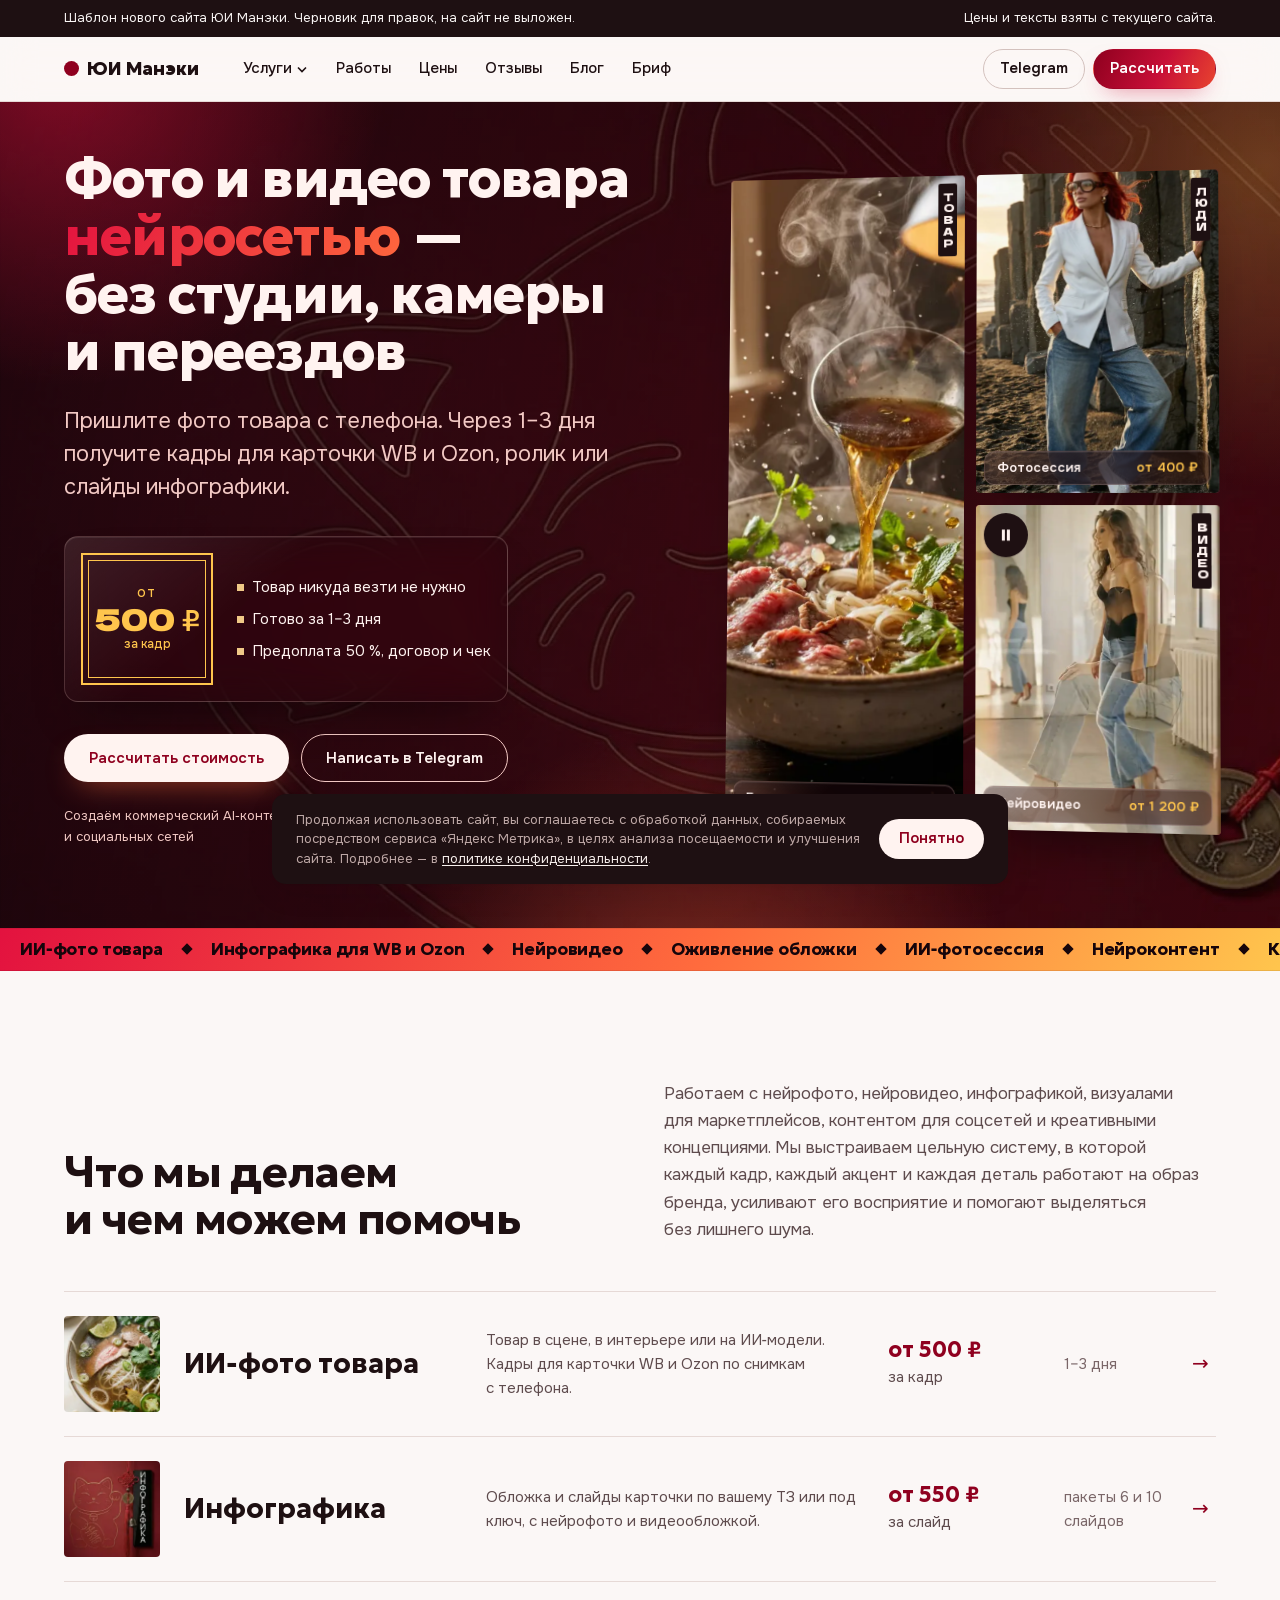
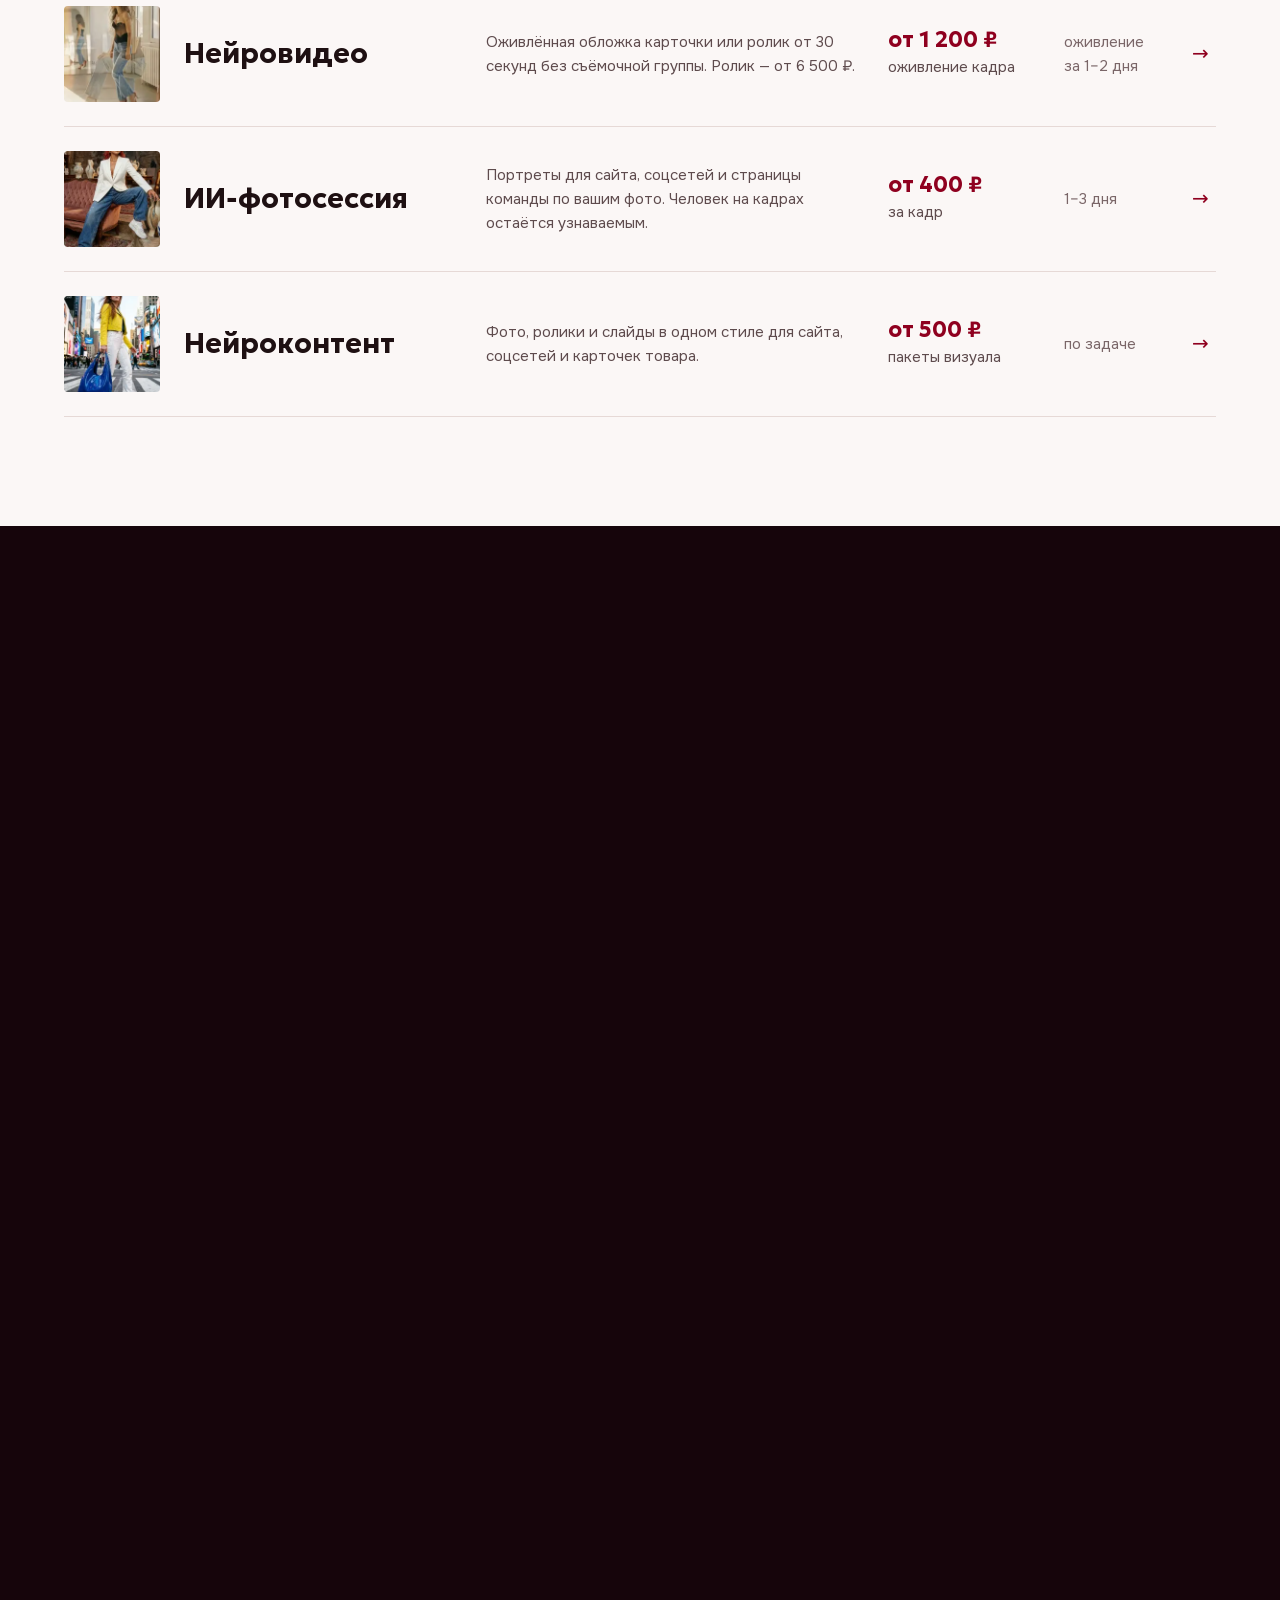
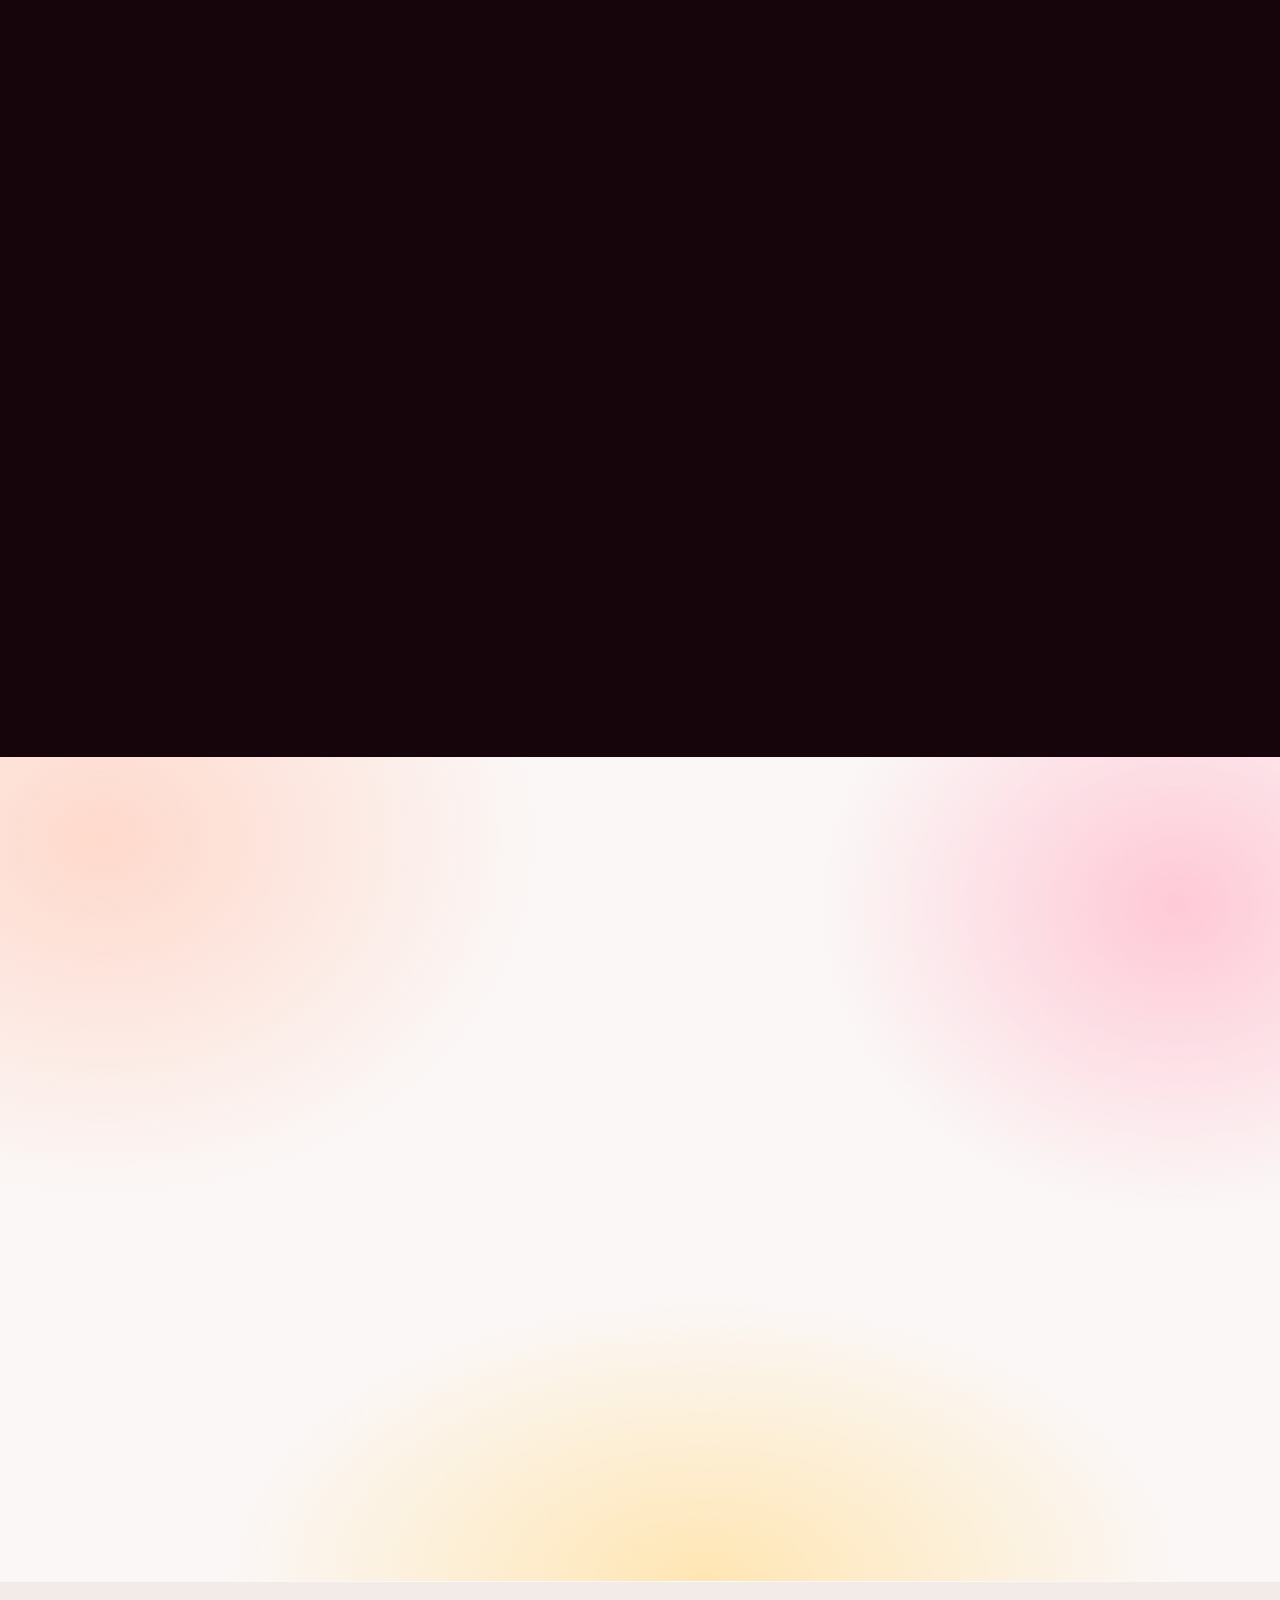
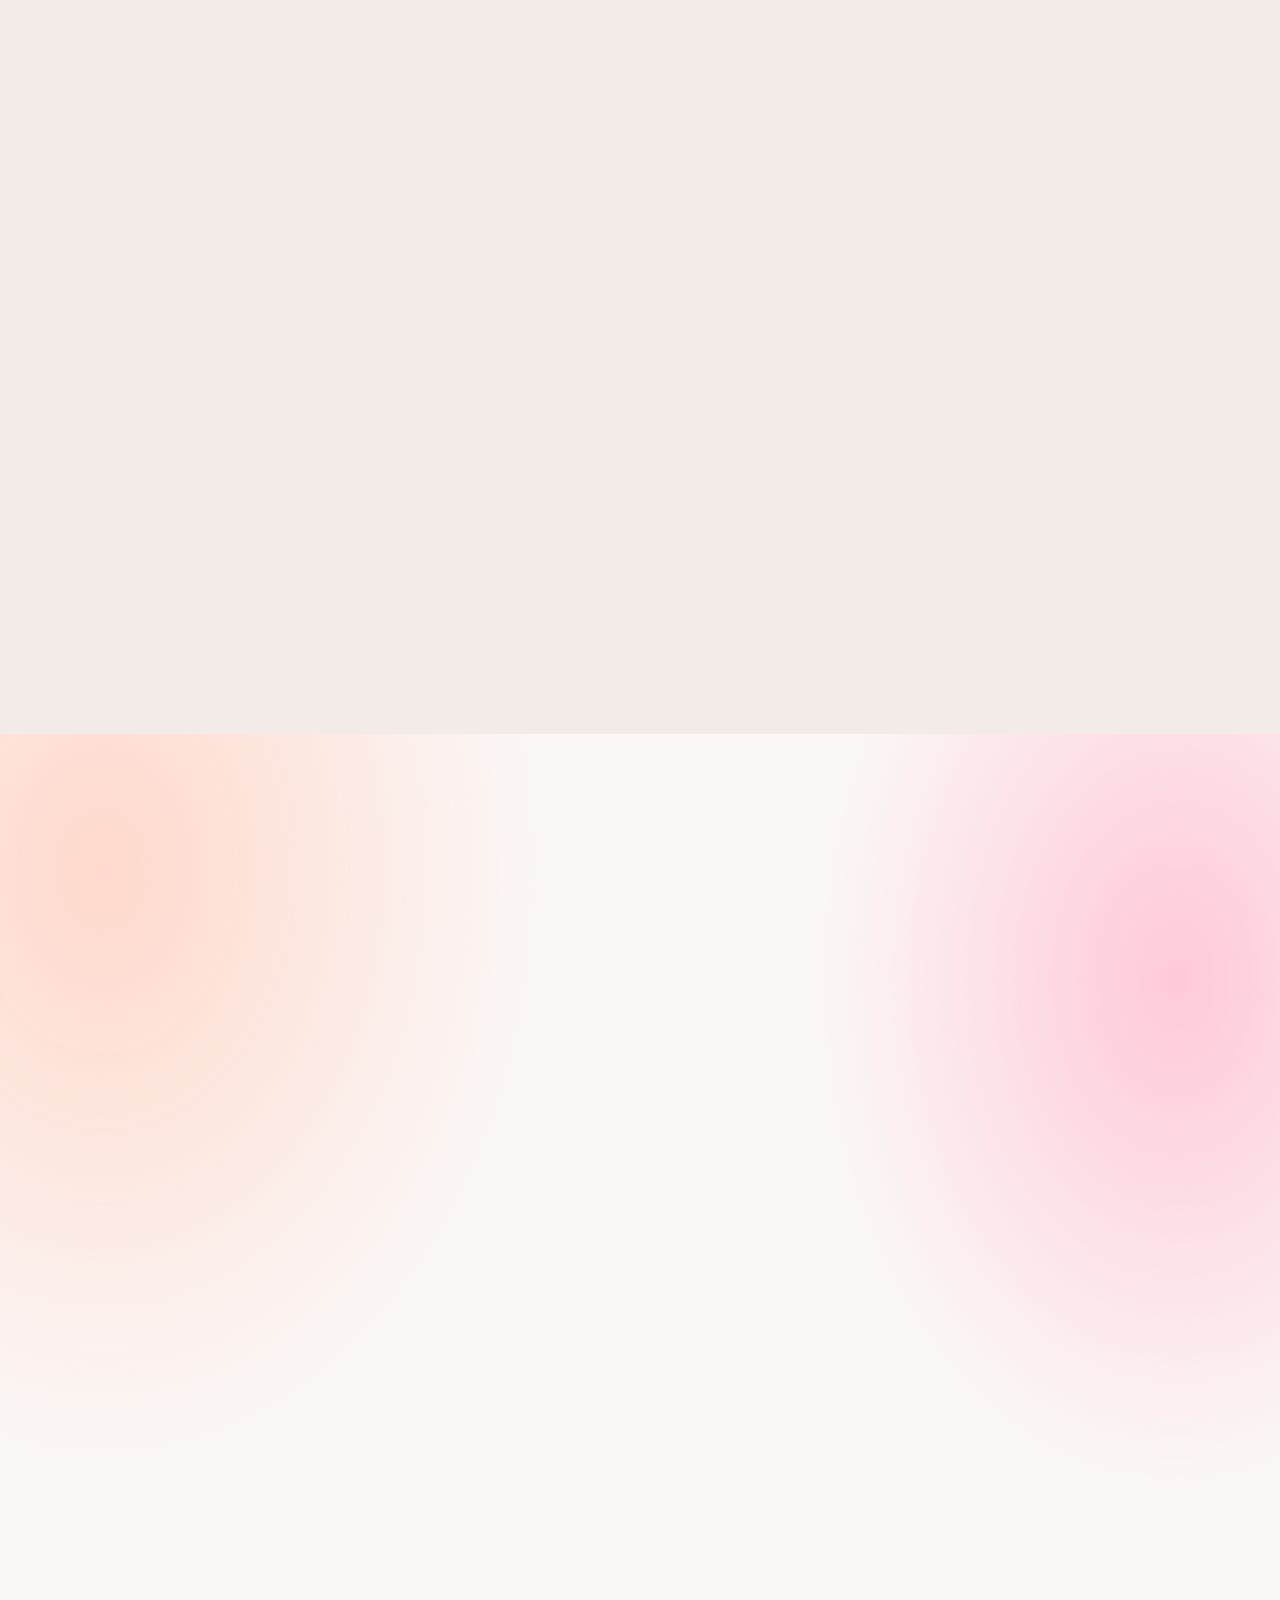
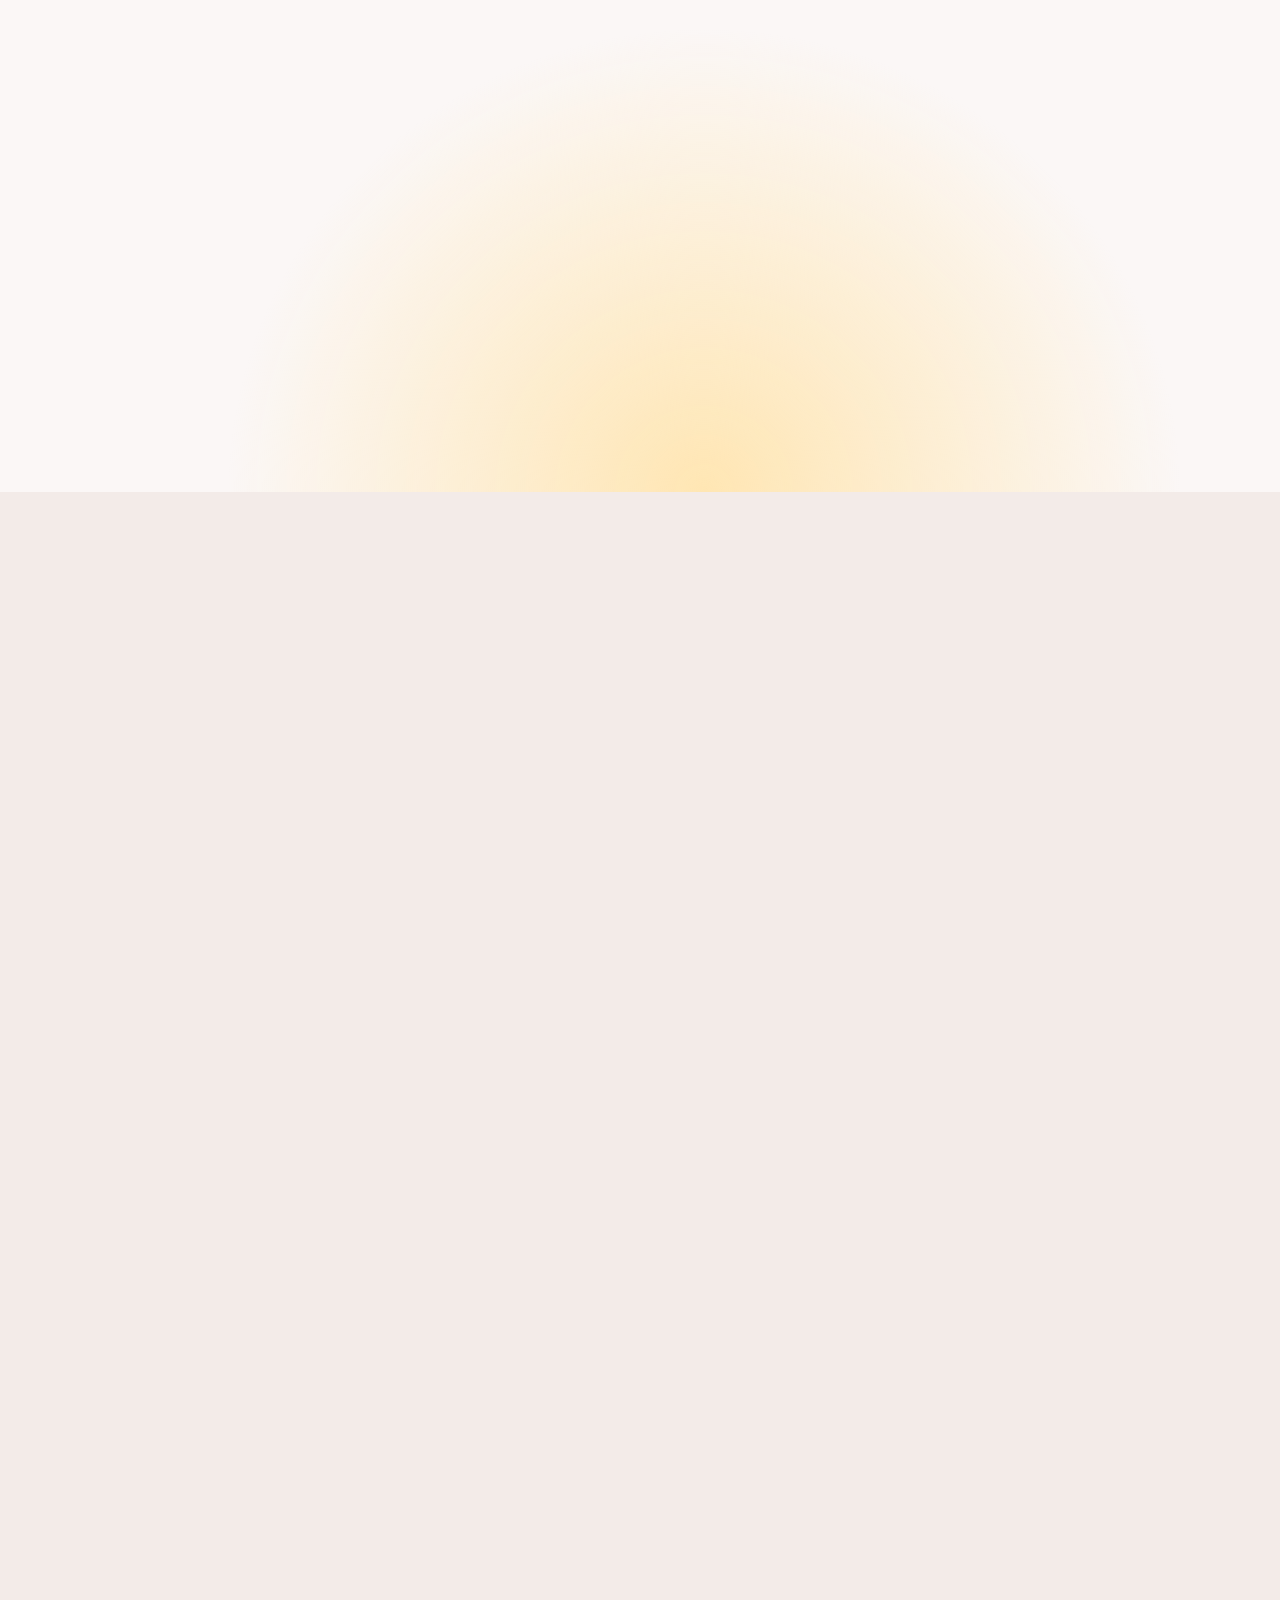
==== index.html @ b100d5de "Шаблон нового сайта ЮИ Манэки для показа Черновик, не боевой сайт: страницы закрыты от поиска, заявк" ====
<!doctype html>
<html lang="ru">
<head>
<meta charset="utf-8">
<meta name="viewport" content="width=device-width, initial-scale=1, viewport-fit=cover">
<meta name="color-scheme" content="light">
<title>ИИ-фото и видео для товаров и брендов — ЮИ Манэки</title>
<meta content="ИИ-фото товара от 500 ₽, ролики нейросетью от 6 500 ₽, слайды для карточек от 550 ₽. Товар возить не нужно: снимаем по вашим фото." name="description"/>
<meta name="robots" content="noindex, nofollow">
<meta content="#090909" name="theme-color"/>
<meta content="#090909" name="msapplication-TileColor"/>
<meta content="/browserconfig.xml" name="msapplication-config"/>
<meta content="telephone=no" name="format-detection"/>
<meta content="Бюро визуального контента ЮИ Манэки" name="author"/>
<meta name="language" content="ru"/>
<meta name="distribution" content="Россия"/>
<meta name="geo.region" content="RU-SVE"/>
<meta name="geo.placename" content="Екатеринбург, Россия"/>
<meta name="geo.position" content="56.851900;60.612201"/>
<meta name="ICBM" content="56.851900, 60.612201"/>
<meta content="ru_RU" property="og:locale"/>
<meta content="website" property="og:type"/>
<meta content="ЮИ Манэки" property="og:site_name"/>
<meta content="Нейрофотосессия товаров и ИИ-фото для брендов и маркетплейсов | ЮИ Манэки" property="og:title"/>
<meta content="Нейрофото товаров и рекламные нейровидео на заказ для брендов, маркетплейсов, сайтов и социальных сетей." property="og:description"/>
<meta content="https://ui-maneki.ru/" property="og:url"/>
<meta content="https://ui-maneki.ru/neirofoto-neirovideo-dlya-brendov-i-marketpleisov-yui-maneki-hero.webp" property="og:image"/>
<meta content="image/webp" property="og:image:type"/>
<meta content="1600" property="og:image:width"/>
<meta content="959" property="og:image:height"/>
<meta content="Нейрофото и нейровидео для брендов и маркетплейсов — ЮИ Манэки" property="og:image:alt"/>
<meta content="summary_large_image" name="twitter:card"/>
<meta content="Нейрофотосессия товаров и ИИ-фото для брендов и маркетплейсов | ЮИ Манэки" name="twitter:title"/>
<meta content="Нейрофото товаров и рекламные нейровидео на заказ для брендов, маркетплейсов, сайтов и социальных сетей." name="twitter:description"/>
<meta content="https://ui-maneki.ru/neirofoto-neirovideo-dlya-brendov-i-marketpleisov-yui-maneki-hero.webp" name="twitter:image"/>
<link href="https://ui-maneki.ru/" rel="canonical"/>
<link href="https://ui-maneki.ru/" hreflang="ru-RU" rel="alternate"/>
<link href="https://ui-maneki.ru/" hreflang="x-default" rel="alternate"/>
<link href="https://ui-maneki.ru/favicon.ico" rel="shortcut icon" type="image/x-icon"/>
<link href="https://ui-maneki.ru/favicon.ico" rel="icon" sizes="any" type="image/x-icon"/>
<link href="https://ui-maneki.ru/favicon-48x48.png" rel="icon" sizes="48x48" type="image/png"/>
<link href="https://ui-maneki.ru/favicon-32x32.png" rel="icon" sizes="32x32" type="image/png"/>
<link href="https://ui-maneki.ru/favicon-16x16.png" rel="icon" sizes="16x16" type="image/png"/>
<link href="https://ui-maneki.ru/apple-touch-icon.png" rel="apple-touch-icon" sizes="180x180"/>
<link href="https://ui-maneki.ru/site.webmanifest" rel="manifest"/>
<link rel="sitemap" type="application/xml" href="/sitemap.xml" title="Sitemap"/>
<script type="application/ld+json">{"@context": "https://schema.org", "@type": "WebPage", "@id": "https://ui-maneki.ru/#webpage", "name": "ИИ-фото и видео для товаров и брендов — ЮИ Манэки", "url": "https://ui-maneki.ru/", "description": "Нейрофото товаров и рекламные нейровидео на заказ для брендов, маркетплейсов, сайтов и социальных сетей.", "inLanguage": "ru", "isPartOf": {"@id": "https://ui-maneki.ru/#website"}, "about": {"@id": "https://ui-maneki.ru/#organization"}, "primaryImageOfPage": {"@type": "ImageObject", "url": "https://ui-maneki.ru/neirofoto-neirovideo-dlya-brendov-i-marketpleisov-yui-maneki-hero.webp"}}</script>
<script type="application/ld+json">{"@context": "https://schema.org", "@type": "WebSite", "@id": "https://ui-maneki.ru/#website", "url": "https://ui-maneki.ru/", "name": "ЮИ Манэки", "inLanguage": "ru", "publisher": {"@id": "https://ui-maneki.ru/#organization"}, "description": "Бюро визуального контента ЮИ Манэки: нейрофото, нейровидео, нейроконтент и инфографика для брендов, товаров, маркетплейсов и соцсетей. Екатеринбург, работаем по всей России."}</script>
<script type="application/ld+json">{"@context": "https://schema.org", "@type": ["Organization", "ProfessionalService"], "priceRange": "$$", "taxID": "667010718983", "vatID": "667010718983", "@id": "https://ui-maneki.ru/#organization", "name": "Бюро визуального контента ЮИ Манэки", "alternateName": ["ЮИ Манэки", "Юи Манэки", "UI Maneki"], "url": "https://ui-maneki.ru/", "brand": "ЮИ Манэки", "logo": "https://ui-maneki.ru/apple-touch-icon.png", "image": "https://ui-maneki.ru/neirofoto-neirovideo-dlya-brendov-i-marketpleisov-yui-maneki-hero.webp", "description": "ЮИ Манэки создаёт нейрофото, нейровидео, нейроконтент и инфографику для брендов, маркетплейсов и соцсетей. Бюро находится в Екатеринбурге и работает с проектами по всей России.", "telephone": "+79126482826", "email": "seoinfolab@gmail.com", "address": {"@type": "PostalAddress", "addressLocality": "Екатеринбург", "addressRegion": "Свердловская область", "addressCountry": "RU"}, "geo": {"@type": "GeoCoordinates", "latitude": 56.8519, "longitude": 60.6122}, "areaServed": [{"@type": "Country", "name": "Россия"}, {"@type": "City", "name": "Екатеринбург"}], "contactPoint": [{"@type": "ContactPoint", "contactType": "customer support", "telephone": "+79126482826", "email": "seoinfolab@gmail.com", "areaServed": "RU", "availableLanguage": ["ru"]}], "sameAs": ["https://t.me/Irinaaaaaaak", "https://t.me/seolabmp", "https://vk.com/uimaneki", "https://ru.pinterest.com/neurocontentstudio/", "https://www.avito.ru/brands/5de7ce368de156627c8827f77917a1fe", "https://yandex.ru/profile/78532066268"], "knowsAbout": ["Нейрофото", "Нейрофото цена", "Нейрофото для товара", "Нейрофото для маркетплейсов", "Нейрофото для Ozon", "Нейрофото для Wildberries", "Нейровидео", "Нейровидео цена", "Рекламное нейровидео", "Нейроконтент", "Инфографика для маркетплейсов", "Инфографика для карточки товара", "Дизайн карточек товара", "Визуальный контент для брендов", "Визуальный контент для маркетплейсов", "Контент для соцсетей"], "foundingDate": "2023", "hasOfferCatalog": {"@type": "OfferCatalog", "name": "Услуги ЮИ Манэки", "itemListElement": [{"@type": "Offer", "itemOffered": {"@type": "Service", "name": "Нейрофото для брендов и маркетплейсов"}}, {"@type": "Offer", "itemOffered": {"@type": "Service", "name": "Нейровидео для брендов"}}, {"@type": "Offer", "itemOffered": {"@type": "Service", "name": "Нейроконтент для сайтов и соцсетей"}}, {"@type": "Offer", "itemOffered": {"@type": "Service", "name": "Инфографика для маркетплейсов"}}]}}</script>
<script type="application/ld+json">{"@context": "https://schema.org", "@type": "Service", "name": "Нейрофото, нейровидео, нейроконтент и инфографика для брендов и маркетплейсов", "serviceType": "Создание визуального контента для брендов, товаров, маркетплейсов, Ozon, Wildberries и соцсетей", "provider": {"@id": "https://ui-maneki.ru/#organization"}, "areaServed": [{"@type": "Country", "name": "Россия"}, {"@type": "City", "name": "Екатеринбург"}], "hasOfferCatalog": {"@type": "OfferCatalog", "name": "Услуги ЮИ Манэки", "itemListElement": [{"@type": "Offer", "itemOffered": {"@type": "Service", "name": "Нейрофото для брендов и маркетплейсов"}}, {"@type": "Offer", "itemOffered": {"@type": "Service", "name": "Нейровидео для брендов и бизнеса"}}, {"@type": "Offer", "itemOffered": {"@type": "Service", "name": "Нейроконтент для брендов и сайтов"}}, {"@type": "Offer", "itemOffered": {"@type": "Service", "name": "Инфографика для маркетплейсов"}}]}}</script>
<script type="application/ld+json">{"@context": "https://schema.org", "@type": "FAQPage", "mainEntity": [{"@type": "Question", "name": "Какие услуги вы оказываете?", "acceptedAnswer": {"@type": "Answer", "text": "Мы создаём нейрофото (имиджевые и предметные фото с помощью нейросетей), нейровидео (короткие ролики и рекламные видео), нейроконтент для сайтов и соцсетей, а также инфографику для карточек товаров на Ozon и Wildberries. Работаем комплексно или с отдельными задачами."}}, {"@type": "Question", "name": "С кем вы работаете?", "acceptedAnswer": {"@type": "Answer", "text": "С брендами, которым нужен сильный визуальный язык; с бизнесом, усиливающим восприятие продукта; с экспертами для личного бренда; с продавцами на Ozon и Wildberries для улучшения карточек товаров."}}, {"@type": "Question", "name": "Можно ли заказать только одну услугу?", "acceptedAnswer": {"@type": "Answer", "text": "Да, можно. При необходимости мы также собираем комплексные решения."}}, {"@type": "Question", "name": "Можно ли обратиться без чёткого технического задания?", "acceptedAnswer": {"@type": "Answer", "text": "Да. Мы помогаем сформулировать задачу и подобрать формат."}}, {"@type": "Question", "name": "Как проходит работа по этапам?", "acceptedAnswer": {"@type": "Answer", "text": "Через заявку, формирование задачи, согласование стоимости и сроков, создание материалов, правки и передачу результата."}}, {"@type": "Question", "name": "Можно ли вносить правки?", "acceptedAnswer": {"@type": "Answer", "text": "Да, этап согласования и правок в работе предусмотрен."}}, {"@type": "Question", "name": "Какие сроки?", "acceptedAnswer": {"@type": "Answer", "text": "Сроки обговариваются индивидуально. Нейрофото для товара — от 1 рабочего дня, нейровидео — от 3 дней, инфографика для маркетплейса — от 2 дней, комплексные проекты — от 5 дней. Точные сроки фиксируем в договоре."}}, {"@type": "Question", "name": "Работаете ли вы официально?", "acceptedAnswer": {"@type": "Answer", "text": "Да, официально и по договору."}}, {"@type": "Question", "name": "Можно ли работать на постоянной основе?", "acceptedAnswer": {"@type": "Answer", "text": "Да. Мы нацелены на долгосрочное сотрудничество."}}, {"@type": "Question", "name": "Как понять, какой формат услуги мне подходит?", "acceptedAnswer": {"@type": "Answer", "text": "Заполните бриф на сайте — в нём есть вопросы, которые помогут определить нужный формат. Или просто напишите нам в Telegram @Irinaaaaaaak — расскажите о задаче, мы подберём подходящее решение и ответим на вопросы."}}]}</script>
<script type="application/ld+json">{"@context": "https://schema.org", "@type": "BreadcrumbList", "itemListElement": [{"@type": "ListItem", "position": 1, "name": "Главная", "item": "https://ui-maneki.ru/"}]}</script>
<link rel="preload" href="fonts/geologica-cyrillic.woff2" as="font" type="font/woff2" crossorigin>
<link rel="preload" href="fonts/onest-cyrillic.woff2" as="font" type="font/woff2" crossorigin>
<link rel="stylesheet" href="css/site.css">
<link rel="preload" as="image" href="keisy-neirofoto-neirovideo-i-infografiki-dlya-brendov-fon.webp" fetchpriority="high" imagesrcset="keisy-neirofoto-neirovideo-i-infografiki-dlya-brendov-fon-w900.webp 900w, keisy-neirofoto-neirovideo-i-infografiki-dlya-brendov-fon.webp 1600w" imagesizes="100vw">
</head>
<body>
<a class="skip" href="#main">К содержанию</a>
<div class="tpl-note"><div class="wrap"><span>Шаблон нового сайта ЮИ Манэки. Черновик для правок, на сайт не выложен.</span><span>Цены и тексты взяты с текущего сайта.</span></div></div>
<header class="hdr">
<div class="wrap hdr__in">
<a class="logo" href="index.html"><span class="logo__dot" aria-hidden="true"></span>ЮИ&nbsp;Манэки</a>
<nav class="nav" aria-label="Основное меню">
<button class="nav__trigger" type="button" aria-expanded="false" aria-controls="svc-panel">Услуги<svg viewBox="0 0 12 12" aria-hidden="true"><path d="M2 4.5 6 8.5l4-4" fill="none" stroke="currentColor" stroke-width="1.6"/></svg></button>
<a class="nav__link" href="cases.html">Работы</a><a class="nav__link" href="tariffs.html">Цены</a><a class="nav__link" href="index.html#reviews">Отзывы</a><a class="nav__link" href="blog/index.html">Блог</a><a class="nav__link" href="brief.html">Бриф</a>
</nav>
<div class="hdr__act">
<a class="btn btn--ghost btn--sm hdr__tg" href="https://t.me/Irinaaaaaaak?text=%D0%97%D0%B4%D1%80%D0%B0%D0%B2%D1%81%D1%82%D0%B2%D1%83%D0%B9%D1%82%D0%B5%21%20%D0%A5%D0%BE%D1%87%D1%83%20%D0%B7%D0%B0%D0%BA%D0%B0%D0%B7%D0%B0%D1%82%D1%8C%20%D1%84%D0%BE%D1%82%D0%BE%20%D0%B8%D0%BB%D0%B8%20%D0%B2%D0%B8%D0%B4%D0%B5%D0%BE%20%D0%B4%D0%BB%D1%8F%20%D1%82%D0%BE%D0%B2%D0%B0%D1%80%D0%B0." target="_blank" rel="noopener">Telegram</a>
<a class="btn btn--fill btn--sm hdr__calc" href="#calc">Рассчитать</a>
<button class="hdr__menu" type="button" aria-expanded="false" aria-controls="sheet" aria-label="Открыть меню"><svg viewBox="0 0 20 20" aria-hidden="true"><path d="M3 6h14M3 10h14M3 14h14" fill="none" stroke="currentColor" stroke-width="1.6"/></svg></button>
</div>
</div>
<div class="svc-panel" id="svc-panel" hidden>
<div class="svc-panel__grid">
<div><p class="svc-panel__h">Услуги бюро</p><ul class="mm-list"><li><a class="mm-item" href="neirofoto-dlya-marketpleisov.html"><span class="mm-item__img"><img src="assets/cases/neirofoto/neirofoto-13.webp" srcset="assets/cases/neirofoto/neirofoto-13-w200.webp 200w, assets/cases/neirofoto/neirofoto-13.webp 1529w" sizes="56px" alt="Нейрофотосессия для личного бренда — кадр 13" width="1529" height="2048" decoding="async" loading="lazy"></span><b>ИИ‑фото товара</b><small>Товар в сцене или на ИИ‑модели</small><span class="mm-item__price">от 500 ₽ за кадр</span></a></li><li><a class="mm-item" href="infografika-dlya-marketpleisov.html"><span class="mm-item__img"><img src="keisy-infografiki-dlya-marketpleisov-560.webp" srcset="keisy-infografiki-dlya-marketpleisov-560-w200.webp 200w, keisy-infografiki-dlya-marketpleisov-560.webp 560w" sizes="56px" alt="" width="560" height="700" decoding="async" loading="lazy"></span><b>Инфографика</b><small>Обложка и слайды для WB и Ozon</small><span class="mm-item__price">от 550 ₽ за слайд</span></a></li><li><a class="mm-item" href="neirovideo-dlya-brenda.html"><span class="mm-item__img"><img src="assets/posters/neirovideo-05.webp" srcset="assets/posters/neirovideo-05-w200.webp 200w, assets/posters/neirovideo-05.webp 800w" sizes="56px" alt="" width="800" height="1072" decoding="async" loading="lazy"></span><b>Нейровидео</b><small>Оживление обложки и ролики</small><span class="mm-item__price">от 1 200 ₽ оживление кадра</span></a></li><li><a class="mm-item" href="neirofoto-dlya-lyudey.html"><span class="mm-item__img"><img src="assets/cases/neirofoto/neirofoto-06.webp" srcset="assets/cases/neirofoto/neirofoto-06-w200.webp 200w, assets/cases/neirofoto/neirofoto-06.webp 1143w" sizes="56px" alt="Нейрофотосессия для личного бренда — кадр 6" width="1143" height="2048" decoding="async" loading="lazy"></span><b>ИИ‑фотосессия</b><small>Портреты по вашим фотографиям</small><span class="mm-item__price">от 400 ₽ за кадр</span></a></li><li><a class="mm-item" href="neirokontent-dlya-brendov.html"><span class="mm-item__img"><img src="assets/cases/neirokontent/neirokontent-06.webp" srcset="assets/cases/neirokontent/neirokontent-06-w200.webp 200w, assets/cases/neirokontent/neirokontent-06.webp 781w" sizes="56px" alt="Нейроконтент: имиджевый визуал для бренда — кадр 6" width="781" height="1400" decoding="async" loading="lazy"></span><b>Нейроконтент</b><small>Фото, видео и слайды в одном стиле</small><span class="mm-item__price">от 500 ₽ пакеты визуала</span></a></li><li><a class="mm-item" href="cases.html"><span class="mm-item__img"><img src="assets/cases/neirokontent/neirokontent-04.webp" srcset="assets/cases/neirokontent/neirokontent-04-w200.webp 200w, assets/cases/neirokontent/neirokontent-04.webp 1045w" sizes="56px" alt="Нейроконтент: имиджевый визуал для бренда — кадр 4" width="1045" height="1400" decoding="async" loading="lazy"></span><b>Все работы</b><small>Фото, ролики и контент бюро</small><span class="mm-item__price">41 работа</span></a></li></ul></div>
<div class="mm-promo"><div class="glows" aria-hidden="true"><span class="glow glow--1"></span><span class="glow glow--3"></span></div>
<p class="mm-promo__t">Посчитайте заказ по прайсу</p>
<ul class="mm-promo__list"><li><span>Фото товара</span><i></i><b>от 500 ₽</b></li><li><span>Фотосессия</span><i></i><b>от 400 ₽</b></li><li><span>Инфографика</span><i></i><b>от 550 ₽</b></li><li><span>Оживление кадра</span><i></i><b>от 1 200 ₽</b></li></ul>
<a class="btn btn--on-field btn--sm" href="#calc">Открыть калькулятор</a></div>
</div>
<div class="svc-panel__foot"><a href="tariffs.html">Полный прайс</a><a href="brief.html">Заполнить бриф</a><a href="https://t.me/Irinaaaaaaak?text=%D0%97%D0%B4%D1%80%D0%B0%D0%B2%D1%81%D1%82%D0%B2%D1%83%D0%B9%D1%82%D0%B5%21%20%D0%A5%D0%BE%D1%87%D1%83%20%D0%B7%D0%B0%D0%BA%D0%B0%D0%B7%D0%B0%D1%82%D1%8C%20%D1%84%D0%BE%D1%82%D0%BE%20%D0%B8%D0%BB%D0%B8%20%D0%B2%D0%B8%D0%B4%D0%B5%D0%BE%20%D0%B4%D0%BB%D1%8F%20%D1%82%D0%BE%D0%B2%D0%B0%D1%80%D0%B0." target="_blank" rel="noopener">Написать в Telegram</a><span>Отвечаем в течение рабочего дня</span></div>
</div>
</header>
<div class="nav-scrim" hidden></div>
<div class="sheet" id="sheet" role="dialog" aria-modal="true" aria-label="Меню" hidden>
<div class="sheet__top"><a class="logo" href="index.html"><span class="logo__dot" aria-hidden="true"></span>ЮИ&nbsp;Манэки</a>
<button class="hdr__menu sheet__close" type="button" aria-label="Закрыть меню"><svg viewBox="0 0 20 20" aria-hidden="true"><path d="m5 5 10 10M15 5 5 15" fill="none" stroke="currentColor" stroke-width="1.8"/></svg></button></div>
<p class="sheet__h">Услуги</p>
<ul class="sheet__svc"><li><a href="neirofoto-dlya-marketpleisov.html">ИИ‑фото товара<span>от 500 ₽</span></a></li><li><a href="infografika-dlya-marketpleisov.html">Инфографика<span>от 550 ₽</span></a></li><li><a href="neirovideo-dlya-brenda.html">Нейровидео<span>от 1 200 ₽</span></a></li><li><a href="neirofoto-dlya-lyudey.html">ИИ‑фотосессия<span>от 400 ₽</span></a></li><li><a href="neirokontent-dlya-brendov.html">Нейроконтент<span>от 500 ₽</span></a></li></ul>
<p class="sheet__h">Бюро</p>
<div class="sheet__links"><a href="cases.html">Работы</a><a href="tariffs.html">Цены</a><a href="index.html#reviews">Отзывы</a><a href="blog/index.html">Блог</a><a href="brief.html">Бриф</a><a href="documents.html">Документы</a></div>
<div class="sheet__cta"><a class="btn btn--fill" href="https://t.me/Irinaaaaaaak?text=%D0%97%D0%B4%D1%80%D0%B0%D0%B2%D1%81%D1%82%D0%B2%D1%83%D0%B9%D1%82%D0%B5%21%20%D0%A5%D0%BE%D1%87%D1%83%20%D0%B7%D0%B0%D0%BA%D0%B0%D0%B7%D0%B0%D1%82%D1%8C%20%D1%84%D0%BE%D1%82%D0%BE%20%D0%B8%D0%BB%D0%B8%20%D0%B2%D0%B8%D0%B4%D0%B5%D0%BE%20%D0%B4%D0%BB%D1%8F%20%D1%82%D0%BE%D0%B2%D0%B0%D1%80%D0%B0." target="_blank" rel="noopener">Написать в Telegram</a><a class="btn btn--ghost" href="#calc">Рассчитать стоимость</a></div>
<p class="sheet__h">Связь</p>
<p class="sheet__contacts"><span>+7 912 648-28-26</span><span>seoinfolab@gmail.com</span><span>Екатеринбург, работаем по всей России</span></p>
</div>
<main id="main">
<section class="hero hero--field" id="hero">
<img class="bgimg bgimg--mirror parallax" src="keisy-neirofoto-neirovideo-i-infografiki-dlya-brendov-fon.webp" srcset="keisy-neirofoto-neirovideo-i-infografiki-dlya-brendov-fon-w900.webp 900w, keisy-neirofoto-neirovideo-i-infografiki-dlya-brendov-fon.webp 1600w" sizes="100vw" alt="Портфолио ЮИ Манэки: нейрофото, нейровидео, нейроконтент и инфографика для брендов и маркетплейсов" title="Портфолио ЮИ Манэки — кейсы по нейрофото, нейровидео и инфографике" width="1600" height="800" decoding="async" fetchpriority="high">
<div class="veil veil--hero"></div>
<div class="glows" aria-hidden="true"><span class="glow glow--1"></span><span class="glow glow--2"></span><span class="glow glow--3"></span></div>
<div class="wrap hero__grid">
<div>
<h1 class="hero__title">Фото и видео товара <span class="grad-text">нейросетью</span> — без студии, камеры и переездов</h1>
<p class="hero__lead">Пришлите фото товара с телефона. Через 1–3 дня получите кадры для карточки WB и Ozon, ролик или слайды инфографики.</p>
<div class="hero__deal glass glass--dark" data-spot><div class="seal" aria-label="от 500 ₽ за кадр"><span class="seal__from">от</span><span class="seal__num">500 ₽</span><span class="seal__unit">за кадр</span></div><ul class="facts"><li>Товар никуда везти не нужно</li><li>Готово за 1–3 дня</li><li>Предоплата 50 %, договор и чек</li></ul></div>
<div class="hero__cta"><a class="btn btn--on-field" href="#calc">Рассчитать стоимость</a><a class="btn btn--ghost-field" href="https://t.me/Irinaaaaaaak?text=%D0%97%D0%B4%D1%80%D0%B0%D0%B2%D1%81%D1%82%D0%B2%D1%83%D0%B9%D1%82%D0%B5%21%20%D0%A5%D0%BE%D1%87%D1%83%20%D0%B7%D0%B0%D0%BA%D0%B0%D0%B7%D0%B0%D1%82%D1%8C%20%D1%84%D0%BE%D1%82%D0%BE%20%D0%B8%D0%BB%D0%B8%20%D0%B2%D0%B8%D0%B4%D0%B5%D0%BE%20%D0%B4%D0%BB%D1%8F%20%D1%82%D0%BE%D0%B2%D0%B0%D1%80%D0%B0." target="_blank" rel="noopener">Написать в Telegram</a></div>
<p class="hero__note">Создаём коммерческий AI‑контент на заказ для сайтов, рекламы, маркетплейсов и социальных сетей</p>
</div>
<div class="mosaic">
<figure class="tile tile--tall"><span class="vlabel" aria-hidden="true">ТОВАР</span><img src="assets/cases/neirofoto/neirofoto-03.webp" srcset="assets/cases/neirofoto/neirofoto-03-w600.webp 600w, assets/cases/neirofoto/neirofoto-03-w900.webp 900w, assets/cases/neirofoto/neirofoto-03.webp 1529w" sizes="(min-width: 60rem) 24vw, 33vw" alt="Нейрофотосессия для личного бренда — кадр 3" width="1529" height="2048" decoding="async" fetchpriority="high"><figcaption class="tile__cap glass glass--dark"><b>Еда и напитки</b><span>от 500 ₽</span></figcaption></figure>
<figure class="tile"><span class="vlabel" aria-hidden="true">ЛЮДИ</span><img src="assets/cases/neirofoto/neirofoto-07.webp" srcset="assets/cases/neirofoto/neirofoto-07-w600.webp 600w, assets/cases/neirofoto/neirofoto-07.webp 1143w" sizes="(min-width: 60rem) 20vw, 33vw" alt="Нейрофотосессия для личного бренда — кадр 7" width="1143" height="2048" decoding="async" loading="lazy"><figcaption class="tile__cap glass glass--dark"><b>Фотосессия</b><span>от 400 ₽</span></figcaption></figure>
<figure class="tile"><span class="vlabel" aria-hidden="true">ВИДЕО</span><video data-autoplay muted loop playsinline preload="none" poster="assets/posters/neirovideo-05.webp" aria-label="Пример нейровидео"><source src="assets/cases/neirovideo/neirovideo-05.mp4" type="video/mp4"></video><button class="tile__toggle" type="button" data-video-toggle aria-label="Остановить ролик"><svg viewBox="0 0 16 16" aria-hidden="true"><path d="M4 2.5h3v11H4zM9 2.5h3v11H9z" fill="currentColor"/></svg></button><figcaption class="tile__cap glass glass--dark"><b>Нейровидео</b><span>от 1 200 ₽</span></figcaption></figure>
</div>
</div>
</section>
<div class="ticker" aria-hidden="true"><div class="ticker__track"><span>ИИ‑фото товара</span><i></i><span>Инфографика для WB и Ozon</span><i></i><span>Нейровидео</span><i></i><span>Оживление обложки</span><i></i><span>ИИ‑фотосессия</span><i></i><span>Нейроконтент</span><i></i><span>Кадры за 1–3 дня</span><i></i><span>ИИ‑фото товара</span><i></i><span>Инфографика для WB и Ozon</span><i></i><span>Нейровидео</span><i></i><span>Оживление обложки</span><i></i><span>ИИ‑фотосессия</span><i></i><span>Нейроконтент</span><i></i><span>Кадры за 1–3 дня</span><i></i></div></div>

<section class="sec" id="services">
<div class="wrap">
<header class="sec__head sec__head--split" data-reveal><h2>Что мы делаем и чем можем помочь</h2><p>Работаем с нейрофото, нейровидео, инфографикой, визуалами для маркетплейсов, контентом для соцсетей и креативными концепциями. Мы выстраиваем цельную систему, в которой каждый кадр, каждый акцент и каждая деталь работают на образ бренда, усиливают его восприятие и помогают выделяться без лишнего шума.</p></header>
<ul class="svc-list" data-stagger><li class="svc" data-reveal><a class="svc__link" href="neirofoto-dlya-marketpleisov.html">
<img class="svc__img" src="assets/cases/neirofoto/neirofoto-13.webp" srcset="assets/cases/neirofoto/neirofoto-13-w200.webp 200w, assets/cases/neirofoto/neirofoto-13-w400.webp 400w, assets/cases/neirofoto/neirofoto-13.webp 1529w" sizes="(min-width: 52rem) 96px, 72px" alt="Нейрофотосессия для личного бренда — кадр 13" width="1529" height="2048" decoding="async" loading="lazy">
<span class="svc__name">ИИ‑фото товара</span>
<span class="svc__desc">Товар в сцене, в интерьере или на ИИ‑модели. Кадры для карточки WB и Ozon по снимкам с телефона.</span>
<span class="svc__price"><b>от 500 ₽</b>за кадр</span>
<span class="svc__time">1–3 дня</span>
<span class="svc__arrow" aria-hidden="true">→</span></a></li><li class="svc" data-reveal><a class="svc__link" href="infografika-dlya-marketpleisov.html">
<img class="svc__img" src="keisy-infografiki-dlya-marketpleisov-560.webp" srcset="keisy-infografiki-dlya-marketpleisov-560-w200.webp 200w, keisy-infografiki-dlya-marketpleisov-560-w400.webp 400w, keisy-infografiki-dlya-marketpleisov-560.webp 560w" sizes="(min-width: 52rem) 96px, 72px" alt="" width="560" height="700" decoding="async" loading="lazy">
<span class="svc__name">Инфографика</span>
<span class="svc__desc">Обложка и слайды карточки по вашему ТЗ или под ключ, с нейрофото и видеообложкой.</span>
<span class="svc__price"><b>от 550 ₽</b>за слайд</span>
<span class="svc__time">пакеты 6 и 10 слайдов</span>
<span class="svc__arrow" aria-hidden="true">→</span></a></li><li class="svc" data-reveal><a class="svc__link" href="neirovideo-dlya-brenda.html">
<img class="svc__img" src="assets/posters/neirovideo-05.webp" srcset="assets/posters/neirovideo-05-w200.webp 200w, assets/posters/neirovideo-05-w400.webp 400w, assets/posters/neirovideo-05.webp 800w" sizes="(min-width: 52rem) 96px, 72px" alt="" width="800" height="1072" decoding="async" loading="lazy">
<span class="svc__name">Нейровидео</span>
<span class="svc__desc">Оживлённая обложка карточки или ролик от 30 секунд без съёмочной группы. Ролик — от 6 500 ₽.</span>
<span class="svc__price"><b>от 1 200 ₽</b>оживление кадра</span>
<span class="svc__time">оживление за 1–2 дня</span>
<span class="svc__arrow" aria-hidden="true">→</span></a></li><li class="svc" data-reveal><a class="svc__link" href="neirofoto-dlya-lyudey.html">
<img class="svc__img" src="assets/cases/neirofoto/neirofoto-06.webp" srcset="assets/cases/neirofoto/neirofoto-06-w200.webp 200w, assets/cases/neirofoto/neirofoto-06-w400.webp 400w, assets/cases/neirofoto/neirofoto-06.webp 1143w" sizes="(min-width: 52rem) 96px, 72px" alt="Нейрофотосессия для личного бренда — кадр 6" width="1143" height="2048" decoding="async" loading="lazy">
<span class="svc__name">ИИ‑фотосессия</span>
<span class="svc__desc">Портреты для сайта, соцсетей и страницы команды по вашим фото. Человек на кадрах остаётся узнаваемым.</span>
<span class="svc__price"><b>от 400 ₽</b>за кадр</span>
<span class="svc__time">1–3 дня</span>
<span class="svc__arrow" aria-hidden="true">→</span></a></li><li class="svc" data-reveal><a class="svc__link" href="neirokontent-dlya-brendov.html">
<img class="svc__img" src="assets/cases/neirokontent/neirokontent-06.webp" srcset="assets/cases/neirokontent/neirokontent-06-w200.webp 200w, assets/cases/neirokontent/neirokontent-06-w400.webp 400w, assets/cases/neirokontent/neirokontent-06.webp 781w" sizes="(min-width: 52rem) 96px, 72px" alt="Нейроконтент: имиджевый визуал для бренда — кадр 6" width="781" height="1400" decoding="async" loading="lazy">
<span class="svc__name">Нейроконтент</span>
<span class="svc__desc">Фото, ролики и слайды в одном стиле для сайта, соцсетей и карточек товара.</span>
<span class="svc__price"><b>от 500 ₽</b>пакеты визуала</span>
<span class="svc__time">по задаче</span>
<span class="svc__arrow" aria-hidden="true">→</span></a></li></ul>
</div>
</section>

<section class="band night" aria-label="Бюро в цифрах">
<img class="bgimg parallax" src="uslugi-neirofoto-neirovideo-i-infografika-dlya-biznesa.webp" srcset="uslugi-neirofoto-neirovideo-i-infografika-dlya-biznesa-w900.webp 900w, uslugi-neirofoto-neirovideo-i-infografika-dlya-biznesa.webp 1600w" sizes="100vw" alt="" width="1600" height="800" decoding="async" loading="lazy" aria-hidden="true">
<div class="veil veil--band"></div>
<div class="glows" aria-hidden="true"><span class="glow glow--4"></span><span class="glow glow--2"></span></div>
<div class="wrap bento" data-stagger>
<figure class="bento__img" data-reveal><img src="assets/cases/neirokontent/neirokontent-13.webp" srcset="assets/cases/neirokontent/neirokontent-13-w600.webp 600w, assets/cases/neirokontent/neirokontent-13-w900.webp 900w, assets/cases/neirokontent/neirokontent-13.webp 1045w" sizes="(min-width: 60rem) 25vw, 100vw" alt="Нейроконтент: имиджевый визуал для бренда — кадр 13" width="1045" height="1400" decoding="async" loading="lazy"><figcaption class="glass glass--dark"><b><span data-count="41">41</span></b>работа в портфолио: фото, ролики, контент</figcaption></figure>
<div class="stat glass glass--dark" data-reveal data-spot><b><span data-count="24">24</span></b><span>отзыва клиентов, все приводим на сайте</span></div>
<div class="stat glass glass--dark" data-reveal data-spot><b>1–3</b><span>дня на кадры и слайды для карточки</span></div>
<div class="stat glass glass--dark" data-reveal data-spot><b>400 ₽</b><span>кадр фотосессии; кадр товара — 500 ₽</span></div>
<blockquote class="bento__quote glass glass--dark" data-reveal data-spot><p>Очень рад, что нашёл данного специалиста. Заказывал инфографику у четырёх разных людей. Бюро ЮИ Манэки — единственные, кто действительно слышит как специалист и понимает пожелания. Всё сделано в срок и на высоком уровне, моя карточка на WB теперь выделяется среди остальных.</p><footer>Виталий, заказывал инфографику для WB</footer></blockquote>
<div class="bento__plat glass glass--dark" data-reveal data-spot><b>4 площадки</b><ul><li><span class="ratio" style="--r:3/4" aria-hidden="true"></span>Wildberries · 3:4</li><li><span class="ratio" style="--r:1/1" aria-hidden="true"></span>Ozon · 1:1</li><li><span class="ratio" style="--r:1/1" aria-hidden="true"></span>Яндекс Маркет</li><li><span class="ratio" style="--r:9/16" aria-hidden="true"></span>Соцсети · 9:16</li></ul></div>
</div>
</section>

<section class="sec night" id="cases">
<div class="glows" aria-hidden="true"><span class="glow glow--1"></span><span class="glow glow--3"></span></div>
<div class="wrap">
<header class="sec__head sec__head--split" data-reveal><h2>Кейсы и наши работы</h2><p>Работы бюро по направлениям. Нажмите на кадр, чтобы рассмотреть его крупно.</p></header>
<div class="tabs" role="tablist" aria-label="Направления работ" data-tabs><button class="tab" type="button" role="tab" id="t-tovary" aria-controls="w-tovary" aria-selected="true" tabindex="0">Товары</button><button class="tab" type="button" role="tab" id="t-lyudi" aria-controls="w-lyudi" aria-selected="false" tabindex="-1">Люди</button><button class="tab" type="button" role="tab" id="t-video" aria-controls="w-video" aria-selected="false" tabindex="-1">Видео</button><button class="tab" type="button" role="tab" id="t-brend" aria-controls="w-brend" aria-selected="false" tabindex="-1">Бренд</button><button class="tab" type="button" role="tab" id="t-infografika" aria-controls="w-infografika" aria-selected="false" tabindex="-1">Инфографика</button></div>
<div class="tabpanel" role="tabpanel" id="w-tovary" aria-labelledby="t-tovary"><ul class="gallery" id="g-tovary" data-lb-group data-stagger><li data-reveal><button class="gal" type="button" data-lb-item data-kind="img" data-src="assets/cases/neirofoto/neirofoto-02.webp" data-alt="ИИ‑фото еды для карточки и меню"><img src="assets/cases/neirofoto/neirofoto-02.webp" srcset="assets/cases/neirofoto/neirofoto-02-w600.webp 600w, assets/cases/neirofoto/neirofoto-02.webp 1529w" sizes="(min-width: 64rem) 300px, (min-width: 40rem) 33vw, 50vw" alt="Нейрофотосессия для личного бренда — кадр 2" width="1529" height="2048" decoding="async" loading="lazy"><span class="vh">Открыть крупно</span></button></li><li data-reveal><button class="gal" type="button" data-lb-item data-kind="img" data-src="assets/cases/neirofoto/neirofoto-03.webp" data-alt="ИИ‑фото еды для карточки и меню"><img src="assets/cases/neirofoto/neirofoto-03.webp" srcset="assets/cases/neirofoto/neirofoto-03-w600.webp 600w, assets/cases/neirofoto/neirofoto-03.webp 1529w" sizes="(min-width: 64rem) 300px, (min-width: 40rem) 33vw, 50vw" alt="Нейрофотосессия для личного бренда — кадр 3" width="1529" height="2048" decoding="async" loading="lazy"><span class="vh">Открыть крупно</span></button></li><li data-reveal><button class="gal" type="button" data-lb-item data-kind="img" data-src="assets/cases/neirofoto/neirofoto-04.webp" data-alt="ИИ‑фото еды для карточки и меню"><img src="assets/cases/neirofoto/neirofoto-04.webp" srcset="assets/cases/neirofoto/neirofoto-04-w600.webp 600w, assets/cases/neirofoto/neirofoto-04.webp 1529w" sizes="(min-width: 64rem) 300px, (min-width: 40rem) 33vw, 50vw" alt="Нейрофотосессия для личного бренда — кадр 4" width="1529" height="2048" decoding="async" loading="lazy"><span class="vh">Открыть крупно</span></button></li><li data-reveal><button class="gal" type="button" data-lb-item data-kind="img" data-src="assets/cases/neirofoto/neirofoto-09.webp" data-alt="ИИ‑фото еды для карточки и меню"><img src="assets/cases/neirofoto/neirofoto-09.webp" srcset="assets/cases/neirofoto/neirofoto-09-w600.webp 600w, assets/cases/neirofoto/neirofoto-09.webp 1529w" sizes="(min-width: 64rem) 300px, (min-width: 40rem) 33vw, 50vw" alt="Нейрофотосессия для личного бренда — кадр 9" width="1529" height="2048" decoding="async" loading="lazy"><span class="vh">Открыть крупно</span></button></li><li data-reveal><button class="gal" type="button" data-lb-item data-kind="img" data-src="assets/cases/neirofoto/neirofoto-10.webp" data-alt="ИИ‑фото еды для карточки и меню"><img src="assets/cases/neirofoto/neirofoto-10.webp" srcset="assets/cases/neirofoto/neirofoto-10-w600.webp 600w, assets/cases/neirofoto/neirofoto-10.webp 1529w" sizes="(min-width: 64rem) 300px, (min-width: 40rem) 33vw, 50vw" alt="Нейрофотосессия для личного бренда — кадр 10" width="1529" height="2048" decoding="async" loading="lazy"><span class="vh">Открыть крупно</span></button></li><li data-reveal><button class="gal" type="button" data-lb-item data-kind="img" data-src="assets/cases/neirofoto/neirofoto-12.webp" data-alt="ИИ‑фото еды для карточки и меню"><img src="assets/cases/neirofoto/neirofoto-12.webp" srcset="assets/cases/neirofoto/neirofoto-12-w600.webp 600w, assets/cases/neirofoto/neirofoto-12.webp 1529w" sizes="(min-width: 64rem) 300px, (min-width: 40rem) 33vw, 50vw" alt="Нейрофотосессия для личного бренда — кадр 12" width="1529" height="2048" decoding="async" loading="lazy"><span class="vh">Открыть крупно</span></button></li><li data-reveal><button class="gal" type="button" data-lb-item data-kind="img" data-src="assets/cases/neirofoto/neirofoto-13.webp" data-alt="ИИ‑фото еды для карточки и меню"><img src="assets/cases/neirofoto/neirofoto-13.webp" srcset="assets/cases/neirofoto/neirofoto-13-w600.webp 600w, assets/cases/neirofoto/neirofoto-13.webp 1529w" sizes="(min-width: 64rem) 300px, (min-width: 40rem) 33vw, 50vw" alt="Нейрофотосессия для личного бренда — кадр 13" width="1529" height="2048" decoding="async" loading="lazy"><span class="vh">Открыть крупно</span></button></li><li data-reveal><button class="gal" type="button" data-lb-item data-kind="img" data-src="assets/cases/neirofoto/neirofoto-17.webp" data-alt="ИИ‑фото еды для карточки и меню"><img src="assets/cases/neirofoto/neirofoto-17.webp" srcset="assets/cases/neirofoto/neirofoto-17-w600.webp 600w, assets/cases/neirofoto/neirofoto-17.webp 1529w" sizes="(min-width: 64rem) 300px, (min-width: 40rem) 33vw, 50vw" alt="Нейрофотосессия для личного бренда — кадр 17" width="1529" height="2048" decoding="async" loading="lazy"><span class="vh">Открыть крупно</span></button></li></ul></div><div class="tabpanel" role="tabpanel" id="w-lyudi" aria-labelledby="t-lyudi" hidden><ul class="gallery" id="g-lyudi" data-lb-group data-stagger><li data-reveal><button class="gal" type="button" data-lb-item data-kind="img" data-src="assets/cases/neirofoto/neirofoto-01.webp" data-alt="Нейрофотосессия для личного бренда — кадр 1"><img src="assets/cases/neirofoto/neirofoto-01.webp" srcset="assets/cases/neirofoto/neirofoto-01-w600.webp 600w, assets/cases/neirofoto/neirofoto-01.webp 1529w" sizes="(min-width: 64rem) 300px, (min-width: 40rem) 33vw, 50vw" alt="Нейрофотосессия для личного бренда — кадр 1" width="1529" height="2048" decoding="async" loading="lazy"><span class="vh">Открыть крупно</span></button></li><li data-reveal><button class="gal" type="button" data-lb-item data-kind="img" data-src="assets/cases/neirofoto/neirofoto-05.webp" data-alt="Нейрофотосессия для личного бренда — кадр 5"><img src="assets/cases/neirofoto/neirofoto-05.webp" srcset="assets/cases/neirofoto/neirofoto-05-w600.webp 600w, assets/cases/neirofoto/neirofoto-05.webp 1143w" sizes="(min-width: 64rem) 300px, (min-width: 40rem) 33vw, 50vw" alt="Нейрофотосессия для личного бренда — кадр 5" width="1143" height="2048" decoding="async" loading="lazy"><span class="vh">Открыть крупно</span></button></li><li data-reveal><button class="gal" type="button" data-lb-item data-kind="img" data-src="assets/cases/neirofoto/neirofoto-06.webp" data-alt="Нейрофотосессия для личного бренда — кадр 6"><img src="assets/cases/neirofoto/neirofoto-06.webp" srcset="assets/cases/neirofoto/neirofoto-06-w600.webp 600w, assets/cases/neirofoto/neirofoto-06.webp 1143w" sizes="(min-width: 64rem) 300px, (min-width: 40rem) 33vw, 50vw" alt="Нейрофотосессия для личного бренда — кадр 6" width="1143" height="2048" decoding="async" loading="lazy"><span class="vh">Открыть крупно</span></button></li><li data-reveal><button class="gal" type="button" data-lb-item data-kind="img" data-src="assets/cases/neirofoto/neirofoto-07.webp" data-alt="Нейрофотосессия для личного бренда — кадр 7"><img src="assets/cases/neirofoto/neirofoto-07.webp" srcset="assets/cases/neirofoto/neirofoto-07-w600.webp 600w, assets/cases/neirofoto/neirofoto-07.webp 1143w" sizes="(min-width: 64rem) 300px, (min-width: 40rem) 33vw, 50vw" alt="Нейрофотосессия для личного бренда — кадр 7" width="1143" height="2048" decoding="async" loading="lazy"><span class="vh">Открыть крупно</span></button></li><li data-reveal><button class="gal" type="button" data-lb-item data-kind="img" data-src="assets/cases/neirofoto/neirofoto-08.webp" data-alt="Нейрофотосессия для личного бренда — кадр 8"><img src="assets/cases/neirofoto/neirofoto-08.webp" srcset="assets/cases/neirofoto/neirofoto-08-w600.webp 600w, assets/cases/neirofoto/neirofoto-08.webp 1143w" sizes="(min-width: 64rem) 300px, (min-width: 40rem) 33vw, 50vw" alt="Нейрофотосессия для личного бренда — кадр 8" width="1143" height="2048" decoding="async" loading="lazy"><span class="vh">Открыть крупно</span></button></li><li data-reveal><button class="gal" type="button" data-lb-item data-kind="img" data-src="assets/cases/neirofoto/neirofoto-11.webp" data-alt="Нейрофотосессия для личного бренда — кадр 11"><img src="assets/cases/neirofoto/neirofoto-11.webp" srcset="assets/cases/neirofoto/neirofoto-11-w600.webp 600w, assets/cases/neirofoto/neirofoto-11.webp 1143w" sizes="(min-width: 64rem) 300px, (min-width: 40rem) 33vw, 50vw" alt="Нейрофотосессия для личного бренда — кадр 11" width="1143" height="2048" decoding="async" loading="lazy"><span class="vh">Открыть крупно</span></button></li><li data-reveal><button class="gal" type="button" data-lb-item data-kind="img" data-src="assets/cases/neirofoto/neirofoto-14.webp" data-alt="Нейрофотосессия для личного бренда — кадр 14"><img src="assets/cases/neirofoto/neirofoto-14.webp" srcset="assets/cases/neirofoto/neirofoto-14-w600.webp 600w, assets/cases/neirofoto/neirofoto-14.webp 1143w" sizes="(min-width: 64rem) 300px, (min-width: 40rem) 33vw, 50vw" alt="Нейрофотосессия для личного бренда — кадр 14" width="1143" height="2048" decoding="async" loading="lazy"><span class="vh">Открыть крупно</span></button></li><li data-reveal><button class="gal" type="button" data-lb-item data-kind="img" data-src="assets/cases/neirofoto/neirofoto-15.webp" data-alt="Нейрофотосессия для личного бренда — кадр 15"><img src="assets/cases/neirofoto/neirofoto-15.webp" srcset="assets/cases/neirofoto/neirofoto-15-w600.webp 600w, assets/cases/neirofoto/neirofoto-15.webp 1143w" sizes="(min-width: 64rem) 300px, (min-width: 40rem) 33vw, 50vw" alt="Нейрофотосессия для личного бренда — кадр 15" width="1143" height="2048" decoding="async" loading="lazy"><span class="vh">Открыть крупно</span></button></li></ul></div><div class="tabpanel" role="tabpanel" id="w-video" aria-labelledby="t-video" hidden><ul class="gallery" id="g-video" data-lb-group data-stagger><li data-reveal><button class="gal gal--video" type="button" data-lb-item data-kind="video" data-src="assets/cases/neirovideo/neirovideo-01.mp4" data-poster="assets/posters/neirovideo-01.webp" data-alt="Нейровидео, пример 1"><video muted playsinline preload="none" data-poster-lazy="assets/posters/neirovideo-01-w600.webp" aria-label="Нейровидео, пример 1"><source src="assets/cases/neirovideo/neirovideo-01.mp4" type="video/mp4"></video><span class="gal__play"><svg viewBox="0 0 16 16" aria-hidden="true"><path d="M4 2.5v11l9-5.5z" fill="currentColor"/></svg><span class="vh">Смотреть ролик</span></span></button></li><li data-reveal><button class="gal gal--video" type="button" data-lb-item data-kind="video" data-src="assets/cases/neirovideo/neirovideo-02.mp4" data-poster="assets/posters/neirovideo-02.webp" data-alt="Нейровидео, пример 2"><video muted playsinline preload="none" data-poster-lazy="assets/posters/neirovideo-02-w600.webp" aria-label="Нейровидео, пример 2"><source src="assets/cases/neirovideo/neirovideo-02.mp4" type="video/mp4"></video><span class="gal__play"><svg viewBox="0 0 16 16" aria-hidden="true"><path d="M4 2.5v11l9-5.5z" fill="currentColor"/></svg><span class="vh">Смотреть ролик</span></span></button></li><li data-reveal><button class="gal gal--video" type="button" data-lb-item data-kind="video" data-src="assets/cases/neirovideo/neirovideo-03.mp4" data-poster="assets/posters/neirovideo-03.webp" data-alt="Нейровидео, пример 3"><video muted playsinline preload="none" data-poster-lazy="assets/posters/neirovideo-03-w600.webp" aria-label="Нейровидео, пример 3"><source src="assets/cases/neirovideo/neirovideo-03.mp4" type="video/mp4"></video><span class="gal__play"><svg viewBox="0 0 16 16" aria-hidden="true"><path d="M4 2.5v11l9-5.5z" fill="currentColor"/></svg><span class="vh">Смотреть ролик</span></span></button></li><li data-reveal><button class="gal gal--video" type="button" data-lb-item data-kind="video" data-src="assets/cases/neirovideo/neirovideo-04.mp4" data-poster="assets/posters/neirovideo-04.webp" data-alt="Нейровидео, пример 4"><video muted playsinline preload="none" data-poster-lazy="assets/posters/neirovideo-04-w600.webp" aria-label="Нейровидео, пример 4"><source src="assets/cases/neirovideo/neirovideo-04.mp4" type="video/mp4"></video><span class="gal__play"><svg viewBox="0 0 16 16" aria-hidden="true"><path d="M4 2.5v11l9-5.5z" fill="currentColor"/></svg><span class="vh">Смотреть ролик</span></span></button></li><li data-reveal><button class="gal gal--video" type="button" data-lb-item data-kind="video" data-src="assets/cases/neirovideo/neirovideo-05.mp4" data-poster="assets/posters/neirovideo-05.webp" data-alt="Нейровидео, пример 5"><video muted playsinline preload="none" data-poster-lazy="assets/posters/neirovideo-05-w600.webp" aria-label="Нейровидео, пример 5"><source src="assets/cases/neirovideo/neirovideo-05.mp4" type="video/mp4"></video><span class="gal__play"><svg viewBox="0 0 16 16" aria-hidden="true"><path d="M4 2.5v11l9-5.5z" fill="currentColor"/></svg><span class="vh">Смотреть ролик</span></span></button></li><li data-reveal><button class="gal gal--video" type="button" data-lb-item data-kind="video" data-src="assets/cases/neirovideo/neirovideo-06.mp4" data-poster="assets/posters/neirovideo-06.webp" data-alt="Нейровидео, пример 6"><video muted playsinline preload="none" data-poster-lazy="assets/posters/neirovideo-06-w600.webp" aria-label="Нейровидео, пример 6"><source src="assets/cases/neirovideo/neirovideo-06.mp4" type="video/mp4"></video><span class="gal__play"><svg viewBox="0 0 16 16" aria-hidden="true"><path d="M4 2.5v11l9-5.5z" fill="currentColor"/></svg><span class="vh">Смотреть ролик</span></span></button></li><li data-reveal><button class="gal gal--video" type="button" data-lb-item data-kind="video" data-src="assets/cases/neirovideo/neirovideo-07.mp4" data-poster="assets/posters/neirovideo-07.webp" data-alt="Нейровидео, пример 7"><video muted playsinline preload="none" data-poster-lazy="assets/posters/neirovideo-07-w600.webp" aria-label="Нейровидео, пример 7"><source src="assets/cases/neirovideo/neirovideo-07.mp4" type="video/mp4"></video><span class="gal__play"><svg viewBox="0 0 16 16" aria-hidden="true"><path d="M4 2.5v11l9-5.5z" fill="currentColor"/></svg><span class="vh">Смотреть ролик</span></span></button></li></ul></div><div class="tabpanel" role="tabpanel" id="w-brend" aria-labelledby="t-brend" hidden><ul class="gallery" id="g-brend" data-lb-group data-stagger><li data-reveal><button class="gal" type="button" data-lb-item data-kind="img" data-src="assets/cases/neirokontent/neirokontent-06.webp" data-alt="Нейроконтент: имиджевый визуал для бренда — кадр 6"><img src="assets/cases/neirokontent/neirokontent-06.webp" srcset="assets/cases/neirokontent/neirokontent-06-w600.webp 600w, assets/cases/neirokontent/neirokontent-06.webp 781w" sizes="(min-width: 64rem) 300px, (min-width: 40rem) 33vw, 50vw" alt="Нейроконтент: имиджевый визуал для бренда — кадр 6" width="781" height="1400" decoding="async" loading="lazy"><span class="vh">Открыть крупно</span></button></li><li data-reveal><button class="gal" type="button" data-lb-item data-kind="img" data-src="assets/cases/neirokontent/neirokontent-03.webp" data-alt="Нейроконтент: имиджевый визуал для бренда — кадр 3"><img src="assets/cases/neirokontent/neirokontent-03.webp" srcset="assets/cases/neirokontent/neirokontent-03-w600.webp 600w, assets/cases/neirokontent/neirokontent-03.webp 1045w" sizes="(min-width: 64rem) 300px, (min-width: 40rem) 33vw, 50vw" alt="Нейроконтент: имиджевый визуал для бренда — кадр 3" width="1045" height="1400" decoding="async" loading="lazy"><span class="vh">Открыть крупно</span></button></li><li data-reveal><button class="gal" type="button" data-lb-item data-kind="img" data-src="assets/cases/neirokontent/neirokontent-13.webp" data-alt="Нейроконтент: имиджевый визуал для бренда — кадр 13"><img src="assets/cases/neirokontent/neirokontent-13.webp" srcset="assets/cases/neirokontent/neirokontent-13-w600.webp 600w, assets/cases/neirokontent/neirokontent-13.webp 1045w" sizes="(min-width: 64rem) 300px, (min-width: 40rem) 33vw, 50vw" alt="Нейроконтент: имиджевый визуал для бренда — кадр 13" width="1045" height="1400" decoding="async" loading="lazy"><span class="vh">Открыть крупно</span></button></li><li data-reveal><button class="gal" type="button" data-lb-item data-kind="img" data-src="assets/cases/neirokontent/neirokontent-04.webp" data-alt="Нейроконтент: имиджевый визуал для бренда — кадр 4"><img src="assets/cases/neirokontent/neirokontent-04.webp" srcset="assets/cases/neirokontent/neirokontent-04-w600.webp 600w, assets/cases/neirokontent/neirokontent-04.webp 1045w" sizes="(min-width: 64rem) 300px, (min-width: 40rem) 33vw, 50vw" alt="Нейроконтент: имиджевый визуал для бренда — кадр 4" width="1045" height="1400" decoding="async" loading="lazy"><span class="vh">Открыть крупно</span></button></li><li data-reveal><button class="gal" type="button" data-lb-item data-kind="img" data-src="assets/cases/neirokontent/neirokontent-10.webp" data-alt="Нейроконтент: имиджевый визуал для бренда — кадр 10"><img src="assets/cases/neirokontent/neirokontent-10.webp" srcset="assets/cases/neirokontent/neirokontent-10-w600.webp 600w, assets/cases/neirokontent/neirokontent-10.webp 896w" sizes="(min-width: 64rem) 300px, (min-width: 40rem) 33vw, 50vw" alt="Нейроконтент: имиджевый визуал для бренда — кадр 10" width="896" height="1344" decoding="async" loading="lazy"><span class="vh">Открыть крупно</span></button></li><li data-reveal><button class="gal" type="button" data-lb-item data-kind="img" data-src="assets/cases/neirokontent/neirokontent-01.webp" data-alt="Нейроконтент: имиджевый визуал для бренда — кадр 1"><img src="assets/cases/neirokontent/neirokontent-01.webp" srcset="assets/cases/neirokontent/neirokontent-01-w600.webp 600w, assets/cases/neirokontent/neirokontent-01.webp 781w" sizes="(min-width: 64rem) 300px, (min-width: 40rem) 33vw, 50vw" alt="Нейроконтент: имиджевый визуал для бренда — кадр 1" width="781" height="1400" decoding="async" loading="lazy"><span class="vh">Открыть крупно</span></button></li><li data-reveal><button class="gal" type="button" data-lb-item data-kind="img" data-src="assets/cases/neirokontent/neirokontent-07.webp" data-alt="Нейроконтент: имиджевый визуал для бренда — кадр 7"><img src="assets/cases/neirokontent/neirokontent-07.webp" srcset="assets/cases/neirokontent/neirokontent-07-w600.webp 600w, assets/cases/neirokontent/neirokontent-07.webp 1045w" sizes="(min-width: 64rem) 300px, (min-width: 40rem) 33vw, 50vw" alt="Нейроконтент: имиджевый визуал для бренда — кадр 7" width="1045" height="1400" decoding="async" loading="lazy"><span class="vh">Открыть крупно</span></button></li><li data-reveal><button class="gal" type="button" data-lb-item data-kind="img" data-src="assets/cases/neirokontent/neirokontent-08.webp" data-alt="Нейроконтент: имиджевый визуал для бренда — кадр 8"><img src="assets/cases/neirokontent/neirokontent-08.webp" srcset="assets/cases/neirokontent/neirokontent-08-w600.webp 600w, assets/cases/neirokontent/neirokontent-08.webp 1045w" sizes="(min-width: 64rem) 300px, (min-width: 40rem) 33vw, 50vw" alt="Нейроконтент: имиджевый визуал для бренда — кадр 8" width="1045" height="1400" decoding="async" loading="lazy"><span class="vh">Открыть крупно</span></button></li></ul></div><div class="tabpanel" role="tabpanel" id="w-infografika" aria-labelledby="t-infografika" hidden><ul class="gallery" id="g-infografika" data-lb-group data-stagger><li data-reveal><button class="gal" type="button" data-lb-item data-kind="img" data-src="keisy-infografiki-dlya-marketpleisov-800.webp" data-alt="Обложка раздела «Инфографика» бюро ЮИ Манэки"><img src="keisy-infografiki-dlya-marketpleisov-800.webp" srcset="keisy-infografiki-dlya-marketpleisov-800-w600.webp 600w, keisy-infografiki-dlya-marketpleisov-800.webp 800w" sizes="(min-width: 64rem) 300px, (min-width: 40rem) 33vw, 50vw" alt="Обложка раздела «Инфографика» бюро ЮИ Манэки" width="800" height="1000" decoding="async" loading="lazy"><span class="vh">Открыть крупно</span></button></li><li data-reveal><button class="gal" type="button" data-lb-item data-kind="img" data-src="portfolio-infografiki-dlya-marketpleisov.webp" data-alt="Иллюстрация бюро к разделу инфографики для маркетплейсов"><img src="portfolio-infografiki-dlya-marketpleisov.webp" srcset="portfolio-infografiki-dlya-marketpleisov-w600.webp 600w, portfolio-infografiki-dlya-marketpleisov.webp 1600w" sizes="(min-width: 64rem) 300px, (min-width: 40rem) 33vw, 50vw" alt="Иллюстрация бюро к разделу инфографики для маркетплейсов" width="1600" height="567" decoding="async" loading="lazy"><span class="vh">Открыть крупно</span></button></li><li data-reveal><button class="gal" type="button" data-lb-item data-kind="img" data-src="infografika-dlya-marketpleisov-stoimost-tarif.webp" data-alt="Иллюстрация бюро к тарифам на инфографику"><img src="infografika-dlya-marketpleisov-stoimost-tarif.webp" srcset="infografika-dlya-marketpleisov-stoimost-tarif-w600.webp 600w, infografika-dlya-marketpleisov-stoimost-tarif.webp 1600w" sizes="(min-width: 64rem) 300px, (min-width: 40rem) 33vw, 50vw" alt="Инфографика для маркетплейсов и дизайн карточек товара" title="Инфографика для маркетплейсов — ЮИ Манэки" width="1600" height="567" decoding="async" loading="lazy"><span class="vh">Открыть крупно</span></button></li><li data-reveal><button class="gal" type="button" data-lb-item data-kind="img" data-src="brif-na-infografiku-dlya-marketpleisov.webp" data-alt="Иллюстрация бюро к брифу на инфографику"><img src="brif-na-infografiku-dlya-marketpleisov.webp" srcset="brif-na-infografiku-dlya-marketpleisov-w600.webp 600w, brif-na-infografiku-dlya-marketpleisov.webp 1600w" sizes="(min-width: 64rem) 300px, (min-width: 40rem) 33vw, 50vw" alt="Иллюстрация бюро к брифу на инфографику" width="1600" height="567" decoding="async" loading="lazy"><span class="vh">Открыть крупно</span></button></li></ul></div>
<div class="sec__foot"><a class="link-arrow" href="cases.html">Все работы</a></div>
</div>
</section>

<section class="sec sec--aurora" id="calc"><span id="pricing" class="anchor" aria-hidden="true"></span>
<div class="wrap">
<header class="sec__head sec__head--split" data-reveal><h2>Форматы работы и стоимость услуг</h2><p>Выберите услугу и объём, калькулятор посчитает по прайсу. Итоговую стоимость подтверждаем после брифа или обсуждения задачи.</p></header>
<div class="calc" data-calc>
<form class="calc__form" data-calc-form aria-label="Параметры заказа">
<fieldset><legend>Что нужно</legend><div class="segs">
<label class="seg"><input type="radio" name="svc" value="product" checked><span>Фото товара</span></label><label class="seg"><input type="radio" name="svc" value="people"><span>Фотосессия</span></label><label class="seg"><input type="radio" name="svc" value="info"><span>Инфографика</span></label><label class="seg"><input type="radio" name="svc" value="video"><span>Видео</span></label>
</div><p class="calc__hint">Нейроконтент считаем по задаче: <a href="https://t.me/Irinaaaaaaak?text=%D0%97%D0%B4%D1%80%D0%B0%D0%B2%D1%81%D1%82%D0%B2%D1%83%D0%B9%D1%82%D0%B5%21%20%D0%9D%D1%83%D0%B6%D0%B5%D0%BD%20%D0%B2%D0%B8%D0%B7%D1%83%D0%B0%D0%BB%20%D0%B4%D0%BB%D1%8F%20%D0%B1%D1%80%D0%B5%D0%BD%D0%B4%D0%B0%20%D0%B2%20%D0%BE%D0%B4%D0%BD%D0%BE%D0%BC%20%D1%81%D1%82%D0%B8%D0%BB%D0%B5." target="_blank" rel="noopener">напишите в Telegram</a>.</p></fieldset>

<div class="calc__group" data-group="product">
<div><label class="lbl" for="c-p-qty">Сколько кадров</label>
<div class="calc__row"><div class="stepper"><button type="button" data-step="-1" aria-label="Меньше: кадров">−</button><input id="c-p-qty" type="number" inputmode="numeric" min="2" max="40" value="5"><button type="button" data-step="1" aria-label="Больше: кадров">+</button></div><div class="quick" data-for="c-p-qty" role="group" aria-label="Пакеты кадров"><button type="button" data-set="5" aria-pressed="true">5</button><button type="button" data-set="10" aria-pressed="false">10</button><button type="button" data-set="15" aria-pressed="false">15</button><button type="button" data-set="20" aria-pressed="false">20</button></div></div>
<p class="calc__hint">Пакеты на 5, 10, 15 и 20 кадров — для одного товара. Минимальный заказ — 2 кадра.</p></div>
<fieldset><legend>Товары в заказе</legend><div class="segs"><label class="seg"><input type="radio" name="p-mode" value="one" checked><span>Один товар</span></label><label class="seg"><input type="radio" name="p-mode" value="many"><span>Разные товары</span></label></div></fieldset>
</div>

<div class="calc__group" data-group="people" hidden>
<div><label class="lbl" for="c-l-qty">Сколько кадров</label>
<div class="calc__row"><div class="stepper"><button type="button" data-step="-1" aria-label="Меньше: кадров">−</button><input id="c-l-qty" type="number" inputmode="numeric" min="2" max="40" value="10"><button type="button" data-step="1" aria-label="Больше: кадров">+</button></div><div class="quick" data-for="c-l-qty" role="group" aria-label="Пакеты кадров"><button type="button" data-set="10" aria-pressed="true">10</button><button type="button" data-set="15" aria-pressed="false">15</button><button type="button" data-set="20" aria-pressed="false">20</button></div></div></div>
<fieldset><legend>Людей в кадре</legend><div class="segs"><label class="seg"><input type="radio" name="l-persons" value="1" checked><span>1 человек</span></label><label class="seg"><input type="radio" name="l-persons" value="2"><span>2 человека</span></label><label class="seg"><input type="radio" name="l-persons" value="3"><span>3 человека</span></label></div>
<p class="calc__hint">За каждого следующего человека в кадре — плюс 50 ₽ к цене кадра.</p></fieldset>
</div>

<div class="calc__group" data-group="info" hidden>
<div><label class="lbl" for="c-i-qty">Сколько слайдов</label>
<div class="calc__row"><div class="stepper"><button type="button" data-step="-1" aria-label="Меньше: слайдов">−</button><input id="c-i-qty" type="number" inputmode="numeric" min="1" max="20" value="6"><button type="button" data-step="1" aria-label="Больше: слайдов">+</button></div><div class="quick" data-for="c-i-qty" role="group" aria-label="Пакеты слайдов"><button type="button" data-set="6" aria-pressed="true">6 — пакет</button><button type="button" data-set="10" aria-pressed="false">10 — пакет</button></div></div></div>
<fieldset><legend>Формат</legend><div class="segs"><label class="seg"><input type="radio" name="i-mode" value="tz" checked><span>По вашему ТЗ</span></label><label class="seg"><input type="radio" name="i-mode" value="key"><span>Под ключ</span></label></div></fieldset>
<div class="segs" style="display:grid;gap:.75rem">
<label class="chk"><input type="checkbox" id="c-i-photo" disabled><span>Нейрофото на каждый слайд<small>300 ₽ за слайд</small></span></label>
<label class="chk"><input type="checkbox" id="c-i-cover" disabled><span>Видеообложка<small>1 200 ₽</small></span></label>
<p class="calc__hint" data-info-hint>Нейрофото и оживлённая обложка уже входят в пакет на 6 и 10 слайдов.</p>
</div>
</div>

<div class="calc__group" data-group="video" hidden>
<fieldset><legend>Что сделать</legend><div class="segs"><label class="seg"><input type="radio" name="v-kind" value="anim" checked><span>Оживить кадр</span></label><label class="seg"><input type="radio" name="v-kind" value="roll"><span>Ролик от 30 секунд</span></label></div></fieldset>
<div data-video-qty><label class="lbl" for="c-v-qty">Сколько кадров оживить</label>
<div class="calc__row"><div class="stepper"><button type="button" data-step="-1" aria-label="Меньше: кадров" disabled>−</button><input id="c-v-qty" type="number" inputmode="numeric" min="1" max="10" value="1"><button type="button" data-step="1" aria-label="Больше: кадров">+</button></div></div>
<p class="calc__hint">Каждый кадр — до 5 секунд движения.</p></div>
</div>
</form>

<aside class="receipt glass" aria-label="Расчёт" aria-live="polite" data-spot>
<p class="receipt__title">Расчёт по прайсу</p>
<ul class="receipt__lines" data-r-lines><li><span>Пакет на один товар, 5 кадров</span><span>2 300 ₽</span></li><li class="muted"><span>Поштучно вышло бы</span><span>2 500 ₽</span></li></ul>
<p class="receipt__total"><span>Итого</span><b data-r-total>2 300 ₽</b></p>
<p class="receipt__meta" data-r-meta>Предоплата 50 % — 1 150 ₽ · Срок: 1–3 дня</p>
<p class="receipt__tip" data-r-tip hidden></p>
<div class="receipt__cta"><a class="btn btn--fill" data-r-tg href="https://t.me/Irinaaaaaaak?text=%D0%97%D0%B4%D1%80%D0%B0%D0%B2%D1%81%D1%82%D0%B2%D1%83%D0%B9%D1%82%D0%B5!%20%D0%A0%D0%B0%D1%81%D1%87%D1%91%D1%82%20%D1%81%20%D1%81%D0%B0%D0%B9%D1%82%D0%B0%3A%20%D0%98%D0%98-%D1%84%D0%BE%D1%82%D0%BE%20%D1%82%D0%BE%D0%B2%D0%B0%D1%80%D0%B0%2C%205%20%D0%BA%D0%B0%D0%B4%D1%80%D0%BE%D0%B2%2C%20%D0%BE%D0%B4%D0%B8%D0%BD%20%D1%82%D0%BE%D0%B2%D0%B0%D1%80%20%E2%80%94%202%C2%A0300%C2%A0%E2%82%BD.%20%D0%A5%D0%BE%D1%87%D1%83%20%D0%BE%D0%B1%D1%81%D1%83%D0%B4%D0%B8%D1%82%D1%8C%20%D0%B7%D0%B0%D0%BA%D0%B0%D0%B7." target="_blank" rel="noopener">Отправить в Telegram</a><a class="btn btn--ghost" data-r-lead href="#lead">Оставить заявку</a></div>
<p class="receipt__note" data-r-note>В цену входят до 3 предметов в кадре и круг правок по ТЗ. Дополнительная правка — 250 ₽. Скидки на пакеты не действуют.</p>
</aside>
</div>

</div>
</section>

<section class="sec sec--alt" id="etapy">
<div class="wrap">
<header class="sec__head" data-reveal><h2>Этапы работы и как мы ведём проект</h2><p>Мы всегда на связи, держим процесс прозрачным и согласовываем каждый этап работы. Заказчик всегда знает, на каком этапе работа и что будет дальше.</p></header>
<ol class="steps" data-stagger><li class="step"><span class="step__n">1</span><p>Получаем заявку и выходим на связь</p></li><li class="step"><span class="step__n">2</span><p>Формируем задачу</p></li><li class="step"><span class="step__n">3</span><p>Согласовываем стоимость и сроки</p></li><li class="step"><span class="step__n">4</span><p>Вносится предоплата 50%</p></li><li class="step"><span class="step__n">5</span><p>Готовим материалы по проекту</p></li><li class="step"><span class="step__n">6</span><p>Согласование и правки</p></li><li class="step"><span class="step__n">7</span><p>Финальная оплата и передача готового материала</p></li></ol>
<ul class="terms" data-stagger><li data-reveal data-spot><b>50 %</b>предоплата, остаток после готовности</li><li data-reveal data-spot><b>1–3 дня</b>на фото и фотосессии, ролик — от 3 дней</li><li data-reveal data-spot><b>Правки</b>круг правок по ТЗ включён в цену</li><li data-reveal data-spot><b>Договор и чек</b>работаем как самозанятая, права на файлы — ваши</li></ul>
</div>
</section>

<section class="sec sec--aurora" id="reviews">
<div class="wrap">
<header class="sec__head sec__head--split" data-reveal><h2>Отзывы и что говорят наши заказчики</h2><p>Ниже реальные отзывы клиентов.</p></header>
<ul class="reviews" id="reviews-list" data-stagger><li class="rv" data-reveal><blockquote><p>Очень рад, что нашёл данного специалиста. Заказывал инфографику у четырёх разных людей. Бюро ЮИ Манэки — единственные, кто действительно слышит как специалист и понимает пожелания. Всё сделано в срок и на высоком уровне, моя карточка на WB теперь выделяется среди остальных.</p></blockquote><p class="rv__who"><span class="rv__ava" aria-hidden="true">В</span>Виталий</p></li><li class="rv" data-reveal><blockquote><p>Осталась очень довольна совместной работой: всё быстро, чётко, в срок, по ТЗ. Дали рекомендации, подготовили несколько разных вариантов на выбор. Видно, что в Бюро ЮИ Манэки действительно разбираются в том, что делают, и работают с полной отдачей. Были учтены все пожелания. За следующими карточками только к ним.</p></blockquote><p class="rv__who"><span class="rv__ava" aria-hidden="true">О</span>Олеся</p></li><li class="rv" data-reveal><blockquote><p>Девочки, ну это просто супер! Фото — прям даже не скажешь, что сгенерировали. Очень классно ❤️ Не переживайте. Бюро ЮИ Манэки отзывчивы, идут навстречу и круто делают! Я довольна 😊</p></blockquote><p class="rv__who"><span class="rv__ava" aria-hidden="true">О</span>Оксана</p></li><li class="rv" data-reveal><blockquote><p>Просто супер!! Хочу порекомендовать вам Бюро ЮИ Манэки, они творят волшебство ❤️ Обращалась к другим за данной услугой, была, мягко говоря, не впечатлена. Бюро ЮИ Манэки сделали карточки товара шикарными! Буду обращаться ещё обязательно!!!</p></blockquote><p class="rv__who"><span class="rv__ava" aria-hidden="true">М</span>Марина</p></li><li class="rv" data-reveal><blockquote><p>Быстро договорились, всё подробно объяснили. Цена более чем адекватная, на следующий день картинки уже были у меня. Спасибо 🤗</p></blockquote><p class="rv__who"><span class="rv__ava" aria-hidden="true">С</span>Светлана</p></li><li class="rv" data-reveal><blockquote><p>Красиво и быстро, отличный вариант, если нужно сделать карточку. Есть возможность платить по расчётному счёту.</p></blockquote><p class="rv__who"><span class="rv__ava" aria-hidden="true">Е</span>Елена</p></li><li class="rv" data-reveal data-extra hidden><blockquote><p>Выражаю благодарность Бюро ЮИ Манэки за проделанную работу! Всё чётко, по делу и всегда на связи!!!!! Рекомендую однозначно! Буду обращаться ещё!</p></blockquote><p class="rv__who"><span class="rv__ava" aria-hidden="true">А</span>Алина</p></li><li class="rv" data-reveal data-extra hidden><blockquote><p>Фото сделали качественно и в срок. Очень высокое качество работы.</p></blockquote><p class="rv__who"><span class="rv__ava" aria-hidden="true">Т</span>Татьяна</p></li><li class="rv" data-reveal data-extra hidden><blockquote><p>Супер! Всё сделали на высоком уровне!</p></blockquote><p class="rv__who"><span class="rv__ava" aria-hidden="true">П</span>Павел</p></li><li class="rv" data-reveal data-extra hidden><blockquote><p>Работа была сделана быстро. Фотографии отличные.</p></blockquote><p class="rv__who"><span class="rv__ava" aria-hidden="true">Д</span>Дарья</p></li><li class="rv" data-reveal data-extra hidden><blockquote><p>Для нас были подготовлены прекрасные работы! Мы довольны на все 100%! Очень быстро и качественно! Спасибо вам большое за ваш труд!</p></blockquote><p class="rv__who"><span class="rv__ava" aria-hidden="true">В</span>Виктория</p></li><li class="rv" data-reveal data-extra hidden><blockquote><p>Обратилась с просьбой обработки фото с помощью ИИ, считаю, что моё ТЗ было сложным. Бюро ЮИ Манэки справились на все 100%, все корректировки вносили вовремя, пожелания услышаны максимально точно.</p></blockquote><p class="rv__who"><span class="rv__ava" aria-hidden="true">З</span>Злата</p></li><li class="rv" data-reveal data-extra hidden><blockquote><p>Чётко, быстро, очень клиентоориентированный подход. Я получила удовольствие. Буду обращаться ещё. Рекомендую.</p></blockquote><p class="rv__who"><span class="rv__ava" aria-hidden="true">Н</span>Наталья</p></li><li class="rv" data-reveal data-extra hidden><blockquote><p>Работа понравилась. Всё в срок и как договаривались.</p></blockquote><p class="rv__who"><span class="rv__ava" aria-hidden="true">Д</span>Дмитрий</p></li><li class="rv" data-reveal data-extra hidden><blockquote><p>Спасибо огромное за быструю и качественную работу.</p></blockquote><p class="rv__who"><span class="rv__ava" aria-hidden="true">И</span>Ирина</p></li><li class="rv" data-reveal data-extra hidden><blockquote><p>Качественно, быстро, профессионально! Будем обращаться ещё!</p></blockquote><p class="rv__who"><span class="rv__ava" aria-hidden="true">А</span>Академия</p></li><li class="rv" data-reveal data-extra hidden><blockquote><p>Большое спасибо за работу. Заказывала портрет поколений. Были учтены все пожелания. Рекомендую, буду обращаться ещё 🤗</p></blockquote><p class="rv__who"><span class="rv__ava" aria-hidden="true">А</span>Алёна</p></li><li class="rv" data-reveal data-extra hidden><blockquote><p>Работа была выполнена быстро и хорошо. Спасибо большое, буду обращаться ещё.</p></blockquote><p class="rv__who"><span class="rv__ava" aria-hidden="true">Л</span>Лариса</p></li><li class="rv" data-reveal data-extra hidden><blockquote><p>Оригинальный подход к работе! Сделали всё быстро и красиво, понравилось, что была обратная связь, что немаловажно для заказчика. Надеюсь, что ещё поработаем ❤️</p></blockquote><p class="rv__who"><span class="rv__ava" aria-hidden="true">К</span>Кристина</p></li><li class="rv" data-reveal data-extra hidden><blockquote><p>Огромная благодарность команде за выполненную работу 🤝 Превзошли все ожидания. Всё в срок и даже раньше, очень внимательные 👍 Планирую и дальше работать с ними. Желаю вам побольше заказов и отзывчивых клиентов 🤝</p></blockquote><p class="rv__who"><span class="rv__ava" aria-hidden="true">А</span>Алина</p></li><li class="rv" data-reveal data-extra hidden><blockquote><p>Хочу выразить огромную благодарность команде Бюро ЮИ Манэки за профессионально выполненные услуги по созданию инфографики для WB! Работа была выполнена в срок, и результат превзошёл все ожидания. Инфографика получилась яркой, информативной и очень привлекательной. Она отлично подчеркнула наш товар и привлечёт внимание клиентов. Особенно хочу отметить внимательное отношение к нашим пожеланиям и оперативную связь на всех этапах работы. Рекомендую всем, кто ищет качественные услуги в области дизайна и инфографики!</p></blockquote><p class="rv__who"><span class="rv__ava" aria-hidden="true">М</span>Максим</p></li><li class="rv" data-reveal data-extra hidden><blockquote><p>Заказала услугу по созданию инфографики для товара на Ozon, и результат превзошёл все ожидания! Всё сделано профессионально, креативно и с учётом всех деталей. Очень ответственная и исполнительная работа, выполнено в сжатые сроки без потери качества. Однозначно рекомендую сотрудничество!</p></blockquote><p class="rv__who"><span class="rv__ava" aria-hidden="true">А</span>Амалия</p></li><li class="rv" data-reveal data-extra hidden><blockquote><p>Всё чётко, быстро и красиво!!! Спасибо за выполненную работу!)</p></blockquote><p class="rv__who"><span class="rv__ava" aria-hidden="true">А</span>Анастасия</p></li><li class="rv" data-reveal data-extra hidden><blockquote><p>Работой доволен. Сделали качественные карточки. Спасибо.</p></blockquote><p class="rv__who"><span class="rv__ava" aria-hidden="true">С</span>Сергей</p></li></ul><div class="sec__foot"><button class="btn btn--ghost" type="button" data-more aria-expanded="false" aria-controls="reviews-list">Показать ещё 18 отзывов</button></div>
<p class="reviews__ask">Работали с бюро? <a href="https://yandex.ru/profile/78532066268" target="_blank" rel="noopener">Оставьте отзыв в Яндекс Картах</a>, так нас быстрее найдут другие селлеры.</p>
</div>
</section>

<section class="sec sec--alt" id="about">
<div class="wrap about">
<figure class="about__visual" data-reveal><span class="ring" aria-hidden="true"></span><img src="simvol-brenda-yui-maneki-ai-kontent-i-neirofoto.webp" srcset="simvol-brenda-yui-maneki-ai-kontent-i-neirofoto.webp 512w" sizes="(min-width: 60rem) 32vw, 100vw" alt="ЮИ Манэки — бюро визуального контента: нейрофото, нейровидео и инфографика для брендов" title="ЮИ Манэки — визуальный контент для брендов и бизнеса" width="512" height="512" decoding="async" loading="lazy"></figure>
<div class="about__text">
<h2>О бюро ЮИ Манэки</h2>
<p>Мы в бюро визуального контента «ЮИ Манэки» создаём концепцию подачи для брендов, товаров и проектов с пониманием того, как сегодня работает внимание, доверие и визуальное восприятие. Нам важно, чтобы контент в ленте, в карточке товара или на страницах сайта бренда формировал нужное впечатление с первых секунд, задавал уровень, передавал характер и помогал человеку быстрее принять решение в вашу пользу.</p>
<details class="more"><summary>Как мы смотрим на задачу</summary><p>Самое главное отличие в работе с нами не только набор оказываемых услуг, но и задачи для вашего бизнеса - как главный приоритет. Мы смотрим на продукт, его аудиторию, среду, в которой он конкурирует, и на то, как именно он должен выглядеть, чтобы считываться уверенно, современно и дорого. Визуал для нас часть позиционирования, часть коммуникации и часть продаж, поэтому в работе для нас одинаково важны и эстетика, и логика, и точность подачи.</p></details>
</div>
</div>
<div class="wrap">
<div class="why">
<div><h3>Кому подойдёт</h3><ul class="facts"><li>Брендам, которым нужен сильный визуальный язык</li><li>Бизнесу, которому важно усилить восприятие продукта и компании</li><li>Экспертам, которым нужен контент для личного бренда, сайта, запусков и социальных сетей</li><li>Магазинам на маркетплейсах и проектам, где нужна продающая подача товара и современная инфографика</li></ul></div>
<div><h3>Почему нам доверяют</h3><p>Бюро ЮИ Манэки доверяют, когда видят, что мы понимаем продукт, чувствуем подачу и умеем держать качество без постоянного контроля со стороны заказчика.</p></div><div><h3>Почему с нами работают</h3><p>С нами работают, когда нужен контент для определенной задачи, чтобы получить желаемый результат.</p></div><div><h3>Почему с нами удобно</h3><p>С нами удобно, в ЮИ Манэки мы быстро понимаем, что нужно проекту, и как не превратить работу в череду бесконечных правок и согласований.</p></div>
</div>
</div>
</section>

<section class="sec" id="faq"><div class="wrap faq-wrap"><header class="sec__head" data-reveal><h2>Частые вопросы и что важно знать</h2><p>Вопросы, которые возникают до начала работы.</p></header><div class="faq"><details class="qa"><summary>Какие услуги вы оказываете?</summary><div class="qa__a"><p>Нейрофото, нейровидео, нейроконтент, инфографика и визуальные решения под задачи брендов, бизнеса и маркетплейсов.</p></div></details><details class="qa"><summary>С кем вы работаете?</summary><div class="qa__a"><p>С брендами, бизнесом, экспертами, маркетплейсами и проектами, которым нужен сильный визуальный контент.</p></div></details><details class="qa"><summary>Можно ли заказать только одну услугу?</summary><div class="qa__a"><p>Да, можно. При необходимости мы также собираем комплексные решения.</p></div></details><details class="qa"><summary>Можно ли обратиться без чёткого технического задания?</summary><div class="qa__a"><p>Да. Мы помогаем сформулировать задачу и подобрать формат.</p></div></details><details class="qa"><summary>Как проходит работа по этапам?</summary><div class="qa__a"><p>Через заявку, формирование задачи, согласование стоимости и сроков, создание материалов, правки и передачу результата.</p></div></details><details class="qa"><summary>Можно ли вносить правки?</summary><div class="qa__a"><p>Да, этап согласования и правок в работе предусмотрен.</p></div></details><details class="qa"><summary>Какие сроки?</summary><div class="qa__a"><p>Сроки зависят от задачи и обсуждаются заранее на этапе согласования.</p></div></details><details class="qa"><summary>Работаете ли вы официально?</summary><div class="qa__a"><p>Да, официально и по договору.</p></div></details><details class="qa"><summary>Можно ли работать на постоянной основе?</summary><div class="qa__a"><p>Да. Мы нацелены на долгосрочное сотрудничество.</p></div></details><details class="qa"><summary>Как понять, какой формат услуги мне подходит?</summary><div class="qa__a"><p>Заполните бриф или оставьте заявку — мы подскажем формат под вашу задачу.</p></div></details></div></div></section>

<section class="sec night lead--bg" id="contacts"><img class="bgimg parallax" src="zakazat-neirofoto-neirovideo-i-neirokontent-yui-maneki.webp" srcset="zakazat-neirofoto-neirovideo-i-neirokontent-yui-maneki-w900.webp 900w, zakazat-neirofoto-neirovideo-i-neirokontent-yui-maneki-w1200.webp 1200w, zakazat-neirofoto-neirovideo-i-neirokontent-yui-maneki.webp 1600w" sizes="100vw" alt="" width="1600" height="800" decoding="async" loading="lazy" aria-hidden="true"><div class="veil veil--lead"></div><div class="glows" aria-hidden="true"><span class="glow glow--1"></span></div><span id="trust-contacts-title" class="anchor" aria-hidden="true"></span>
<div class="wrap lead">
<div class="lead__text" data-reveal>
<h2>Оставьте заявку — предложим концепцию под ваш проект</h2>
<p>Опишите товар и задачу. Подскажем формат, посчитаем стоимость и срок.</p>
<ul class="contacts">
<li><span>Telegram</span><a href="https://t.me/Irinaaaaaaak?text=%D0%97%D0%B4%D1%80%D0%B0%D0%B2%D1%81%D1%82%D0%B2%D1%83%D0%B9%D1%82%D0%B5%21%20%D0%A5%D0%BE%D1%87%D1%83%20%D0%B7%D0%B0%D0%BA%D0%B0%D0%B7%D0%B0%D1%82%D1%8C%20%D1%84%D0%BE%D1%82%D0%BE%20%D0%B8%D0%BB%D0%B8%20%D0%B2%D0%B8%D0%B4%D0%B5%D0%BE%20%D0%B4%D0%BB%D1%8F%20%D1%82%D0%BE%D0%B2%D0%B0%D1%80%D0%B0." target="_blank" rel="noopener">@Irinaaaaaaak</a></li>
<li><span>Телефон</span><a href="tel:+79126482826">+7 912 648-28-26</a></li>
<li><span>Почта</span><a href="mailto:seoinfolab@gmail.com">seoinfolab@gmail.com</a></li>
<li><span>Отвечаем</span><b>в течение рабочего дня</b></li>
</ul>
</div>
<div class="form glass" data-reveal><form action="#" class="contact-form" data-ajax-form="lead" data-form-title="Заявка с главной страницы" data-metrika-goal="lead_main_submit" method="post" novalidate>
<div class="contact-form-grid">
<label class="brief-field"><span>Ваше имя</span><input name="name" placeholder="Как к вам обращаться" required type="text" autocomplete="name"></label>
<label class="brief-field"><span>Телеграм / телефон</span><input name="contact" placeholder="Удобный контакт" required type="text" autocomplete="tel" inputmode="tel"></label>
<label class="brief-field contact-form-wide"><span>Коротко о задаче</span><textarea name="task" placeholder="Что нужно сделать, для какого бренда или проекта, какие сроки важны" required></textarea></label>
</div>
<label class="consent-check"><input data-consent="true" name="consent" required type="checkbox" value="yes"><span>Нажимая на кнопку, вы соглашаетесь с <a href="documents.html#doc-consent">обработкой персональных данных</a>.</span></label>
<div class="btn-row">
<button class="btn fill" type="submit">Отправить заявку</button>
<a class="btn" href="brief.html">Заполнить бриф</a>
</div>
<p aria-live="polite" class="form-status"></p>
</form></div>
</div>
</section>

<section class="sec sec--tight">
<div class="wrap">
<header class="sec__head" data-reveal><h2>Нейроконтент для брендов, маркетплейсов и соцсетей</h2><p>Бюро визуального контента «ЮИ Манэки» специализируется на создании нейрофото, нейровидео и инфографики для брендов, товаров и маркетплейсов. Мы работаем из Екатеринбурга, но принимаем проекты по всей России — от первого брифа до передачи готовых материалов.</p></header>
<div class="seo"><div><h3>Нейрофото для маркетплейсов</h3><p>Нейрофото — это имиджевые, предметные и рекламные визуалы, созданные с применением нейросетей. Такие фотографии отлично подходят для карточек товаров на Ozon и Wildberries, для сайтов брендов и рекламных кампаний в соцсетях. В отличие от студийной съёмки, нейрофото позволяет получить профессиональный результат быстрее и с более широкими возможностями для творческой подачи.</p></div><div><h3>Нейровидео для рекламы и запусков</h3><p>Нейровидео — короткие ролики и атмосферные видео для рекламы, запусков продуктов и продвижения в соцсетях. Подходит для карточек товаров на маркетплейсах, рекламных кампаний ВКонтакте и Telegram, а также для презентации бренда. Нейровидео создаётся значительно быстрее традиционного видеопроизводства.</p></div><div><h3>Инфографика для Ozon и Wildberries</h3><p>Инфографика для маркетплейсов — продающий визуал, который помогает покупателю быстро понять преимущества товара. Правильно оформленные карточки с инфографикой увеличивают конверсию в покупку. Создаём инфографику для Ozon, Wildberries, Яндекс Маркета и других площадок, учитывая требования каждой платформы.</p></div><div><h3>Нейроконтент для сайтов и брендов</h3><p>Нейроконтент — системный визуал для сайта, соцсетей, email-рассылок и рекламных материалов. Мы создаём цельную визуальную систему, в которой каждый элемент работает на образ бренда. Подходит для запусков, перезапусков и масштабирования контент-маркетинга.</p></div></div>
</div>
</section>
</main>
<footer class="ftr">
<img class="bgimg parallax" src="o-byuro-yui-maneki-vizualnyi-kontent-dlya-brendov-fon.webp" srcset="o-byuro-yui-maneki-vizualnyi-kontent-dlya-brendov-fon-w900.webp 900w, o-byuro-yui-maneki-vizualnyi-kontent-dlya-brendov-fon.webp 1600w" sizes="100vw" alt="" width="1600" height="750" decoding="async" loading="lazy" aria-hidden="true">
<div class="veil veil--foot"></div><div class="glows" aria-hidden="true"><span class="glow glow--1"></span></div>
<div class="wrap">
<p class="ftr__statement">Пришлите фото товара с телефона. <span>Кадры для карточки будут через 1–3 дня.</span></p>
<div class="ftr__cols">
<nav aria-label="Услуги"><p class="ftr__h">Услуги</p><ul><li><a href="neirofoto-dlya-marketpleisov.html">ИИ‑фото товара</a></li><li><a href="infografika-dlya-marketpleisov.html">Инфографика</a></li><li><a href="neirovideo-dlya-brenda.html">Нейровидео</a></li><li><a href="neirofoto-dlya-lyudey.html">ИИ‑фотосессия</a></li><li><a href="neirokontent-dlya-brendov.html">Нейроконтент</a></li></ul></nav>
<nav aria-label="Бюро"><p class="ftr__h">Бюро</p><ul><li><a href="cases.html">Работы</a></li><li><a href="tariffs.html">Цены</a></li><li><a href="index.html#reviews">Отзывы</a></li><li><a href="blog/index.html">Блог</a></li><li><a href="brief.html">Бриф</a></li><li><a href="documents.html">Документы</a></li></ul></nav>
<div><p class="ftr__h">Связь</p><ul>
<li><a href="https://t.me/Irinaaaaaaak" target="_blank" rel="noopener">Telegram @Irinaaaaaaak</a></li>
<li><a href="tel:+79126482826">+7 912 648-28-26</a></li>
<li><a href="mailto:seoinfolab@gmail.com">seoinfolab@gmail.com</a></li>
<li><a href="https://t.me/seolabmp" target="_blank" rel="noopener">Канал @seolabmp</a></li>
<li><a href="https://vk.com/uimaneki" target="_blank" rel="noopener">ВКонтакте</a> · <a href="https://ru.pinterest.com/neurocontentstudio/" target="_blank" rel="noopener">Pinterest</a></li>
<li><a href="https://yandex.ru/profile/78532066268" target="_blank" rel="noopener">Яндекс Карты</a> · <a href="https://www.avito.ru/brands/5de7ce368de156627c8827f77917a1fe" target="_blank" rel="noopener">Авито</a></li>
</ul></div>
</div>
<p class="ftr__legal">© 2026 Бюро визуального контента «ЮИ Манэки» · Крижановская Ирина Александровна · самозанятая · ИНН 667010718983 · Екатеринбург, работаем по всей России · по договору, с чеком</p>
</div>
</footer>
<div class="dock"><a class="btn btn--fill" href="https://t.me/Irinaaaaaaak?text=%D0%97%D0%B4%D1%80%D0%B0%D0%B2%D1%81%D1%82%D0%B2%D1%83%D0%B9%D1%82%D0%B5%21%20%D0%A5%D0%BE%D1%87%D1%83%20%D0%B7%D0%B0%D0%BA%D0%B0%D0%B7%D0%B0%D1%82%D1%8C%20%D1%84%D0%BE%D1%82%D0%BE%20%D0%B8%D0%BB%D0%B8%20%D0%B2%D0%B8%D0%B4%D0%B5%D0%BE%20%D0%B4%D0%BB%D1%8F%20%D1%82%D0%BE%D0%B2%D0%B0%D1%80%D0%B0." target="_blank" rel="noopener">Telegram</a><a class="btn btn--ghost" href="#calc">Рассчитать</a></div>
<dialog class="lb" data-lb aria-label="Просмотр работы">
<figure class="lb__fig"><figcaption class="lb__cap"></figcaption></figure>
<button class="lb__btn lb__close" type="button" aria-label="Закрыть"><svg viewBox="0 0 20 20" aria-hidden="true"><path d="m5 5 10 10M15 5 5 15" fill="none" stroke="currentColor" stroke-width="1.8"/></svg></button>
<button class="lb__btn lb__prev" type="button" aria-label="Предыдущая работа"><svg viewBox="0 0 20 20" aria-hidden="true"><path d="M12.5 4 6.5 10l6 6" fill="none" stroke="currentColor" stroke-width="1.8"/></svg></button>
<button class="lb__btn lb__next" type="button" aria-label="Следующая работа"><svg viewBox="0 0 20 20" aria-hidden="true"><path d="m7.5 4 6 6-6 6" fill="none" stroke="currentColor" stroke-width="1.8"/></svg></button>
</dialog>
<script>if (/(^|\.)ui-maneki\.ru$/.test(location.hostname)) {
(function(m,e,t,r,i,k,a){m[i]=m[i]||function(){(m[i].a=m[i].a||[]).push(arguments)};
m[i].l=1*new Date();
for (var j = 0; j < document.scripts.length; j++) { if (document.scripts[j].src === r) { return; } }
k=e.createElement(t),a=e.getElementsByTagName(t)[0],k.async=1,k.src=r,a.parentNode.insertBefore(k,a)})
(window, document, "script", "https://mc.yandex.ru/metrika/tag.js", "ym");
ym(108579712, "init", {
  clickmap:true,
  trackLinks:true,
  accurateTrackBounce:true,
  webvisor:true,
  trackHash:true
});
}</script>
<noscript><div><img src="https://mc.yandex.ru/watch/108579712" style="position:absolute; left:-9999px;" alt=""/></div></noscript>
<script defer src="metrika-config.js"></script>
<script defer src="metrika-loader.js"></script>
<script defer src="js/lead.js"></script>
<script src="js/calc.js" defer></script><script src="js/site.js" defer></script>
</body>
</html>
---- css/site.css ----
/* Hallmark · genre: playful · macrostructure: Split Studio (главная, услуги) · Portfolio Grid (работы) · Long Document (блог, документы)
 * design-system: design.md · designed-as-app · nav: N11 lite · footer: Ft5 Statement
 * theme: custom (vibe: "бордовый манэки-нэко, ясно и продающе, японская точность")
 * paper #FBF7F6 · accent #8F001F · Geologica SHRP100 + Onest + Dela Gothic One
 * Hallmark · pre-emit critique: P4 H4 E4 S5 R4 V4
 */
@font-face{font-family: 'Geologica';font-style: normal;font-weight: 500 800;font-display: swap;src: url(../fonts/geologica-cyrillic.woff2) format('woff2');unicode-range: U+0301,U+0400-045F,U+0490-0491,U+04B0-04B1,U+2116}@font-face{font-family: 'Geologica';font-style: normal;font-weight: 500 800;font-display: swap;src: url(../fonts/geologica-latin-ext.woff2) format('woff2');unicode-range: U+0100-02BA,U+02BD-02C5,U+02C7-02CC,U+02CE-02D7,U+02DD-02FF,U+0304,U+0308,U+0329,U+1D00-1DBF,U+1E00-1E9F,U+1EF2-1EFF,U+2020,U+20A0-20AB,U+20AD-20C4,U+2113,U+2C60-2C7F,U+A720-A7FF}@font-face{font-family: 'Geologica';font-style: normal;font-weight: 500 800;font-display: swap;src: url(../fonts/geologica-latin.woff2) format('woff2');unicode-range: U+0000-00FF,U+0131,U+0152-0153,U+02BB-02BC,U+02C6,U+02DA,U+02DC,U+0304,U+0308,U+0329,U+2000-206F,U+20AC,U+2122,U+2191,U+2193,U+2212,U+2215,U+FEFF,U+FFFD}@font-face{font-family: 'Onest';font-style: normal;font-weight: 400 700;font-display: swap;src: url(../fonts/onest-cyrillic.woff2) format('woff2');unicode-range: U+0301,U+0400-045F,U+0490-0491,U+04B0-04B1,U+2116}@font-face{font-family: 'Onest';font-style: normal;font-weight: 400 700;font-display: swap;src: url(../fonts/onest-latin-ext.woff2) format('woff2');unicode-range: U+0100-02BA,U+02BD-02C5,U+02C7-02CC,U+02CE-02D7,U+02DD-02FF,U+0304,U+0308,U+0329,U+1D00-1DBF,U+1E00-1E9F,U+1EF2-1EFF,U+2020,U+20A0-20AB,U+20AD-20C4,U+2113,U+2C60-2C7F,U+A720-A7FF}@font-face{font-family: 'Onest';font-style: normal;font-weight: 400 700;font-display: swap;src: url(../fonts/onest-latin.woff2) format('woff2');unicode-range: U+0000-00FF,U+0131,U+0152-0153,U+02BB-02BC,U+02C6,U+02DA,U+02DC,U+0304,U+0308,U+0329,U+2000-206F,U+20AC,U+2122,U+2191,U+2193,U+2212,U+2215,U+FEFF,U+FFFD}@font-face{font-family: 'Dela Gothic One';font-style: normal;font-weight: 400;font-display: swap;src: url(../fonts/dela-cyrillic.woff2) format('woff2');unicode-range: U+0301,U+0400-045F,U+0490-0491,U+04B0-04B1,U+2116}@font-face{font-family: 'Dela Gothic One';font-style: normal;font-weight: 400;font-display: swap;src: url(../fonts/dela-latin-ext.woff2) format('woff2');unicode-range: U+0100-02BA,U+02BD-02C5,U+02C7-02CC,U+02CE-02D7,U+02DD-02FF,U+0304,U+0308,U+0329,U+1D00-1DBF,U+1E00-1E9F,U+1EF2-1EFF,U+2020,U+20A0-20AB,U+20AD-20C4,U+2113,U+2C60-2C7F,U+A720-A7FF}@font-face{font-family: 'Dela Gothic One';font-style: normal;font-weight: 400;font-display: swap;src: url(../fonts/dela-latin.woff2) format('woff2');unicode-range: U+0000-00FF,U+0131,U+0152-0153,U+02BB-02BC,U+02C6,U+02DA,U+02DC,U+0304,U+0308,U+0329,U+2000-206F,U+20AC,U+2122,U+2191,U+2193,U+2212,U+2215,U+FEFF,U+FFFD}:root{color-scheme: light;--paper: #FBF7F6;--paper-2: #F3EBE8;--surface: #FFFDFC;--ink: #1E1012;--ink-2: #5E4B4D;--ink-3: #7A6668;--rule: #E6D9D6;--rule-strong: #D3C1BD;--accent: #8F001F;--accent-hover: #74001A;--accent-ink: #FFFFFF;--accent-text: #8F001F;--accent-soft: #F6E3E5;--field: #8F001F;--field-ink: #FFF3F0;--field-ink-2: #F2C9C4;--field-line: #B9475E;--gold: #F0C987;--tag-bg: #1E1012;--tag-ink: #FFF3F0;--footer-bg: #1E1012;--footer-ink: #F7EFEC;--footer-ink-2: #BFA9A7;--footer-rule: #3A2729;--ok: #2F6B3A;--err: #B3261E;--scrim: rgba(20,11,12,0.72);--shadow: 0 1px 2px rgba(30,16,18,0.06),0 10px 30px rgba(30,16,18,0.07);--ph-stripe: #EFE4E1;--font-display: "Geologica","Onest",system-ui,-apple-system,"Segoe UI",Roboto,Arial,sans-serif;--font-body: "Onest",system-ui,-apple-system,"Segoe UI",Roboto,Arial,sans-serif;--font-accent: "Dela Gothic One","Geologica","Arial Black",system-ui,sans-serif;--text-xs: 0.8125rem;--text-sm: 0.9375rem;--text-md: 1.0625rem;--text-lg: clamp(1.125rem,1.02rem + 0.45vw,1.375rem);--text-xl: clamp(1.25rem,1.06rem + 0.85vw,1.75rem);--text-2xl: clamp(1.625rem,1.17rem + 2vw,2.75rem);--text-3xl: clamp(2rem,1.35rem + 2.5vw,3.375rem);--text-price: clamp(2.125rem,1.6rem + 2.2vw,3.5rem);--space-3xs: 0.25rem;--space-2xs: 0.5rem;--space-xs: 0.75rem;--space-sm: 1rem;--space-md: 1.5rem;--space-lg: 2rem;--space-xl: 3rem;--space-2xl: clamp(3rem,2rem + 4vw,5rem);--space-3xl: clamp(3.75rem,2.4rem + 5.5vw,7rem);--gutter: clamp(1rem,4vw,3rem);--wrap: 78rem;--wrap-wide: 96rem;--hdr-h: 4rem;--radius-img: 4px;--radius-input: 8px;--radius-card: 10px;--radius-panel: 14px;--radius-pill: 999px;--ease-out: cubic-bezier(0.16,1,0.3,1);--ease-in-out: cubic-bezier(0.65,0,0.35,1);--dur-short: 160ms;--dur-med: 240ms}*,*::before,*::after{box-sizing: border-box}[hidden]{display: none !important}html{overflow-x: clip;-webkit-text-size-adjust: 100%;text-size-adjust: 100%;scroll-padding-top: calc(var(--hdr-h) + 1rem)}body{margin: 0;overflow-x: clip;background: var(--paper);color: var(--ink);font: 400 var(--text-md)/1.6 var(--font-body);-webkit-font-smoothing: antialiased;text-rendering: optimizeLegibility;padding-bottom: calc(4.5rem + env(safe-area-inset-bottom,0px))}@media (min-width: 48rem){body{padding-bottom: 0}}@media (prefers-reduced-motion: no-preference){html{scroll-behavior: smooth}}img,video{max-width: 100%;height: auto}h1,h2,h3{font-family: var(--font-display);font-weight: 700;line-height: 1.08;letter-spacing: -0.015em;text-wrap: balance;overflow-wrap: anywhere;min-width: 0;font-style: normal;color: var(--ink)}p{text-wrap: pretty}a{color: var(--accent-text);text-underline-offset: 0.18em;text-decoration-thickness: 1px}a:hover{text-decoration-thickness: 2px}:focus-visible{outline: 2px solid var(--ink);outline-offset: 3px}.num{font-variant-numeric: tabular-nums}.skip{position: absolute;left: var(--gutter);top: -4rem;z-index: 100;background: var(--ink);color: var(--paper);padding: 0.75rem 1rem;border-radius: var(--radius-input)}.skip:focus{top: 0.75rem}.vh{position: absolute !important;width: 1px;height: 1px;margin: -1px;padding: 0;overflow: hidden;clip: rect(0 0 0 0);white-space: nowrap;border: 0}.wrap{width: 100%;max-width: var(--wrap);margin-inline: auto;padding-inline: var(--gutter)}.wrap--wide{max-width: var(--wrap-wide)}.btn{display: inline-flex;align-items: center;justify-content: center;gap: 0.5em;min-height: 3rem;padding: 0 1.5rem;border: 1.5px solid transparent;border-radius: var(--radius-pill);font: 600 var(--text-sm)/1 var(--font-body);white-space: nowrap;text-decoration: none;cursor: pointer;transition: background-color var(--dur-short) var(--ease-out),color var(--dur-short) var(--ease-out),border-color var(--dur-short) var(--ease-out),transform var(--dur-short) var(--ease-out)}.btn:active{transform: translateY(1px)}.btn:disabled,.btn[aria-disabled="true"]{opacity: 0.5;cursor: not-allowed;transform: none}.btn--fill{background: var(--accent);color: var(--accent-ink)}.btn--fill:hover{background: var(--accent-hover)}.btn--ghost{background: transparent;color: var(--ink);border-color: var(--rule-strong)}.btn--ghost:hover{border-color: var(--ink)}.btn--on-field{background: var(--field-ink);color: var(--field)}.btn--on-field:hover{background: var(--surface)}.btn--ghost-field{background: transparent;color: var(--field-ink);border-color: var(--field-ink-2)}.btn--ghost-field:hover{border-color: var(--field-ink);background: var(--field-line)}.btn--sm{min-height: 2.5rem;padding: 0 1rem}.btn.is-loading{pointer-events: none;opacity: 0.7}.btn .ico{width: 1.1em;height: 1.1em;flex: none}.hero--field :focus-visible,.promo :focus-visible{outline-color: var(--gold)}@media (pointer: coarse){.btn--sm{min-height: 2.75rem}}.link-arrow{display: inline-flex;align-items: center;gap: 0.4em;font-weight: 600;white-space: nowrap;color: var(--accent-text);text-decoration: none}.link-arrow::after{content: "→";transition: transform var(--dur-short) var(--ease-out)}.link-arrow:hover::after{transform: translateX(3px)}.hdr{position: sticky;top: env(safe-area-inset-top,0px);z-index: 50;background: var(--paper);border-bottom: 1px solid var(--rule)}.hdr__in{display: flex;align-items: center;gap: var(--space-sm);min-height: var(--hdr-h)}.logo{display: inline-flex;align-items: center;gap: 0.5rem;flex: none;font: 800 1.125rem/1 var(--font-display);letter-spacing: -0.01em;color: var(--ink);text-decoration: none;white-space: nowrap}.logo__dot{width: 0.95rem;height: 0.95rem;border-radius: 50%;background: var(--accent);flex: none}.nav{display: none}.nav__link,.nav__trigger{display: inline-flex;align-items: center;gap: 0.25rem;padding: 0.5rem 0.75rem;border: 0;border-radius: var(--radius-pill);background: none;font: 500 var(--text-sm)/1 var(--font-body);color: var(--ink);text-decoration: none;white-space: nowrap;cursor: pointer}.nav__link:hover,.nav__trigger:hover,.nav__trigger[aria-expanded="true"]{background: var(--paper-2)}.nav__link[aria-current="page"]{color: var(--accent-text);font-weight: 600}.nav__trigger svg{width: 0.75rem;height: 0.75rem;transition: transform var(--dur-short) var(--ease-out)}.nav__trigger[aria-expanded="true"] svg{transform: rotate(180deg)}.hdr__act{margin-left: auto;display: flex;align-items: center;gap: 0.5rem}.hdr__tg,.hdr__calc{display: none}.hdr__menu{display: inline-grid;place-items: center;width: 2.75rem;height: 2.75rem;flex: none;border: 1px solid var(--rule-strong);border-radius: 50%;background: transparent;color: var(--ink);cursor: pointer}.hdr__menu svg{width: 1.25rem;height: 1.25rem}@media (min-width: 24rem){.hdr__calc{display: inline-flex}}@media (min-width: 40rem){.hdr__tg{display: inline-flex}}@media (min-width: 64rem){.nav{display: flex;gap: 0.25rem;margin-left: var(--space-sm)}.hdr__menu{display: none}}.svc-panel{position: absolute;left: 0;right: 0;top: 100%;background: var(--paper);border-bottom: 1px solid var(--rule);box-shadow: var(--shadow)}.svc-panel__grid{display: grid;gap: var(--space-xs);padding-block: var(--space-md) var(--space-lg);grid-template-columns: repeat(3,minmax(0,1fr))}.svc-card{display: grid;grid-template-columns: 4rem minmax(0,1fr);gap: 0.25rem 1rem;align-items: center;padding: 0.75rem;border-radius: var(--radius-card);color: var(--ink);text-decoration: none}.svc-card:hover{background: var(--paper-2)}.svc-card img{grid-row: span 2;width: 4rem;height: 4rem;object-fit: cover;border-radius: var(--radius-img)}.svc-card b{font: 700 var(--text-md)/1.2 var(--font-display)}.svc-card span{font-size: var(--text-xs);color: var(--ink-2)}.svc-card span strong{color: var(--accent-text);font-weight: 600}.promo{display: grid;align-content: space-between;gap: var(--space-sm);padding: var(--space-md);border-radius: var(--radius-card);background: var(--field);color: var(--field-ink)}.promo p{margin: 0;font: 700 var(--text-lg)/1.2 var(--font-display);color: var(--field-ink)}.promo small{display: block;margin-top: 0.5rem;font: 400 var(--text-xs)/1.4 var(--font-body);color: var(--field-ink-2)}.sheet{position: fixed;inset: 0;z-index: 70;overflow-y: auto;overscroll-behavior: contain;background: var(--paper);padding: calc(env(safe-area-inset-top,0px) + 0.75rem) var(--gutter) calc(env(safe-area-inset-bottom,0px) + 2rem)}.sheet__top{display: flex;align-items: center;justify-content: space-between;gap: 1rem;min-height: 3.25rem;margin-bottom: var(--space-md)}.sheet__h{font: 600 var(--text-xs)/1 var(--font-body);letter-spacing: 0.12em;text-transform: uppercase;color: var(--ink-3);margin: var(--space-lg) 0 var(--space-xs)}.sheet__svc{list-style: none;margin: 0;padding: 0;border-top: 1px solid var(--rule)}.sheet__svc a{display: flex;justify-content: space-between;align-items: baseline;gap: 1rem;padding: 1rem 0;border-bottom: 1px solid var(--rule);color: var(--ink);text-decoration: none;font: 700 var(--text-lg)/1.2 var(--font-display)}.sheet__svc a span{font: 500 var(--text-sm)/1 var(--font-body);color: var(--accent-text);white-space: nowrap}.sheet__links{display: flex;flex-wrap: wrap;gap: 0.5rem}.sheet__links a{padding: 0.75rem 1rem;border: 1px solid var(--rule-strong);border-radius: var(--radius-pill);color: var(--ink);text-decoration: none;white-space: nowrap;font-weight: 500}.sheet__contacts{display: grid;gap: 0.25rem;margin: 0;font-size: var(--text-sm);color: var(--ink-2)}.sheet__cta{display: grid;gap: 0.5rem;margin-top: var(--space-lg)}.sec{padding-block: var(--space-3xl)}.sec--alt{background: var(--paper-2)}.sec--tight{padding-block: var(--space-2xl)}.sec__head{display: grid;gap: var(--space-sm);margin-bottom: var(--space-xl);max-width: 62rem}.sec__head h2{font-size: var(--text-2xl);margin: 0}.sec__head p{margin: 0;color: var(--ink-2);max-width: 62ch}@media (min-width: 60rem){.sec__head--split{grid-template-columns: minmax(0,1fr) minmax(0,1fr);align-items: end;gap: var(--space-xl);max-width: none}}.sec__foot{margin-top: var(--space-lg);display: flex;flex-wrap: wrap;gap: var(--space-sm) var(--space-lg);align-items: center}.hero--field{background: var(--field);color: var(--field-ink)}.hero__grid{display: grid;gap: var(--space-xl);padding-block: clamp(2rem,1.5rem + 2vw,3rem) var(--space-2xl)}.hero__title{font-size: clamp(2rem,1.35rem + 2.5vw,3.375rem);font-weight: 800;color: var(--field-ink);margin: 0 0 var(--space-md);max-width: 21ch}.hero__lead{font-size: var(--text-lg);line-height: 1.5;color: var(--field-ink-2);max-width: 46ch;margin: 0 0 var(--space-lg)}.hero__deal{display: flex;flex-wrap: wrap;align-items: center;gap: var(--space-sm) var(--space-md);margin-bottom: var(--space-lg)}.hero__cta{display: flex;flex-wrap: wrap;gap: 0.75rem}.hero__note{margin: var(--space-md) 0 0;font-size: var(--text-xs);color: var(--field-ink-2)}@media (min-width: 60rem){.hero__grid{grid-template-columns: minmax(0,1.08fr) minmax(0,0.92fr);align-items: center;gap: var(--space-2xl)}}.facts{list-style: none;margin: 0;padding: 0;display: grid;gap: 0.5rem;font-size: var(--text-sm)}.hero__deal .facts,.shero__deal .facts{flex: 1 1 11rem;min-width: 0}.facts li{display: flex;align-items: center;gap: 0.5rem}.facts li::before{content: "";width: 0.45rem;height: 0.45rem;background: currentColor;flex: none}.hero--field .facts li::before{background: var(--gold)}.seal{display: inline-grid;place-items: center;align-content: center;gap: 0.25rem;text-align: center;width: clamp(6.75rem,5.9rem + 3vw,8.25rem);aspect-ratio: 1;flex: none;padding: 0.5rem;border: 2px solid currentColor;outline: 1px solid currentColor;outline-offset: -8px;color: var(--accent-text)}.hero--field .seal{color: var(--gold)}.seal__from{font: 600 0.6875rem/1 var(--font-body);letter-spacing: 0.16em;text-transform: uppercase}.seal__num{font: 400 clamp(1.5rem,1.25rem + 0.9vw,1.875rem)/1 var(--font-accent);white-space: nowrap;font-variant-numeric: tabular-nums}.seal__unit{font: 500 0.75rem/1.2 var(--font-body)}.mosaic{display: grid;grid-template-columns: repeat(3,minmax(0,1fr));gap: 0.5rem}.tile{position: relative;margin: 0;overflow: hidden;border-radius: var(--radius-img);background: var(--field-line)}.tile img,.tile video{display: block;width: 100%;height: 100%;aspect-ratio: 3 / 4;object-fit: cover}@media (min-width: 60rem){.mosaic{grid-template-columns: repeat(2,minmax(0,1fr));gap: 0.75rem}.tile--tall{grid-row: span 2}.tile--tall img{aspect-ratio: auto;height: 100%}}.vlabel{position: absolute;top: 0.5rem;right: 0.5rem;z-index: 1;writing-mode: vertical-rl;text-orientation: upright;font: 400 0.6875rem/1 var(--font-accent);letter-spacing: 0.06em;background: var(--tag-bg);color: var(--tag-ink);padding: 0.5rem 0.25rem;border-radius: 2px}.shero{padding-block: var(--space-lg) var(--space-2xl)}.shero__grid{display: grid;gap: var(--space-xl)}.shero h1{font-size: var(--text-3xl);margin: 0 0 var(--space-md);max-width: 20ch}.shero__lead{font-size: var(--text-lg);line-height: 1.5;color: var(--ink-2);max-width: 46ch;margin: 0 0 var(--space-lg)}.shero__deal{display: flex;flex-wrap: wrap;align-items: center;gap: var(--space-md);margin-bottom: var(--space-lg)}.shero__cta{display: flex;flex-wrap: wrap;gap: 0.75rem}.shero__media{position: relative;margin: 0}.shero__media img,.shero__media video{display: block;width: 100%;aspect-ratio: 4 / 5;object-fit: cover;border-radius: var(--radius-img)}.shero__media .ph{aspect-ratio: 4 / 5}@media (min-width: 60rem){.shero__grid{grid-template-columns: minmax(0,1.15fr) minmax(0,0.85fr);align-items: center;gap: var(--space-2xl)}}.crumbs{display: flex;flex-wrap: wrap;gap: 0.25rem 0.5rem;margin: 0 0 var(--space-lg);padding: 0;list-style: none;font-size: var(--text-xs);color: var(--ink-3)}.crumbs li{white-space: nowrap}.crumbs li + li::before{content: "/";margin-right: 0.5rem;color: var(--rule-strong)}.crumbs a{color: var(--ink-2);text-decoration: none}.crumbs a:hover{text-decoration: underline}.svc-list{list-style: none;margin: 0;padding: 0;border-top: 1px solid var(--rule)}.svc{border-bottom: 1px solid var(--rule)}.svc__link{display: grid;grid-template-columns: 4.5rem minmax(0,1fr);grid-template-areas: "img name" "img desc" "img price";column-gap: var(--space-sm);row-gap: 0.25rem;align-items: start;padding-block: var(--space-md);color: var(--ink);text-decoration: none}.svc__img{grid-area: img;width: 100%;aspect-ratio: 1;object-fit: cover;border-radius: var(--radius-img)}.svc__name{grid-area: name;font: 700 var(--text-xl)/1.15 var(--font-display);transition: color var(--dur-short) var(--ease-out)}.svc__desc{grid-area: desc;color: var(--ink-2);font-size: var(--text-sm)}.svc__price{grid-area: price;font-size: var(--text-sm);color: var(--ink-2)}.svc__price b{font: 700 var(--text-lg)/1 var(--font-display);color: var(--accent-text);white-space: nowrap;margin-right: 0.4em}.svc__time,.svc__arrow{display: none}.svc__link:hover .svc__name{color: var(--accent-text)}@media (min-width: 52rem){.svc__link{grid-template-columns: 6rem minmax(0,1.1fr) minmax(0,1.5fr) 9.5rem 6.5rem 1.5rem;grid-template-areas: "img name desc price time arrow";align-items: center;column-gap: var(--space-md)}.svc__price b{display: block;margin-bottom: 0.25rem}.svc__time{display: block;grid-area: time;font-size: var(--text-sm);color: var(--ink-3)}.svc__arrow{display: block;grid-area: arrow;color: var(--accent-text);font-size: 1.25rem;transition: transform var(--dur-short) var(--ease-out)}.svc__link:hover .svc__arrow{transform: translateX(4px)}}.items{display: grid;gap: var(--space-lg) var(--space-xl);grid-template-columns: repeat(auto-fit,minmax(min(100%,15rem),1fr))}.item{border-top: 2px solid var(--ink);padding-top: var(--space-sm);min-width: 0}.item h3{font-size: var(--text-lg);margin: 0 0 0.5rem}.item p{margin: 0;color: var(--ink-2);font-size: var(--text-sm);hyphens: auto}.note{margin: var(--space-lg) 0 0;padding: var(--space-md);border: 1px solid var(--rule);border-radius: var(--radius-card);background: var(--surface);color: var(--ink-2);max-width: 72ch}.specs{display: grid;gap: var(--space-sm);grid-template-columns: repeat(auto-fit,minmax(min(100%,14rem),1fr))}.spec{display: grid;grid-template-columns: auto minmax(0,1fr);gap: 0.5rem 1rem;align-items: start;padding: var(--space-md);background: var(--surface);border: 1px solid var(--rule);border-radius: var(--radius-card)}.spec__ratio{grid-row: span 3;width: 2.25rem;aspect-ratio: var(--r,3 / 4);border: 1.5px solid var(--accent-text);border-radius: 2px;margin-top: 0.25rem}.spec h3{font-size: var(--text-lg);margin: 0}.spec__v{margin: 0;font: 600 var(--text-sm)/1.3 var(--font-body);color: var(--accent-text);font-variant-numeric: tabular-nums}.spec p{margin: 0;font-size: var(--text-sm);color: var(--ink-2)}.formats{display: grid;gap: var(--space-md);grid-template-columns: repeat(auto-fit,minmax(min(100%,17rem),1fr));align-items: start}.format{display: grid;gap: 0.75rem;align-content: start;min-width: 0;padding: clamp(1.25rem,1rem + 1vw,1.75rem);background: var(--surface);border: 1px solid var(--rule);border-radius: var(--radius-panel)}.format h3{font-size: var(--text-xl);margin: 0}.format p{margin: 0;color: var(--ink-2);font-size: var(--text-sm)}.format p strong,.format li strong{color: var(--ink);font-weight: 600}.format ul{list-style: none;margin: 0;padding: 0;display: grid;gap: 0.5rem;font-size: var(--text-sm)}.format li{display: flex;gap: 0.5rem;align-items: baseline}.format li::before{content: "";width: 0.4rem;height: 0.4rem;background: var(--accent);flex: none;transform: translateY(-0.1em)}.format__price{font: 700 var(--text-xl)/1 var(--font-display);color: var(--accent-text)}.price-sec + .price-sec{margin-top: var(--space-2xl)}.price-sec__head{display: grid;gap: 0.5rem;margin-bottom: var(--space-md);max-width: 62rem}.price-sec__head h2{font-size: var(--text-2xl);margin: 0}.price-sec__head p{margin: 0;color: var(--ink-2)}.fine{font-size: var(--text-xs);color: var(--ink-3);margin: var(--space-md) 0 0;max-width: 80ch}.tbl-wrap{border: 1px solid var(--rule);border-radius: var(--radius-card);background: var(--surface);overflow: hidden}.tbl{width: 100%;border-collapse: collapse;font-size: var(--text-sm)}.tbl caption{text-align: left;padding: 1rem 1rem;font-weight: 600;color: var(--ink-2)}.tbl th,.tbl td{padding: 0.75rem 1rem;text-align: left;vertical-align: top;border-top: 1px solid var(--rule)}.tbl thead th{background: var(--paper-2);font-weight: 600;border-top: 0}.tbl tbody td:first-child{font-weight: 600;color: var(--ink)}.tbl td{font-variant-numeric: tabular-nums;color: var(--ink-2)}.tbl td:nth-child(2){color: var(--ink)}@media (max-width: 39.99rem){.tbl thead{position: absolute;width: 1px;height: 1px;overflow: hidden;clip: rect(0 0 0 0)}.tbl tr{display: block;padding: 1rem 1rem;border-top: 1px solid var(--rule)}.tbl tbody tr:first-child{border-top: 0}.tbl td{display: grid;grid-template-columns: minmax(0,0.9fr) minmax(0,1.1fr);gap: 0.75rem;padding: 0.25rem 0;border: 0}.tbl td::before{content: attr(data-label);color: var(--ink-3);font-weight: 500}.tbl td:first-child{display: block;padding-bottom: 0.5rem;font-size: var(--text-md)}.tbl td:first-child::before{content: none}}.tabs{display: flex;gap: 0.5rem;overflow-x: auto;scrollbar-width: none;margin: 0 0 var(--space-lg);padding: 2px}.tabs::-webkit-scrollbar{display: none}.tab{flex: none;min-height: 2.75rem;padding: 0 1rem;border: 1px solid var(--rule-strong);border-radius: var(--radius-pill);background: transparent;color: var(--ink);font: 500 var(--text-sm)/1 var(--font-body);white-space: nowrap;cursor: pointer;transition: background-color var(--dur-short) var(--ease-out),color var(--dur-short) var(--ease-out)}.tab:hover{border-color: var(--ink)}.tab[aria-selected="true"],.tab[aria-pressed="true"]{background: var(--ink);color: var(--paper);border-color: var(--ink)}.tab small{font-size: var(--text-xs);opacity: 0.7;margin-left: var(--space-3xs)}.tab:active,.quick button:active,.stepper button:active,.seg:active span{transform: translateY(1px)}.gallery{list-style: none;margin: 0;padding: 0;display: grid;gap: 0.5rem;grid-template-columns: repeat(2,minmax(0,1fr))}@media (min-width: 40rem){.gallery{grid-template-columns: repeat(3,minmax(0,1fr));gap: 0.75rem}}@media (min-width: 64rem){.gallery{grid-template-columns: repeat(4,minmax(0,1fr))}}@media (min-width: 90rem){.gallery--wide{grid-template-columns: repeat(5,minmax(0,1fr))}}.gal{position: relative;display: block;width: 100%;padding: 0;border: 0;border-radius: var(--radius-img);overflow: hidden;background: var(--paper-2);cursor: zoom-in;color: inherit}.gal img{display: block;width: 100%;aspect-ratio: 3 / 4;object-fit: cover;transition: transform var(--dur-med) var(--ease-out)}@media (hover: hover){.gal:hover img{transform: scale(1.03)}}.gal__play{position: absolute;left: 0.6rem;bottom: 0.6rem;display: grid;place-items: center;width: 2.75rem;height: 2.75rem;border-radius: 50%;background: var(--tag-bg);color: var(--tag-ink)}.gal__play svg{width: 1rem;height: 1rem;margin-left: 2px}.dir + .dir{margin-top: var(--space-2xl)}.dir__head{display: grid;gap: var(--space-sm);margin-bottom: var(--space-md)}.dir__head h2{font-size: var(--text-2xl);margin: 0}.dir__about{display: grid;gap: var(--space-sm) var(--space-lg);grid-template-columns: repeat(auto-fit,minmax(min(100%,18rem),1fr));color: var(--ink-2);font-size: var(--text-sm)}.dir__about p{margin: 0}.dir__about b{display: block;color: var(--ink);font-weight: 600;margin-bottom: 0.25rem}.ph{display: grid;place-items: center;align-content: center;gap: 0.25rem;text-align: center;width: 100%;aspect-ratio: 3 / 4;padding: var(--space-sm);border: 1.5px dashed var(--rule-strong);border-radius: var(--radius-img);background: repeating-linear-gradient(135deg,var(--paper-2) 0 12px,var(--ph-stripe) 12px 24px);color: var(--ink-2);font-size: var(--text-xs);line-height: 1.35}.ph b{color: var(--ink);font-size: var(--text-sm)}.need{display: inline-block;padding: 0.25rem 0.5rem;border-radius: var(--radius-pill);background: var(--accent-soft);color: var(--accent-text);font: 600 0.6875rem/1.2 var(--font-body);letter-spacing: 0.02em}.calc{display: grid;gap: var(--space-lg);align-items: start}@media (min-width: 60rem){.calc{grid-template-columns: minmax(0,1.1fr) minmax(0,0.9fr);gap: var(--space-xl)}}.calc__form{display: grid;gap: var(--space-lg);min-width: 0}.calc fieldset{border: 0;margin: 0;padding: 0;min-width: 0}.calc legend,.calc .lbl{display: block;padding: 0;margin: 0 0 0.75rem;font-weight: 600}.segs{display: flex;flex-wrap: wrap;gap: 0.5rem}.seg{position: relative;display: inline-flex}.seg input{position: absolute;inset: 0;width: 100%;height: 100%;margin: 0;opacity: 0;cursor: pointer}.seg span{display: inline-flex;align-items: center;min-height: 2.75rem;padding: 0 1rem;border: 1px solid var(--rule-strong);border-radius: var(--radius-pill);background: var(--surface);font: 500 var(--text-sm)/1 var(--font-body);white-space: nowrap;color: var(--ink);transition: background-color var(--dur-short) var(--ease-out),border-color var(--dur-short) var(--ease-out),color var(--dur-short) var(--ease-out)}.seg:hover span{border-color: var(--ink)}.seg input:checked + span{background: var(--accent);border-color: var(--accent);color: var(--accent-ink)}.seg input:focus-visible + span{outline: 2px solid var(--ink);outline-offset: 2px}.calc__group{display: grid;gap: var(--space-lg)}.calc__row{display: flex;flex-wrap: wrap;align-items: center;gap: 0.75rem}.stepper{display: inline-flex;align-items: stretch;height: 3rem;border: 1px solid var(--rule-strong);border-radius: var(--radius-pill);background: var(--surface);overflow: hidden}.stepper button{width: 3rem;border: 0;background: transparent;color: var(--ink);font: 500 1.375rem/1 var(--font-body);cursor: pointer}.stepper button:hover{background: var(--paper-2)}.stepper button:disabled{color: var(--ink-3);cursor: not-allowed;background: transparent}.stepper input{width: 4.25rem;border: 0;border-inline: 1px solid var(--rule);background: transparent;color: var(--ink);text-align: center;font: 600 var(--text-lg)/1 var(--font-body);font-variant-numeric: tabular-nums;-moz-appearance: textfield;appearance: textfield}.stepper input::-webkit-outer-spin-button,.stepper input::-webkit-inner-spin-button{-webkit-appearance: none;margin: 0}.stepper input:focus-visible{outline: 2px solid var(--accent);outline-offset: -2px}.quick{display: flex;flex-wrap: wrap;gap: 0.5rem}.quick button{min-height: 2.5rem;min-width: 2.75rem;padding: 0 0.75rem;border: 1px dashed var(--rule-strong);border-radius: var(--radius-pill);background: transparent;color: var(--ink-2);font: 500 var(--text-sm)/1 var(--font-body);cursor: pointer;white-space: nowrap}.quick button:hover{border-style: solid;color: var(--ink)}.quick button[aria-pressed="true"]{border-style: solid;border-color: var(--accent-text);color: var(--accent-text)}.chk{display: flex;gap: 0.75rem;align-items: flex-start;cursor: pointer;font-size: var(--text-sm)}.chk input{width: 1.25rem;height: 1.25rem;margin: 0.25rem 0 0;accent-color: var(--accent);flex: none}.chk small{display: block;color: var(--ink-3);font-size: var(--text-xs)}.calc__hint{margin: 0.5rem 0 0;font-size: var(--text-xs);color: var(--ink-3)}.receipt{min-width: 0;padding: clamp(1rem,1rem + 1vw,1.75rem);background: var(--surface);border: 1px solid var(--rule);border-radius: var(--radius-panel);box-shadow: var(--shadow)}@media (min-width: 60rem){.receipt{position: sticky;top: calc(var(--hdr-h) + 1.25rem)}}.receipt__title{margin: 0 0 var(--space-sm);font: 600 var(--text-xs)/1 var(--font-body);letter-spacing: 0.12em;text-transform: uppercase;color: var(--ink-3)}.receipt__lines{list-style: none;margin: 0;padding: 0;display: grid;gap: 0.5rem;font-size: var(--text-sm)}.receipt__lines li{display: flex;justify-content: space-between;align-items: baseline;gap: 1rem}.receipt__lines li>span:first-child{color: var(--ink-2);min-width: 0}.receipt__lines li>span:last-child{white-space: nowrap;font-variant-numeric: tabular-nums;color: var(--ink);font-weight: 500}.receipt__lines .minus>span:last-child{color: var(--ok)}.receipt__total{display: flex;justify-content: space-between;align-items: baseline;flex-wrap: wrap;gap: 0.25rem 1rem;margin: var(--space-md) 0 0.25rem;padding-top: var(--space-md);border-top: 1.5px dashed var(--rule-strong)}.receipt__total span{font-weight: 600}.receipt__total b{font: 400 var(--text-price)/1 var(--font-accent);color: var(--accent-text);white-space: nowrap;font-variant-numeric: tabular-nums}.receipt__meta{margin: 0 0 var(--space-md);color: var(--ink-2);font-size: var(--text-sm)}.receipt__tip{margin: 0 0 var(--space-md);padding: 0.75rem 1rem;border-radius: var(--radius-input);background: var(--accent-soft);color: var(--ink);font-size: var(--text-sm)}.receipt__cta{display: grid;gap: 0.5rem}.receipt__note{margin: var(--space-sm) 0 0;font-size: var(--text-xs);color: var(--ink-3)}.steps{list-style: none;margin: 0;padding: 0;display: grid;gap: var(--space-md) var(--space-lg);grid-template-columns: repeat(auto-fit,minmax(min(100%,13rem),1fr))}@media (min-width: 60rem){.steps{grid-template-columns: repeat(4,minmax(0,1fr))}.steps--3{grid-template-columns: repeat(3,minmax(0,1fr))}}.step{display: grid;grid-template-columns: 2.25rem minmax(0,1fr);gap: 0.75rem;align-items: start;padding-top: var(--space-sm);border-top: 1px solid var(--rule-strong)}.step__n{font: 400 1.5rem/1 var(--font-accent);color: var(--accent-text);font-variant-numeric: tabular-nums}.step p{margin: 0}.step p b{display: block;font-weight: 600}.terms{list-style: none;margin: var(--space-xl) 0 0;padding: 0;display: grid;gap: var(--space-xs);grid-template-columns: repeat(auto-fit,minmax(min(100%,9.5rem),1fr))}.terms li{padding: clamp(1rem,0.75rem + 0.8vw,1.5rem);background: var(--surface);border: 1px solid var(--rule);border-radius: var(--radius-card);font-size: var(--text-sm);color: var(--ink-2);min-width: 0}@media (min-width: 60rem){.terms{grid-template-columns: repeat(4,minmax(0,1fr));gap: var(--space-sm)}}.terms b{display: block;margin-bottom: 0.25rem;font: 700 var(--text-xl)/1.1 var(--font-display);color: var(--accent-text)}.reviews{list-style: none;margin: 0;padding: 0;columns: 1;column-gap: var(--space-md)}@media (min-width: 44rem){.reviews{columns: 2}}@media (min-width: 72rem){.reviews{columns: 3}}.rv{break-inside: avoid;margin: 0 0 var(--space-md);padding: var(--space-md);background: var(--surface);border: 1px solid var(--rule);border-radius: var(--radius-card)}.rv blockquote{margin: 0}.rv blockquote p{margin: 0}.rv__who{display: flex;align-items: center;gap: 0.5rem;margin: 1rem 0 0;font-weight: 600;font-size: var(--text-sm)}.rv__ava{display: inline-grid;place-items: center;width: 2rem;height: 2rem;border-radius: 50%;background: var(--accent-soft);color: var(--accent-text);font: 700 0.875rem/1 var(--font-display);flex: none}.rv__svc{font-weight: 400;color: var(--ink-3)}.reviews__ask{margin: var(--space-lg) 0 0;color: var(--ink-2);max-width: 62ch}.about{display: grid;gap: var(--space-xl)}@media (min-width: 60rem){.about{grid-template-columns: minmax(0,0.8fr) minmax(0,1.2fr);align-items: start}}.about__visual{margin: 0;position: relative}.about__visual img{display: block;width: 100%;aspect-ratio: 1;object-fit: cover;border-radius: var(--radius-img)}.about__text h2{font-size: var(--text-2xl);margin: 0 0 var(--space-md)}.about__text p{margin: 0 0 var(--space-sm);color: var(--ink-2);max-width: 64ch}.why{display: grid;gap: var(--space-md) var(--space-lg);grid-template-columns: repeat(auto-fit,minmax(min(100%,16rem),1fr));margin-top: var(--space-xl)}.why h3{font-size: var(--text-lg);margin: 0 0 0.5rem}.why p{margin: 0;color: var(--ink-2);font-size: var(--text-sm)}.why .facts{font-size: var(--text-sm);color: var(--ink-2)}.why .facts li::before{background: var(--accent)}.more{margin: 0 0 var(--space-sm)}.more summary{display: inline-flex;gap: 0.5rem;cursor: pointer;font-weight: 600;color: var(--accent-text);list-style: none}.more summary::-webkit-details-marker{display: none}.more summary::after{content: "+"}.more[open] summary::after{content: "−"}.more p{margin: var(--space-xs) 0 0;color: var(--ink-2);max-width: 64ch}.faq-wrap{display: grid;gap: var(--space-lg)}@media (min-width: 60rem){.faq-wrap{grid-template-columns: minmax(0,0.75fr) minmax(0,1.25fr);gap: var(--space-2xl)}.faq-wrap .sec__head{position: sticky;top: calc(var(--hdr-h) + 1.5rem)}}.faq{border-top: 1px solid var(--rule-strong);min-width: 0}.qa{border-bottom: 1px solid var(--rule)}.qa summary{display: flex;justify-content: space-between;align-items: center;gap: 1rem;padding: 1rem 0;list-style: none;cursor: pointer;font: 600 var(--text-md)/1.35 var(--font-body)}.qa summary::-webkit-details-marker{display: none}.qa summary::after{content: "+";flex: none;font: 400 1.5rem/1 var(--font-body);color: var(--accent-text);transition: transform var(--dur-short) var(--ease-out)}.qa[open] summary::after{transform: rotate(45deg)}.qa summary:hover{color: var(--accent-text)}.qa__a{padding: 0 0 1rem;color: var(--ink-2);max-width: 70ch}.qa__a p{margin: 0 0 0.5rem}.qa__a p:last-child{margin-bottom: 0}.lead{display: grid;gap: var(--space-xl)}@media (min-width: 60rem){.lead{grid-template-columns: minmax(0,0.95fr) minmax(0,1.05fr);align-items: start}}.lead__text h2{font-size: var(--text-2xl);margin: 0 0 var(--space-md)}.lead__text p{color: var(--ink-2);margin: 0 0 var(--space-sm);max-width: 50ch}.contacts{list-style: none;margin: var(--space-lg) 0 0;padding: 0;display: grid;gap: 0.5rem}.contacts li{display: grid;grid-template-columns: 7.5rem minmax(0,1fr);gap: 0.75rem;align-items: baseline;font-size: var(--text-sm)}.contacts li>span{color: var(--ink-3)}.contacts a,.contacts b{color: var(--ink);font-weight: 600;overflow-wrap: anywhere}.form{display: grid;gap: var(--space-md);padding: clamp(1.25rem,1rem + 1.5vw,2rem);background: var(--surface);border: 1px solid var(--rule);border-radius: var(--radius-panel);min-width: 0}.field{display: grid;gap: 0.5rem;min-width: 0}.field label,.field .lbl{font-weight: 600;font-size: var(--text-sm)}.field label span{font-weight: 400;color: var(--ink-3)}.field input,.field select,.field textarea,.brief-field input,.brief-field select,.brief-field textarea{width: 100%;min-height: 3rem;padding: 0.75rem 1rem;border: 1px solid var(--rule-strong);border-radius: var(--radius-input);background: var(--surface);color: var(--ink);font: 400 1rem/1.4 var(--font-body)}.field textarea,.brief-field textarea{min-height: 6rem;resize: vertical}.field input:focus-visible,.field select:focus-visible,.field textarea:focus-visible,.brief-field input:focus-visible,.brief-field select:focus-visible,.brief-field textarea:focus-visible{outline: 2px solid var(--accent);outline-offset: 0;border-color: var(--accent)}.field [aria-invalid="true"]{border-color: var(--err)}.field input:hover,.field select:hover,.field textarea:hover,.brief-field input:hover,.brief-field select:hover,.brief-field textarea:hover{border-color: var(--ink-3)}.chk input:disabled + span{color: var(--ink-3)}.field__err{color: var(--err);font-size: var(--text-xs);margin: 0}.form__consent{margin: 0;font-size: var(--text-xs);color: var(--ink-3)}.form__row{display: flex;flex-wrap: wrap;gap: 0.75rem;align-items: center}.form__done{padding: var(--space-md);border-radius: var(--radius-card);background: var(--accent-soft);color: var(--ink)}.form__done b{display: block;font: 700 var(--text-lg)/1.25 var(--font-display);margin-bottom: 0.25rem}.form__done p{margin: 0;font-size: var(--text-sm);color: var(--ink-2)}.brief-acc{border-top: 1px solid var(--rule-strong)}.brief-acc>details{border-bottom: 1px solid var(--rule)}.brief-acc summary{display: grid;grid-template-columns: minmax(0,1fr) auto;gap: 0.25rem 1rem;padding: 1.25rem 0;cursor: pointer;list-style: none}.brief-acc summary::-webkit-details-marker{display: none}.brief-acc summary h2{font-size: var(--text-xl);margin: 0}.brief-acc summary p{grid-column: 1;margin: 0;color: var(--ink-2);font-size: var(--text-sm)}.brief-acc summary::after{content: "+";grid-column: 2;grid-row: 1 / span 2;align-self: center;font: 400 1.75rem/1 var(--font-body);color: var(--accent-text);transition: transform var(--dur-short) var(--ease-out)}.brief-acc details[open] summary::after{transform: rotate(45deg)}.brief-form-grid{display: grid;gap: var(--space-md);grid-template-columns: repeat(auto-fit,minmax(min(100%,19rem),1fr));padding-bottom: var(--space-lg)}.brief-card{display: grid;gap: var(--space-sm);align-content: start;padding: var(--space-md);background: var(--surface);border: 1px solid var(--rule);border-radius: var(--radius-card);min-width: 0}.brief-card h3{font-size: var(--text-lg);margin: 0}.brief-field{display: grid;gap: 0.25rem;font-size: var(--text-sm);min-width: 0}.brief-field>span{font-weight: 600}.brief-card-wide{grid-column: 1 / -1}.brief-inline-grid{display: grid;gap: var(--space-sm);grid-template-columns: repeat(auto-fit,minmax(min(100%,12rem),1fr))}.brief-submit-row{display: flex;flex-wrap: wrap;gap: var(--space-sm) var(--space-md);align-items: center}.consent-check{display: flex;gap: 0.5rem;align-items: flex-start;font-size: var(--text-xs);color: var(--ink-3);flex: 1 1 18rem}.consent-check input{width: 1.15rem;height: 1.15rem;min-height: 0;margin: 0.25rem 0 0;accent-color: var(--accent);flex: none}.btn.fill{background: var(--accent);color: var(--accent-ink)}.btn.fill:hover{background: var(--accent-hover)}.brief-form-grid .form-status,.brief-form-grid .brief-note{grid-column: 1 / -1;margin: 0;font-size: var(--text-xs);color: var(--ink-3)}.choice-row,.check-row{display: flex;flex-wrap: wrap;gap: 0.5rem 1rem}.choice-row label,.check-row label{display: inline-flex;gap: 0.5rem;align-items: center;font-weight: 400}.choice-row input,.check-row input{width: 1.1rem;height: 1.1rem;min-height: 0;accent-color: var(--accent)}.seo{display: grid;gap: var(--space-lg) var(--space-xl);grid-template-columns: repeat(auto-fit,minmax(min(100%,22rem),1fr))}.seo h3{font-size: var(--text-lg);margin: 0 0 0.5rem}.seo p{margin: 0;color: var(--ink-2);font-size: var(--text-sm)}.related{list-style: none;margin: 0;padding: 0;display: grid;gap: 0.5rem;grid-template-columns: repeat(auto-fit,minmax(min(100%,15rem),1fr))}.related a{display: flex;justify-content: space-between;gap: 1rem;padding: 1rem 1rem;border: 1px solid var(--rule);border-radius: var(--radius-card);background: var(--surface);color: var(--ink);text-decoration: none;font-weight: 600}.related a span{color: var(--accent-text);font-weight: 500;white-space: nowrap}.related a:hover{border-color: var(--ink)}.doc{padding-block: var(--space-lg) var(--space-3xl)}.doc__head{max-width: 46rem}.doc__head h1{font-size: var(--text-3xl);margin: 0 0 var(--space-md)}.doc__cat{margin: 0 0 var(--space-xs);font: 600 var(--text-xs)/1 var(--font-body);letter-spacing: 0.12em;text-transform: uppercase;color: var(--accent-text)}.doc__meta{display: flex;flex-wrap: wrap;gap: 0.25rem 1.25rem;margin: 0 0 var(--space-lg);color: var(--ink-3);font-size: var(--text-sm)}.doc__lead{font-size: var(--text-lg);color: var(--ink-2);margin: 0 0 var(--space-lg);max-width: 46ch}.doc__cover{margin: 0 0 var(--space-xl);max-width: 64rem}.doc__cover img{display: block;width: 100%;aspect-ratio: 16 / 7;object-fit: cover;border-radius: var(--radius-img)}.doc__layout{display: grid;gap: var(--space-xl)}@media (min-width: 64rem){.doc__layout{grid-template-columns: minmax(0,46rem) minmax(0,17rem);justify-content: space-between;align-items: start}.doc__aside{position: sticky;top: calc(var(--hdr-h) + 1.5rem)}}.toc{padding: var(--space-md);border: 1px solid var(--rule);border-radius: var(--radius-card);background: var(--surface)}.toc h2{font: 600 var(--text-xs)/1 var(--font-body);letter-spacing: 0.12em;text-transform: uppercase;color: var(--ink-3);margin: 0 0 var(--space-sm)}.toc ol,.toc ul{margin: 0;padding-left: 1.25rem;display: grid;gap: 0.5rem;font-size: var(--text-sm)}.toc a{color: var(--ink);text-decoration: none}.toc a:hover{color: var(--accent-text);text-decoration: underline}.aside-cta{margin-top: var(--space-md);padding: var(--space-md);border-radius: var(--radius-card);background: var(--field);color: var(--field-ink)}.aside-cta p{margin: 0 0 var(--space-sm);font: 700 var(--text-lg)/1.25 var(--font-display);color: var(--field-ink)}.aside-cta .btn{width: 100%}.prose{min-width: 0;font-size: 1.0625rem;line-height: 1.7}.prose>*{max-width: 68ch}.prose h2{font-size: var(--text-xl);margin: var(--space-xl) 0 var(--space-sm);scroll-margin-top: calc(var(--hdr-h) + 1rem)}.prose h3,.prose h4{font-size: var(--text-lg);margin: var(--space-lg) 0 var(--space-xs)}.prose p{margin: 0 0 1em}.prose ul,.prose ol{margin: 0 0 1em;padding-left: 1.25rem;display: grid;gap: 0.5rem}.prose blockquote{margin: var(--space-lg) 0;padding: 0 0 0 var(--space-md);border-left: 1px solid var(--rule-strong);color: var(--ink);font-size: var(--text-lg)}.prose table{width: 100%;border-collapse: collapse;font-size: var(--text-sm);display: block;overflow-x: auto}.prose th,.prose td{padding: 0.5rem 0.75rem;border-top: 1px solid var(--rule);text-align: left;vertical-align: top}.prose img{border-radius: var(--radius-img)}.prose .doc-point{margin: 0 0 0.9em}.docnav{display: flex;gap: 0.5rem;margin: 0 0 var(--space-xl);overflow-x: auto;scrollbar-width: none;padding: 2px}.docnav::-webkit-scrollbar{display: none}@media (min-width: 40rem){.docnav{flex-wrap: wrap;overflow: visible}}.docnav a{flex: none;padding: 0.5rem 1rem;border: 1px solid var(--rule-strong);border-radius: var(--radius-pill);color: var(--ink);text-decoration: none;white-space: nowrap;font-size: var(--text-sm)}.docnav a:hover{border-color: var(--ink)}.docsec{padding-top: var(--space-xl);margin-top: var(--space-xl);border-top: 1px solid var(--rule-strong)}.docsec:first-of-type{margin-top: 0}.docsec>h2{font-size: var(--text-2xl);margin: 0 0 var(--space-xs)}.docsec__sum{color: var(--ink-2);margin: 0 0 var(--space-lg);max-width: 68ch}.posts{list-style: none;margin: 0;padding: 0;display: grid;gap: var(--space-lg);grid-template-columns: repeat(auto-fill,minmax(min(100%,22rem),1fr))}.post a{display: grid;gap: var(--space-xs);color: var(--ink);text-decoration: none}.post img{display: block;width: 100%;aspect-ratio: 16 / 9;object-fit: cover;border-radius: var(--radius-img)}.post h2{font-size: var(--text-xl);margin: 0;transition: color var(--dur-short) var(--ease-out)}.post a:hover h2{color: var(--accent-text)}.post p{margin: 0;color: var(--ink-2);font-size: var(--text-sm)}.post__meta{color: var(--ink-3);font-size: var(--text-xs)}.err{padding-block: var(--space-3xl)}.err__code{font: 400 clamp(5rem,3rem + 10vw,10rem)/0.9 var(--font-accent);color: var(--accent-text);margin: 0 0 var(--space-md)}.err h1{font-size: var(--text-3xl);margin: 0 0 var(--space-sm)}.err p{color: var(--ink-2);max-width: 46ch;margin: 0 0 var(--space-lg)}.err__links{display: flex;flex-wrap: wrap;gap: 0.5rem}.ftr{background: var(--footer-bg);color: var(--footer-ink);padding-block: var(--space-2xl) var(--space-lg)}.ftr__statement{margin: 0 0 var(--space-xl);max-width: 20ch;overflow-wrap: anywhere;font: 700 var(--text-2xl)/1.1 var(--font-display);letter-spacing: -0.015em;text-wrap: balance;color: var(--footer-ink)}.ftr__statement span{color: var(--gold)}.ftr__cols{display: grid;gap: var(--space-lg);grid-template-columns: repeat(auto-fit,minmax(min(100%,12rem),1fr));padding-top: var(--space-lg);border-top: 1px solid var(--footer-rule)}.ftr__h{margin: 0 0 var(--space-sm);font: 600 var(--text-xs)/1 var(--font-body);letter-spacing: 0.12em;text-transform: uppercase;color: var(--footer-ink-2)}.ftr ul{list-style: none;margin: 0;padding: 0;display: grid;gap: 0.5rem;font-size: var(--text-sm)}.ftr a{color: var(--footer-ink);text-decoration: none}.ftr a:hover{text-decoration: underline}.ftr li span{color: var(--footer-ink-2)}.ftr__legal{margin: var(--space-xl) 0 0;padding-top: var(--space-md);border-top: 1px solid var(--footer-rule);font-size: var(--text-xs);color: var(--footer-ink-2);line-height: 1.6}.ftr :focus-visible{outline-color: var(--gold)}.dock{position: fixed;left: 0;right: 0;bottom: 0;z-index: 45;display: flex;gap: 0.5rem;padding: 0.5rem var(--gutter) calc(0.5rem + env(safe-area-inset-bottom,0px));background: var(--paper);border-top: 1px solid var(--rule);transition: transform var(--dur-med) var(--ease-out)}.dock .btn{flex: 1 1 0;min-width: 0;padding: 0 0.75rem}.dock.is-hidden{transform: translateY(110%)}@media (min-width: 48rem){.dock{display: none}}.lb{width: min(100% - 2rem,72rem);max-width: none;max-height: none;padding: 0;border: 0;background: transparent;color: var(--footer-ink);overflow: visible}.lb::backdrop{background: var(--scrim)}.lb__fig{margin: 0;display: grid;justify-items: center;gap: 0.5rem}.lb__fig img,.lb__fig video{display: block;max-width: 100%;max-height: calc(100dvh - 7rem);width: auto;height: auto;border-radius: var(--radius-img);background: var(--tag-bg)}.lb__cap{font-size: var(--text-sm);color: var(--footer-ink-2);text-align: center}.lb__btn{position: fixed;z-index: 2;display: grid;place-items: center;width: 3rem;height: 3rem;border: 0;border-radius: 50%;background: var(--tag-bg);color: var(--tag-ink);cursor: pointer}.lb__btn svg{width: 1.25rem;height: 1.25rem}.lb__close{top: calc(env(safe-area-inset-top,0px) + 0.75rem);right: 0.75rem}.lb__prev{left: 0.75rem;top: 50%;transform: translateY(-50%)}.lb__next{right: 0.75rem;top: 50%;transform: translateY(-50%)}.tpl-note{background: var(--ink);color: var(--paper);font-size: var(--text-xs)}.tpl-note .wrap{display: flex;flex-wrap: wrap;gap: 0.25rem 1rem;justify-content: space-between;padding-block: 0.5rem}.tpl-note a{color: var(--paper)}@media (prefers-reduced-motion: reduce){*,*::before,*::after{transition-duration: 1ms !important;animation-duration: 1ms !important;scroll-behavior: auto !important}}.calc__opts{display: grid;gap: var(--space-xs)}.facts--lg{font-size: var(--text-md);gap: var(--space-xs)}.facts--lg li::before{background: var(--accent)}.dir__lead{margin: 0;color: var(--ink-2);max-width: 62ch}.page-h1{font-size: var(--text-3xl);margin: 0 0 var(--space-md);max-width: 22ch}.about--top{align-items: start}.cta-row{align-self: center}.tile__toggle{position: absolute;left: var(--space-2xs);bottom: var(--space-2xs);z-index: 1;display: grid;place-items: center;width: 2.75rem;height: 2.75rem;border: 0;border-radius: 50%;background: var(--tag-bg);color: var(--tag-ink);cursor: pointer}.tile__toggle svg{width: 1rem;height: 1rem}:root{--night: #16050B;--night-2: #23080F;--neon-1: #E3123F;--neon-2: #FF6B3D;--neon-3: #FFC54D;--neon-4: #FF3D7F;--grad-warm: linear-gradient(115deg,#E3123F 0%,#FF6B3D 55%,#FFC54D 100%);--grad-btn: linear-gradient(115deg,#8F001F 0%,#C70F37 55%,#E8432F 100%);--grad-btn-hover: linear-gradient(115deg,#A3002A 0%,#DA1440 55%,#F2552F 100%);--night-ink: #FFF3F0;--night-ink-2: #E4CDCA;--night-ink-3: #BFA4A1;--night-rule: rgba(255,228,222,0.16);--night-rule-strong: rgba(255,228,222,0.28);--night-surface: rgba(38,10,18,0.55);--night-accent: #FF8FA3;--glass-bg: rgba(255,252,250,0.62);--glass-border: rgba(255,255,255,0.7);--glass-shine: rgba(255,255,255,0.55);--glass-dark-bg: rgba(34,8,15,0.46);--glass-dark-border: rgba(255,220,210,0.2);--glass-shadow: 0 24px 48px -24px rgba(90,0,25,0.35);--aurora-1: #FFD9CC;--aurora-2: #FFC9D7;--aurora-3: #FFE6B3;--spot: rgba(255,255,255,0.16)}.night{--ink: var(--night-ink);--ink-2: var(--night-ink-2);--ink-3: var(--night-ink-3);--rule: var(--night-rule);--rule-strong: var(--night-rule-strong);--surface: var(--night-surface);--paper-2: var(--night-2);--accent-text: var(--night-accent);--accent-soft: rgba(255,143,163,0.16);--ph-stripe: rgba(255,255,255,0.04);position: relative;isolation: isolate;overflow: hidden;background: var(--night);color: var(--ink)}.night h1,.night h2,.night h3{color: var(--ink)}.night .btn--ghost{color: var(--ink);border-color: var(--night-rule-strong)}.night .btn--ghost:hover{border-color: var(--ink);background: rgba(255,255,255,0.06)}.night .tab{color: var(--ink);border-color: var(--night-rule-strong);background: rgba(255,255,255,0.04)}.night .tab[aria-selected="true"],.night .tab[aria-pressed="true"]{background: var(--night-ink);color: var(--night);border-color: var(--night-ink)}.night :focus-visible{outline-color: var(--neon-3)}.night .crumbs a{color: var(--ink-2)}.bgimg{position: absolute;inset: 0;z-index: -2;width: 100%;height: 100%;object-fit: cover;pointer-events: none}.bgimg--mirror{transform: scaleX(-1)}.veil{position: absolute;inset: 0;z-index: -1;pointer-events: none}.veil--hero{background: linear-gradient(100deg,rgba(22,5,11,0.92) 0%,rgba(22,5,11,0.7) 45%,rgba(22,5,11,0.25) 100%)}.veil--band{background: linear-gradient(180deg,rgba(22,5,11,0.78),rgba(22,5,11,0.6) 40%,rgba(22,5,11,0.86))}.veil--lead{background: linear-gradient(90deg,rgba(22,5,11,0.9) 0%,rgba(22,5,11,0.62) 55%,rgba(22,5,11,0.45) 100%)}.veil--foot{background: linear-gradient(180deg,rgba(14,4,7,0.9),rgba(14,4,7,0.97))}@media (max-width: 59.99rem){.veil--hero{background: linear-gradient(180deg,rgba(22,5,11,0.86) 0%,rgba(22,5,11,0.78) 60%,rgba(22,5,11,0.9) 100%)}.veil--lead{background: rgba(22,5,11,0.82)}}.glows{position: absolute;inset: 0;z-index: -1;pointer-events: none;overflow: hidden}.glow{position: absolute;width: 70vmax;height: 70vmax;border-radius: 50%;background: radial-gradient(closest-side,var(--c) 0%,transparent 72%);opacity: 0.5;animation: glow-drift 20s var(--ease-in-out) infinite alternate}.glow--1{--c: var(--neon-1);top: -38vmax;left: -30vmax}.glow--2{--c: var(--neon-2);bottom: -44vmax;left: 20%;opacity: 0.38;animation-duration: 24s;animation-delay: -8s}.glow--3{--c: var(--neon-3);top: -30vmax;right: -34vmax;opacity: 0.28;animation-duration: 28s;animation-delay: -14s}.glow--4{--c: var(--neon-4);bottom: -40vmax;right: -30vmax;opacity: 0.3;animation-duration: 26s;animation-delay: -4s}@keyframes glow-drift{0%{transform: translate3d(0,0,0) scale(1)}100%{transform: translate3d(9vmax,6vmax,0) scale(1.18)}}.is-paused .glow,.is-paused .ticker__track,.is-paused .ring{animation-play-state: paused}.grad-text{background: var(--grad-warm);background-size: 200% 100%;-webkit-background-clip: text;background-clip: text;color: transparent;-webkit-text-fill-color: transparent;animation: grad-shift 9s var(--ease-in-out) infinite alternate}@keyframes grad-shift{to{background-position: 100% 0}}.glass{background: var(--glass-bg);border: 1px solid var(--glass-border);box-shadow: inset 0 1px 0 var(--glass-shine),var(--glass-shadow);-webkit-backdrop-filter: blur(18px) saturate(160%);backdrop-filter: blur(18px) saturate(160%)}.glass--dark{background: var(--glass-dark-bg);border-color: var(--glass-dark-border);box-shadow: inset 0 1px 0 rgba(255,255,255,0.08),0 24px 48px -24px rgba(0,0,0,0.55);color: var(--night-ink)}@supports not ((backdrop-filter: blur(1px)) or (-webkit-backdrop-filter: blur(1px))){.glass{background: var(--surface)}.glass--dark{background: rgba(34,8,15,0.9)}}@media (prefers-reduced-transparency: reduce){.glass{background: var(--surface);-webkit-backdrop-filter: none;backdrop-filter: none}.glass--dark{background: rgba(34,8,15,0.92)}}[data-spot]{position: relative}@media (hover: hover) and (pointer: fine){[data-spot]::after{content: "";position: absolute;inset: 0;border-radius: inherit;pointer-events: none;background: radial-gradient(260px circle at var(--mx,50%) var(--my,50%),var(--spot),transparent 65%);opacity: 0;transition: opacity var(--dur-med) var(--ease-out)}[data-spot]:hover::after{opacity: 1}}.hdr{background: rgba(251,247,246,0.96)}@media (min-width: 64rem) and (hover: hover){.hdr{background: rgba(251,247,246,0.72);-webkit-backdrop-filter: blur(16px) saturate(170%);backdrop-filter: blur(16px) saturate(170%)}}.svc-panel{background: var(--glass-bg);-webkit-backdrop-filter: blur(22px) saturate(170%);backdrop-filter: blur(22px) saturate(170%)}.btn--fill,.btn.fill{background: var(--grad-btn);position: relative;overflow: hidden;isolation: isolate;box-shadow: 0 10px 24px -12px rgba(199,15,55,0.6)}.btn--fill:hover,.btn.fill:hover{background: var(--grad-btn-hover);box-shadow: 0 14px 30px -12px rgba(227,18,63,0.7)}.btn--fill::before,.btn--on-field::before{content: "";position: absolute;inset: 0 auto 0 -60%;width: 45%;z-index: -1;pointer-events: none;background: linear-gradient(100deg,transparent,rgba(255,255,255,0.35),transparent);transform: translateX(0) skewX(-18deg)}@media (hover: hover){.btn--fill:hover::before,.btn--on-field:hover::before{transform: translateX(380%) skewX(-18deg);transition: transform 700ms var(--ease-out)}}.btn--on-field{position: relative;overflow: hidden;isolation: isolate;box-shadow: 0 12px 30px -14px rgba(255,107,61,0.7)}.hero__cta .btn--on-field{animation: cta-pulse 3.2s var(--ease-in-out) 1.2s 3}@keyframes cta-pulse{0%,100%{transform: scale(1)}50%{transform: scale(1.035)}}.hero--field{position: relative;isolation: isolate;overflow: hidden;background: var(--night)}.hero--field .hero__title{color: var(--night-ink)}.hero__deal.glass{padding: var(--space-sm);border-radius: var(--radius-panel);width: fit-content;max-width: 100%}.hero--field .seal{color: var(--neon-3)}.tile{box-shadow: 0 30px 60px -30px rgba(0,0,0,0.7)}.tile__cap{position: absolute;left: var(--space-2xs);right: var(--space-2xs);bottom: var(--space-2xs);z-index: 1;display: flex;justify-content: space-between;align-items: baseline;gap: var(--space-2xs);padding: var(--space-2xs) var(--space-xs);border-radius: var(--radius-card);font-size: var(--text-xs);line-height: 1.25}.tile__cap b{font-weight: 600}.tile__cap span{color: var(--neon-3);white-space: nowrap;font-weight: 600}@media (max-width: 39.99rem){.tile__cap{display: none}}@media (min-width: 60rem) and (hover: hover) and (pointer: fine){.mosaic{transform: perspective(1200px) rotateY(var(--ry,-5deg)) rotateX(var(--rx,2deg));transition: transform 600ms var(--ease-out);will-change: transform}}.ticker{overflow: hidden;background: var(--grad-warm);color: var(--night);border-block: 1px solid rgba(0,0,0,0.08)}.ticker__track{display: flex;align-items: center;width: max-content;animation: ticker 38s linear infinite}.ticker:hover .ticker__track{animation-play-state: paused}.ticker__track span{padding: 0.75rem 1.25rem;font: 700 var(--text-md)/1 var(--font-display);white-space: nowrap;letter-spacing: -0.01em}.ticker__track i{width: 0.5rem;height: 0.5rem;background: var(--night);transform: rotate(45deg);flex: none}@keyframes ticker{to{transform: translateX(-50%)}}.band{position: relative;isolation: isolate;overflow: hidden;background: var(--night);padding-block: var(--space-2xl);color: var(--night-ink)}.band__grid{display: grid;gap: var(--space-xs);grid-template-columns: repeat(2,minmax(0,1fr))}@media (min-width: 60rem){.band__grid{grid-template-columns: repeat(4,minmax(0,1fr));gap: var(--space-sm)}}.stat{padding: clamp(1rem,0.75rem + 1vw,1.75rem);border-radius: var(--radius-panel);display: grid;gap: var(--space-2xs);align-content: start;min-width: 0}.stat b{font: 400 clamp(2rem,1.5rem + 2vw,3.25rem)/1 var(--font-accent);font-variant-numeric: tabular-nums}.stat b .grad-text{animation: none}.stat>span{font-size: var(--text-sm);color: var(--night-ink-2)}.sec--night{background: var(--night)}.night .gal{background: var(--night-2);box-shadow: 0 0 0 1px var(--night-rule);transition: box-shadow var(--dur-med) var(--ease-out),transform var(--dur-med) var(--ease-out)}@media (hover: hover){.night .gal:hover{box-shadow: 0 0 0 1px rgba(255,197,77,0.6),0 20px 40px -18px rgba(227,18,63,0.6);transform: translateY(-3px)}}.sec--aurora{background: radial-gradient(55% 70% at 8% 10%,var(--aurora-1) 0%,transparent 62%),radial-gradient(45% 60% at 92% 18%,var(--aurora-2) 0%,transparent 62%),radial-gradient(60% 55% at 55% 100%,var(--aurora-3) 0%,transparent 62%),var(--paper)}.receipt.glass{background: var(--glass-bg)}.receipt__total b{background: var(--grad-warm);-webkit-background-clip: text;background-clip: text;color: transparent;-webkit-text-fill-color: transparent}.sec--aurora .seg span,.sec--aurora .stepper,.sec--aurora .quick button{background: rgba(255,255,255,0.55)}.sec--aurora .seg input:checked + span{background: var(--grad-btn);border-color: transparent;color: #FFFFFF}.step{border-top: 0;position: relative}.step::before{content: "";position: absolute;left: 0;right: 0;top: 0;height: 2px;background: var(--grad-warm);transform-origin: left;transform: scaleX(1);transition: transform 900ms var(--ease-out);transition-delay: var(--d,0ms)}.js-reveal .step:not(.is-in)::before{transform: scaleX(0)}.terms b{background: var(--grad-warm);-webkit-background-clip: text;background-clip: text;color: transparent;-webkit-text-fill-color: transparent;width: fit-content}.rv{position: relative;transition: transform var(--dur-med) var(--ease-out),box-shadow var(--dur-med) var(--ease-out)}.rv::before{content: "«";position: absolute;top: -0.35rem;right: 0.9rem;font: 400 3.5rem/1 var(--font-accent);background: var(--grad-warm);-webkit-background-clip: text;background-clip: text;color: transparent;-webkit-text-fill-color: transparent;pointer-events: none}@media (hover: hover){.rv:hover{transform: translateY(-4px);box-shadow: var(--glass-shadow)}}.rv__ava{background: var(--grad-warm);color: #FFFFFF}.about__visual{isolation: isolate;padding: 4%;max-width: 30rem}.about__visual img{position: relative;z-index: 1;border-radius: 50%}.ring{position: absolute;inset: 0;z-index: 0;border-radius: 50%;background: conic-gradient(from 0deg,var(--neon-1),var(--neon-2),var(--neon-3),var(--neon-4),var(--neon-1));opacity: 0.85;animation: spin 14s linear infinite}.ring::after{content: "";position: absolute;inset: 3px;border-radius: 50%;background: var(--paper-2)}@keyframes spin{to{transform: rotate(1turn)}}.lead--bg{padding-block: var(--space-3xl)}.lead--bg .form.glass{background: var(--glass-bg)}.lead--bg .form{color: var(--ink)}.lead--bg .lead__text h2{color: var(--night-ink)}.lead--bg .lead__text p,.lead--bg .contacts li>span{color: var(--night-ink-2)}.lead--bg .contacts a,.lead--bg .contacts b{color: var(--night-ink)}.lead--bg .form{--ink: #1E1012;--ink-2: #5E4B4D;--ink-3: #7A6668;--rule: #E6D9D6;--rule-strong: #D3C1BD;--surface: #FFFDFC;--accent-text: #8F001F;--accent-soft: #F6E3E5}.lead--bg .form.glass{background: rgba(255,252,250,0.82)}.ftr{position: relative;isolation: isolate;overflow: hidden}.ftr__statement span{background: var(--grad-warm);-webkit-background-clip: text;background-clip: text;color: transparent;-webkit-text-fill-color: transparent}.shero.night{padding-block: var(--space-lg) var(--space-2xl)}.shero.night .shero__lead{color: var(--night-ink-2)}.shero.night .seal{color: var(--neon-3)}.shero.night .facts li::before{background: var(--neon-3)}.shero.night .shero__media img,.shero.night .shero__media video{box-shadow: 0 30px 70px -30px rgba(0,0,0,0.8),0 0 0 1px var(--night-rule)}.shero.night .shero__deal.glass{padding: var(--space-sm);border-radius: var(--radius-panel);width: fit-content;max-width: 100%}[data-reveal]{transition: opacity 700ms var(--ease-out),transform 700ms var(--ease-out);transition-delay: var(--d,0ms)}.js-reveal [data-reveal]:not(.is-in){opacity: 0;transform: translate3d(0,22px,0)}.receipt__total b.is-bump{animation: bump 380ms var(--ease-out)}@keyframes bump{0%{transform: scale(1)}40%{transform: scale(1.06)}100%{transform: scale(1)}}@media (prefers-reduced-motion: reduce){.glow,.grad-text,.ticker__track,.ring,.hero__cta .btn--on-field{animation: none !important}.js-reveal [data-reveal]:not(.is-in){opacity: 1;transform: none}.mosaic{transform: none !important}}.bento{display: grid;gap: var(--space-xs);grid-template-columns: repeat(2,minmax(0,1fr))}.bento__img{grid-column: 1 / -1;position: relative;margin: 0;min-height: 15rem;border-radius: var(--radius-panel);overflow: hidden;box-shadow: 0 0 0 1px var(--night-rule)}.bento__img img{position: absolute;inset: 0;width: 100%;height: 100%;object-fit: cover}.bento__img figcaption{position: absolute;left: var(--space-xs);right: var(--space-xs);bottom: var(--space-xs);padding: var(--space-xs) var(--space-sm);border-radius: var(--radius-card);font-size: var(--text-sm);color: var(--night-ink-2)}.bento__img figcaption b{display: block;margin-bottom: var(--space-3xs);font: 400 clamp(2rem,1.5rem + 2vw,3.25rem)/1 var(--font-accent);color: var(--night-ink)}.bento__quote{grid-column: 1 / -1;margin: 0;padding: clamp(1rem,0.75rem + 1vw,1.75rem);border-radius: var(--radius-panel);position: relative}.bento__quote p{margin: 0 0 var(--space-xs);font-size: var(--text-md);color: var(--night-ink);max-width: 60ch}.bento__quote footer{font-size: var(--text-sm);color: var(--neon-3);font-weight: 600}.bento__plat{grid-column: 1 / -1;padding: clamp(1rem,0.75rem + 1vw,1.75rem);border-radius: var(--radius-panel)}.bento__plat b{display: block;margin-bottom: var(--space-xs);font: 700 var(--text-xl)/1.1 var(--font-display);color: var(--night-ink)}.bento__plat ul{list-style: none;margin: 0;padding: 0;display: grid;gap: var(--space-2xs);font-size: var(--text-sm);color: var(--night-ink-2)}.bento__plat li{display: flex;align-items: center;gap: var(--space-xs)}.ratio{width: 1rem;aspect-ratio: var(--r);border: 1.5px solid var(--neon-3);border-radius: 2px;flex: none}@media (min-width: 40rem){.bento__plat{grid-column: auto}.bento__quote{grid-column: span 1}}@media (min-width: 60rem){.bento{grid-template-columns: repeat(4,minmax(0,1fr));grid-auto-rows: minmax(0,auto)}.bento__img{grid-column: 1;grid-row: 1 / span 2;min-height: 0}.bento__quote{grid-column: 2 / span 2;grid-row: 2}.bento__plat{grid-column: 4;grid-row: 2}}.stat b .grad-text{animation: none}.tile__toggle{top: var(--space-2xs);bottom: auto}.shero__media{position: relative}.svc__link{position: relative;isolation: isolate}.svc__link::before{content: "";position: absolute;inset: 0 calc(-1 * var(--space-xs));z-index: -1;border-radius: var(--radius-panel);background: linear-gradient(100deg,var(--aurora-1),var(--aurora-2) 55%,var(--aurora-3));opacity: 0;transform: scaleX(0.97);transition: opacity var(--dur-med) var(--ease-out),transform var(--dur-med) var(--ease-out)}.svc__img{transition: transform 400ms var(--ease-out)}@media (hover: hover){.svc__link:hover::before{opacity: 1;transform: scaleX(1)}.svc__link:hover .svc__img{transform: scale(1.06) rotate(-2deg)}}@keyframes parallax{from{transform: translate3d(0,-7%,0) scale(1.15)}to{transform: translate3d(0,7%,0) scale(1.15)}}@keyframes parallax-mirror{from{transform: scaleX(-1) translate3d(0,-7%,0) scale(1.15)}to{transform: scaleX(-1) translate3d(0,7%,0) scale(1.15)}}@supports (animation-timeline: view()){@media (prefers-reduced-motion: no-preference) and (min-width: 60rem) and (hover: hover){.parallax{animation: parallax linear both;animation-timeline: view();animation-range: cover 0% cover 100%}.parallax.bgimg--mirror{animation-name: parallax-mirror}}}.progress{position: fixed;left: 0;right: 0;top: 0;z-index: 90;height: 3px;background: var(--grad-warm);transform-origin: 0 50%;transform: scaleX(0);pointer-events: none}@supports (animation-timeline: scroll()){.progress{animation: progress-grow linear both;animation-timeline: scroll(root)}}@supports not (animation-timeline: scroll()){.progress{display: none}}@keyframes progress-grow{to{transform: scaleX(1)}}@view-transition{navigation: auto}::view-transition-old(root){animation: vt-out 200ms var(--ease-in-out) both}::view-transition-new(root){animation: vt-in 320ms var(--ease-out) both}@keyframes vt-out{to{opacity: 0}}@keyframes vt-in{from{opacity: 0;transform: translateY(10px)}}.hdr{view-transition-name: site-header}@media (prefers-reduced-motion: reduce){::view-transition-group(*),::view-transition-old(*),::view-transition-new(*){animation: none !important}.parallax,.progress{animation: none !important}}.glass{background: linear-gradient(140deg,rgba(255,255,255,0.42) 0%,rgba(255,255,255,0) 42%),var(--glass-bg)}.glass--dark{background: linear-gradient(140deg,rgba(255,255,255,0.1) 0%,rgba(255,255,255,0) 40%),var(--glass-dark-bg)}.receipt.glass{background: linear-gradient(140deg,rgba(255,255,255,0.42) 0%,rgba(255,255,255,0) 42%),var(--glass-bg)}@supports not ((backdrop-filter: blur(1px)) or (-webkit-backdrop-filter: blur(1px))){.glass,.receipt.glass{background: var(--surface)}.glass--dark{background: rgba(34,8,15,0.9)}}@media (max-width: 47.99rem){.glow{width: 52vmax;height: 52vmax}.glow--3,.glow--4{display: none}.glass{-webkit-backdrop-filter: blur(10px) saturate(150%);backdrop-filter: blur(10px) saturate(150%)}.grad-text{animation: none}}main>.sec,main>.band,.ftr{content-visibility: auto;contain-intrinsic-size: auto 900px}.svc-panel{position: absolute;top: calc(100% + var(--space-2xs));left: 0;right: 0;margin-inline: auto;width: min(100% - 2 * var(--gutter),74rem);background: var(--surface);border: 1px solid var(--rule);border-radius: 22px;overflow: hidden;box-shadow: 0 2px 6px rgba(30,16,18,0.06),0 40px 90px -30px rgba(70,0,22,0.45);-webkit-backdrop-filter: none;backdrop-filter: none;transform-origin: 50% 0;transition: opacity 200ms var(--ease-out),transform 260ms var(--ease-out),display 260ms allow-discrete}.svc-panel[hidden]{opacity: 0;transform: translateY(-8px) scale(0.985)}@starting-style{.svc-panel:not([hidden]){opacity: 0;transform: translateY(-8px) scale(0.985)}}.svc-panel__grid{display: grid;grid-template-columns: minmax(0,2.5fr) minmax(0,1fr);gap: var(--space-sm);padding: var(--space-sm);align-items: stretch}.svc-panel__h{margin: var(--space-2xs) var(--space-sm) var(--space-xs);font: 600 var(--text-xs)/1 var(--font-body);letter-spacing: 0.12em;text-transform: uppercase;color: var(--ink-3)}.mm-list{list-style: none;margin: 0;padding: 0;display: grid;grid-template-columns: repeat(3,minmax(0,1fr));gap: var(--space-3xs);align-content: start}.mm-item{display: grid;grid-template-columns: 3.5rem minmax(0,1fr);column-gap: var(--space-sm);row-gap: var(--space-3xs);align-items: start;padding: var(--space-sm);border-radius: 16px;color: var(--ink);text-decoration: none;transition: background-color var(--dur-short) var(--ease-out)}.mm-item:hover,.mm-item:focus-visible{background: var(--paper-2)}.mm-item__img{grid-row: 1 / span 3;width: 3.5rem;height: 3.5rem;border-radius: 12px;overflow: hidden;box-shadow: 0 6px 16px -8px rgba(60,0,20,0.45)}.mm-item__img img{width: 100%;height: 100%;object-fit: cover;transition: transform 400ms var(--ease-out)}.mm-item:hover .mm-item__img img{transform: scale(1.08)}.mm-item b{font: 700 var(--text-md)/1.2 var(--font-display);transition: color var(--dur-short) var(--ease-out)}.mm-item:hover b,.mm-item:focus-visible b{color: var(--accent-text)}.hdr:has(.nav__trigger[aria-expanded="true"]){background: var(--surface);-webkit-backdrop-filter: none;backdrop-filter: none}.mm-item small{font-size: var(--text-xs);line-height: 1.4;color: var(--ink-2)}.mm-item__price{font-size: var(--text-xs);font-weight: 600;color: var(--accent-text)}.mm-promo{position: relative;isolation: isolate;overflow: hidden;display: grid;align-content: space-between;gap: var(--space-sm);padding: var(--space-md);border-radius: 16px;background: var(--night);color: var(--night-ink)}.mm-promo .glow{width: 28rem;height: 28rem}.mm-promo .glow--1{top: -14rem;left: -10rem}.mm-promo .glow--3{top: auto;bottom: -16rem;right: -12rem;opacity: 0.4}.mm-promo__t{margin: 0;font: 700 var(--text-xl)/1.15 var(--font-display);color: var(--night-ink)}.mm-promo__list{list-style: none;margin: 0;padding: 0;display: grid;gap: var(--space-2xs);font-size: var(--text-sm)}.mm-promo__list li{display: flex;align-items: baseline;gap: var(--space-2xs);color: var(--night-ink-2)}.mm-promo__list i{flex: 1;border-bottom: 1px dotted var(--night-rule-strong);transform: translateY(-0.25em)}.mm-promo__list b{color: var(--neon-3);font-weight: 600;white-space: nowrap}.svc-panel__foot{display: flex;flex-wrap: wrap;align-items: center;gap: var(--space-2xs) var(--space-lg);padding: var(--space-xs) var(--space-md);border-top: 1px solid var(--rule);background: var(--paper-2);font-size: var(--text-sm)}.svc-panel__foot a{color: var(--ink);font-weight: 600;text-decoration: none;white-space: nowrap}.svc-panel__foot a:hover{color: var(--accent-text)}.svc-panel__foot span{margin-left: auto;color: var(--ink-3)}.nav-scrim{position: fixed;inset: 0;z-index: 45;background: rgba(22,5,11,0.3);-webkit-backdrop-filter: blur(6px) saturate(120%);backdrop-filter: blur(6px) saturate(120%);transition: opacity 200ms var(--ease-out),display 200ms allow-discrete}.nav-scrim[hidden]{opacity: 0}@starting-style{.nav-scrim:not([hidden]){opacity: 0}}@media (max-width: 75rem){.mm-list{grid-template-columns: repeat(2,minmax(0,1fr))}}@media (prefers-reduced-motion: reduce){.svc-panel,.nav-scrim{transition: none}}.contact-form{display: grid;gap: var(--space-md)}.contact-form-grid{display: grid;gap: var(--space-sm);grid-template-columns: repeat(auto-fit,minmax(min(100%,14rem),1fr))}.contact-form-wide{grid-column: 1 / -1}.form .brief-field>span{font-weight: 600;font-size: var(--text-sm)}.btn-row{display: flex;flex-wrap: wrap;gap: var(--space-xs);align-items: center}.btn:not(.btn--fill):not(.fill):not(.btn--ghost):not(.btn--on-field):not(.btn--ghost-field){border-color: var(--rule-strong);color: var(--ink);background: transparent}.btn:not(.btn--fill):not(.fill):not(.btn--ghost):not(.btn--on-field):not(.btn--ghost-field):hover{border-color: var(--ink)}.form-status{margin: 0;font-size: var(--text-sm);color: var(--ink-2)}.form-status:empty{display: none}.form-status.is-success{padding: var(--space-xs) var(--space-sm);border-radius: var(--radius-card);background: var(--accent-soft);color: var(--ink);font-weight: 600}.form-status.is-error{color: var(--err);font-weight: 600}.form-status.is-pending{color: var(--ink-3)}.contact-form button[disabled]{opacity: 0.6;cursor: progress}.anchor{display: block;position: relative;top: calc(-1 * var(--hdr-h));visibility: hidden;height: 0}.contacts-grid{display: grid;gap: var(--space-xl);align-items: center}@media (min-width: 60rem){.contacts-grid{grid-template-columns: minmax(0,1.2fr) minmax(0,0.8fr)}}.contacts-sec h2{font-size: var(--text-2xl);margin: 0 0 var(--space-sm)}.contacts-sec p{color: var(--ink-2);max-width: 60ch}.geo{position: relative;padding: var(--space-lg);border-radius: var(--radius-panel);overflow: hidden;isolation: isolate}.geo::before{content: "";position: absolute;inset: 0;z-index: -1;background: radial-gradient(60% 80% at 80% 0%,var(--aurora-2),transparent 70%),radial-gradient(60% 80% at 0% 100%,var(--aurora-3),transparent 70%)}.geo__pin{display: block;width: 2.5rem;height: 2.5rem;margin-bottom: var(--space-sm);border-radius: 50% 50% 50% 0;transform: rotate(-45deg);background: var(--grad-warm);box-shadow: 0 10px 24px -10px rgba(227,18,63,0.7)}.geo__pin::after{content: "";display: block;width: 0.9rem;height: 0.9rem;margin: 0.8rem auto 0;border-radius: 50%;background: var(--surface)}.geo__k{margin: 0;font: 600 var(--text-xs)/1 var(--font-body);letter-spacing: 0.12em;text-transform: uppercase;color: var(--ink-3)}.geo__city{margin: var(--space-2xs) 0 var(--space-xs);font: 700 var(--text-xl)/1.1 var(--font-display);color: var(--ink)}.lead__alt a{font-weight: 600}.lead--bg .lead__alt,.lead--bg .lead__alt a{color: var(--night-ink)}.dirs{display: grid;gap: var(--space-xs);grid-template-columns: repeat(2,minmax(0,1fr));margin-top: var(--space-xl)}@media (min-width: 60rem){.dirs{grid-template-columns: repeat(4,minmax(0,1fr));gap: var(--space-sm)}}.dir-card{display: grid;gap: var(--space-2xs);align-content: start;padding: var(--space-2xs) var(--space-2xs) var(--space-sm);border-radius: var(--radius-panel);background: var(--glass-dark-bg);border: 1px solid var(--night-rule);color: var(--night-ink);text-decoration: none;transition: transform var(--dur-med) var(--ease-out),border-color var(--dur-med) var(--ease-out)}.dir-card img{width: 100%;aspect-ratio: 4 / 3;object-fit: cover;border-radius: 10px}.dir-card__t{padding-inline: var(--space-2xs);font: 700 var(--text-lg)/1.2 var(--font-display)}.dir-card__d{padding-inline: var(--space-2xs);font-size: var(--text-sm);color: var(--night-ink-2)}.dir-card .link-arrow{padding-inline: var(--space-2xs);font-size: var(--text-sm);color: var(--neon-3)}@media (hover: hover){.dir-card:hover{transform: translateY(-3px);border-color: rgba(255,197,77,0.5)}}.cinema{padding-block: var(--space-2xl)}.cinema__grid{display: grid;gap: var(--space-xs);grid-template-columns: minmax(0,1fr)}@media (min-width: 48rem){.cinema__grid{grid-template-columns: repeat(3,minmax(0,1fr));gap: var(--space-sm)}}.cinema__item{margin: 0;border-radius: var(--radius-panel);overflow: hidden;box-shadow: 0 0 0 1px var(--night-rule),0 30px 60px -30px rgba(0,0,0,0.8);background: var(--night-2)}.cinema__item video{display: block;width: 100%;aspect-ratio: 16 / 9;object-fit: cover;background: var(--night-2)}.pcards{display: grid;gap: var(--space-xs);grid-template-columns: repeat(2,minmax(0,1fr));margin-top: var(--space-xl)}@media (min-width: 60rem){.pcards{grid-template-columns: repeat(4,minmax(0,1fr));gap: var(--space-sm)}}.pcard{display: grid;gap: var(--space-3xs);align-content: start;padding: var(--space-md);border-radius: var(--radius-panel);background: var(--glass-bg);border: 1px solid var(--glass-border)}.pcard b{font: 700 var(--text-lg)/1.2 var(--font-display)}.pcard span{font: 400 var(--text-xl)/1.1 var(--font-accent);background: var(--grad-warm);-webkit-background-clip: text;background-clip: text;color: transparent;-webkit-text-fill-color: transparent;width: fit-content}.pcard p{margin: 0;font-size: var(--text-sm);color: var(--ink-2)}.aud{margin-top: var(--space-2xl)}.aud__h{font-size: clamp(1.25rem,1rem + 1.2vw,1.875rem);line-height: 1.3;max-width: 46ch;margin: 0 0 var(--space-lg);text-wrap: pretty}.aud__list{list-style: none;margin: 0;padding: 0;display: grid;gap: var(--space-sm);grid-template-columns: repeat(auto-fit,minmax(min(100%,14rem),1fr))}.aud__list li{display: grid;gap: var(--space-2xs);padding-top: var(--space-sm);border-top: 2px solid var(--ink);font-size: var(--text-sm);color: var(--ink-2)}.aud__list span{font: 400 var(--text-xl)/1 var(--font-accent);background: var(--grad-warm);-webkit-background-clip: text;background-clip: text;color: transparent;-webkit-text-fill-color: transparent;width: fit-content}.why{grid-template-columns: repeat(auto-fit,minmax(min(100%,20rem),1fr))}.why p + p{margin-top: var(--space-2xs)}.geo__map{margin-top: var(--space-sm);border-radius: var(--radius-card);overflow: hidden;border: 1px solid var(--rule);aspect-ratio: 16 / 10;background: var(--paper-2)}.geo__map iframe{display: block;width: 100%;height: 100%;border: 0}.gal video{display: block;width: 100%;aspect-ratio: 3 / 4;object-fit: cover;pointer-events: none;background: var(--night-2)}.gal--video .gal__play{z-index: 1}.cases-over{margin: var(--space-xl) 0 var(--space-lg)}.cases-over .dirs{margin-top: 0}.related--text a{display: grid;gap: var(--space-3xs);justify-content: start}.related--text a b{font-weight: 700;color: var(--ink)}.related--text a span{color: var(--ink-2);font-weight: 400;white-space: normal}.art-cta{margin: var(--space-xl) 0;padding: var(--space-lg);border-radius: var(--radius-panel);max-width: none}.prose .art-cta h2{margin-top: 0;color: var(--night-ink)}.prose .art-cta p{color: var(--night-ink-2)}.brief-end{margin-top: var(--space-xl);max-width: none}.brief-end h2{font-size: var(--text-xl);margin: 0 0 var(--space-xs);color: var(--ink)}.brief-end p{margin: 0}.docsec__dl{margin: 0 0 var(--space-md)}.analytics-consent{position: fixed;left: var(--gutter);right: var(--gutter);bottom: calc(var(--space-sm) + env(safe-area-inset-bottom,0px));z-index: 60;display: none;align-items: center;gap: var(--space-sm);max-width: 46rem;margin-inline: auto;padding: var(--space-sm) var(--space-md);border-radius: var(--radius-panel);background: var(--footer-bg);color: var(--footer-ink);box-shadow: var(--shadow)}.analytics-consent.is-visible{display: flex}.analytics-consent p{margin: 0;font-size: var(--text-xs);line-height: 1.5;color: var(--footer-ink-2)}.analytics-consent a{color: var(--footer-ink)}.analytics-consent-button{flex: none;min-height: 2.5rem;padding: 0 1.25rem;border: 0;border-radius: var(--radius-pill);background: var(--field-ink);color: var(--field);font: 600 var(--text-sm)/1 var(--font-body);cursor: pointer}@media (max-width: 47.99rem){.analytics-consent{bottom: calc(4.75rem + env(safe-area-inset-bottom,0px));flex-direction: column;align-items: stretch}}.rv blockquote{padding-right: 2.25rem}
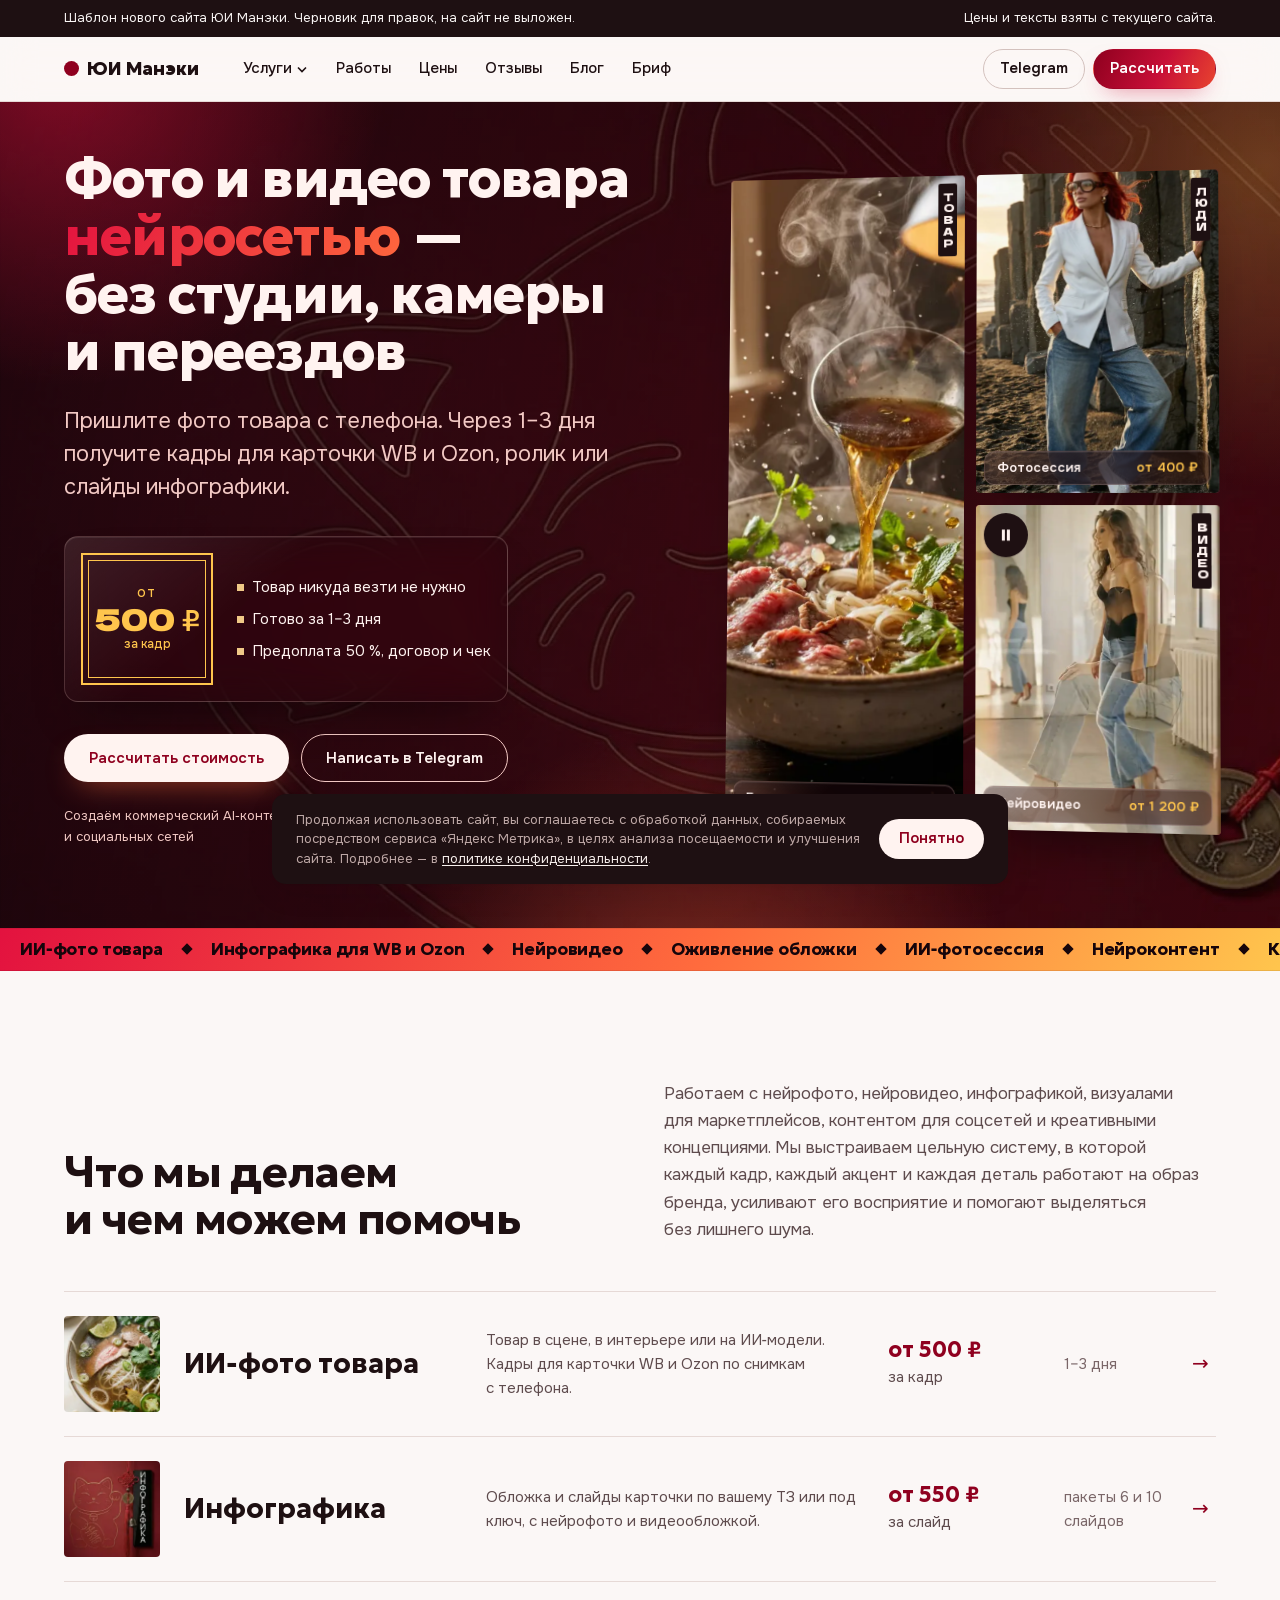
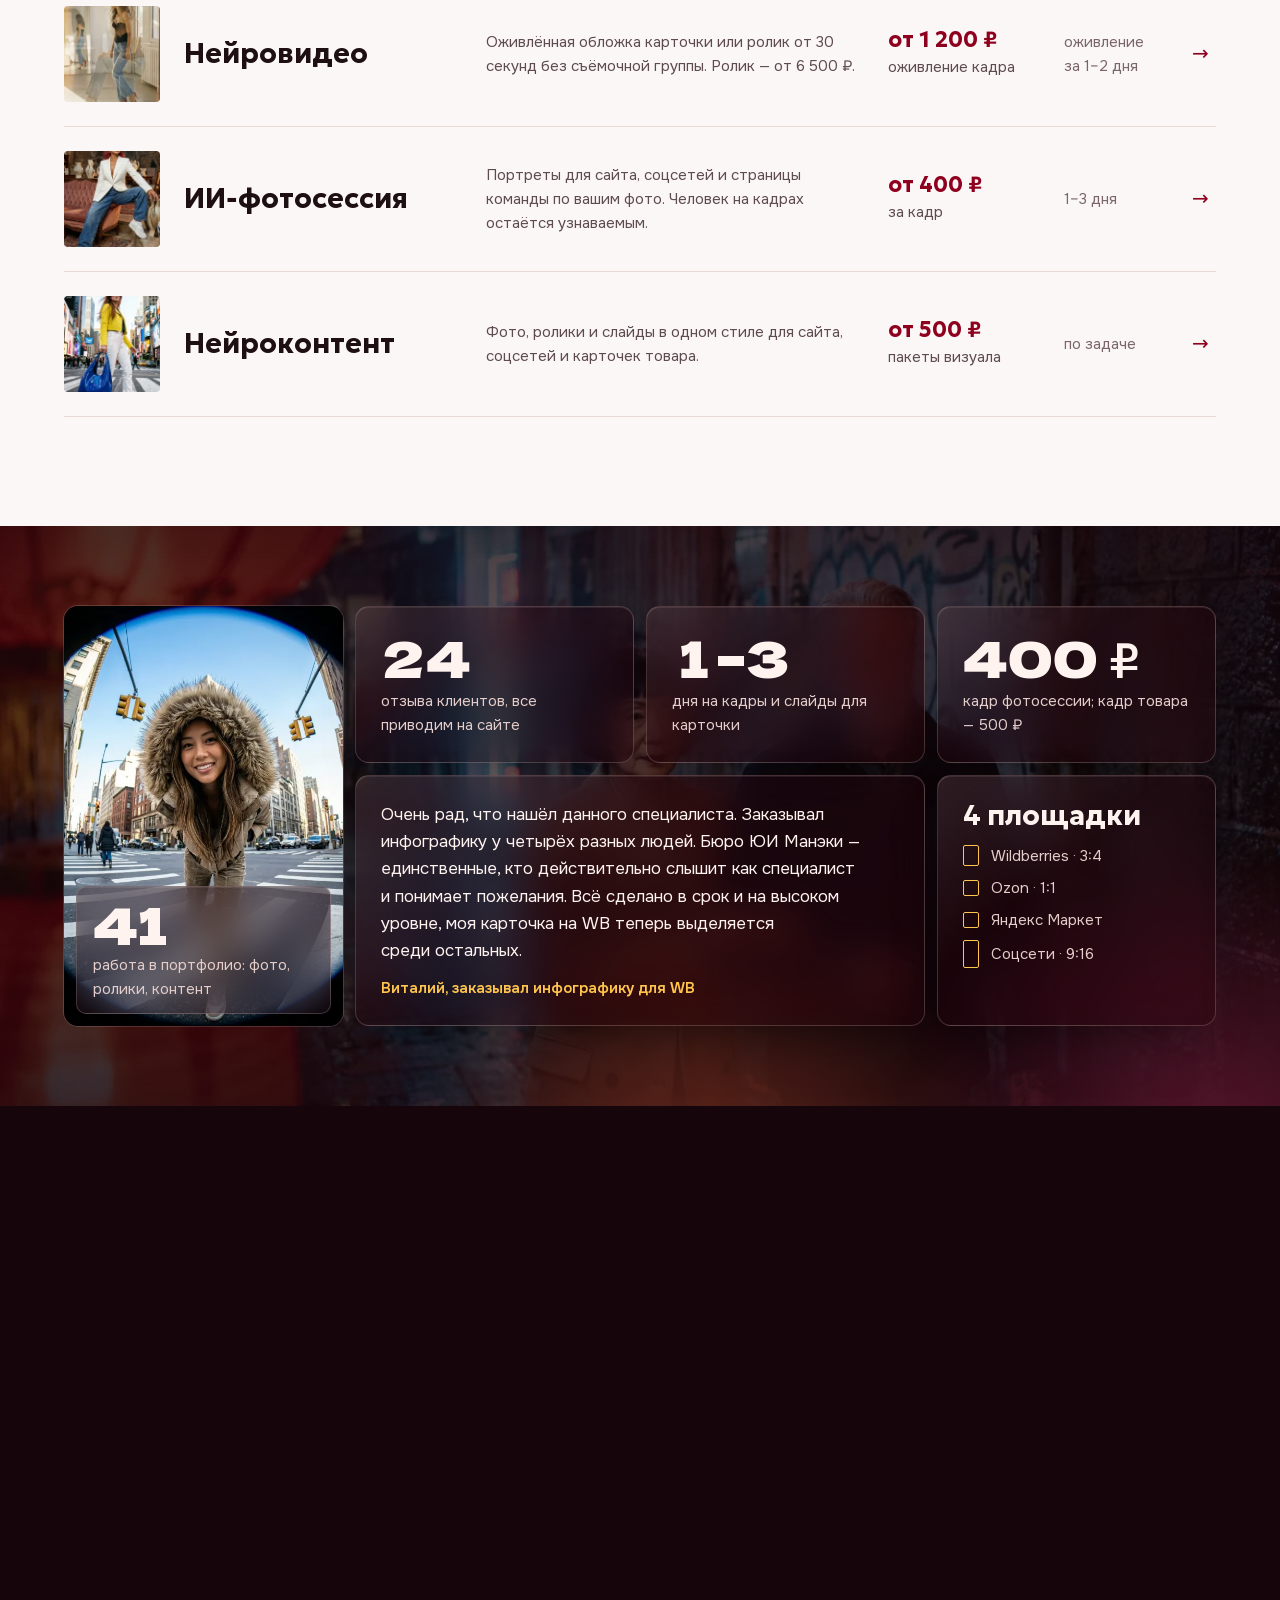
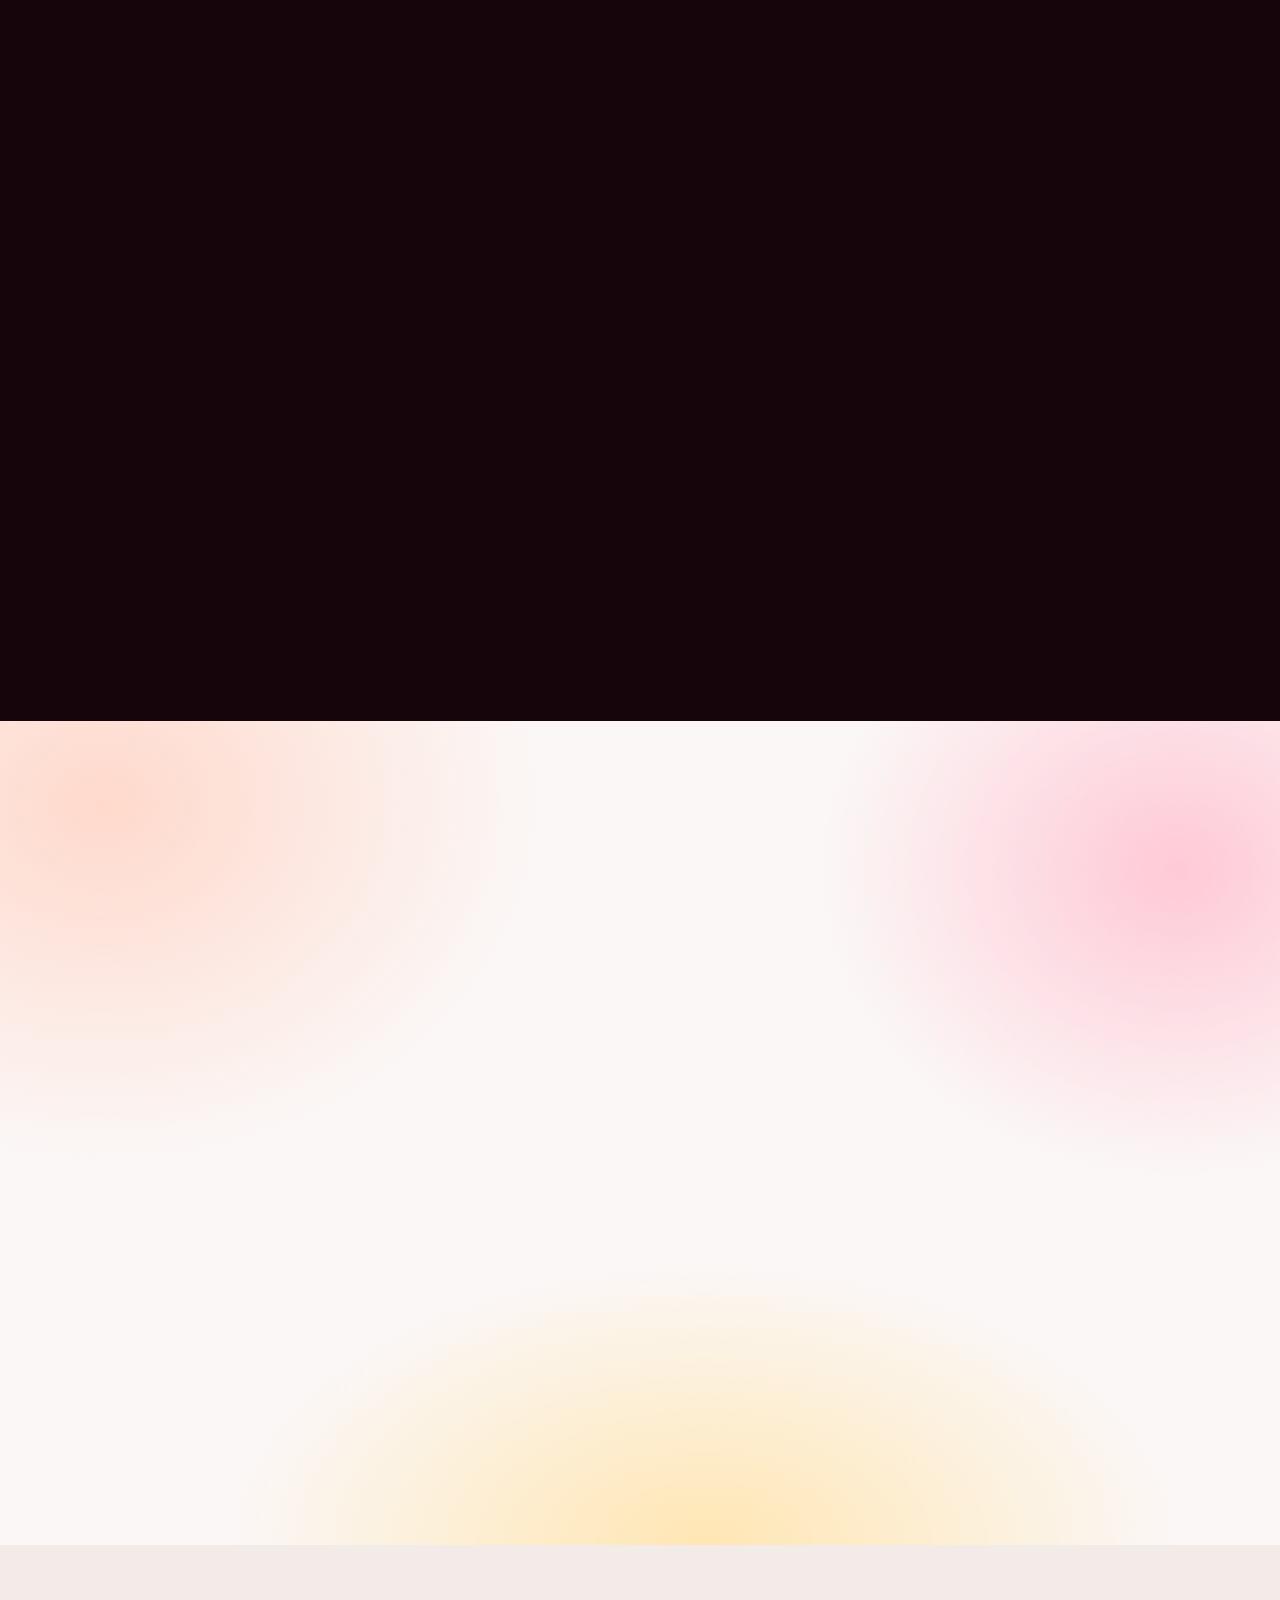
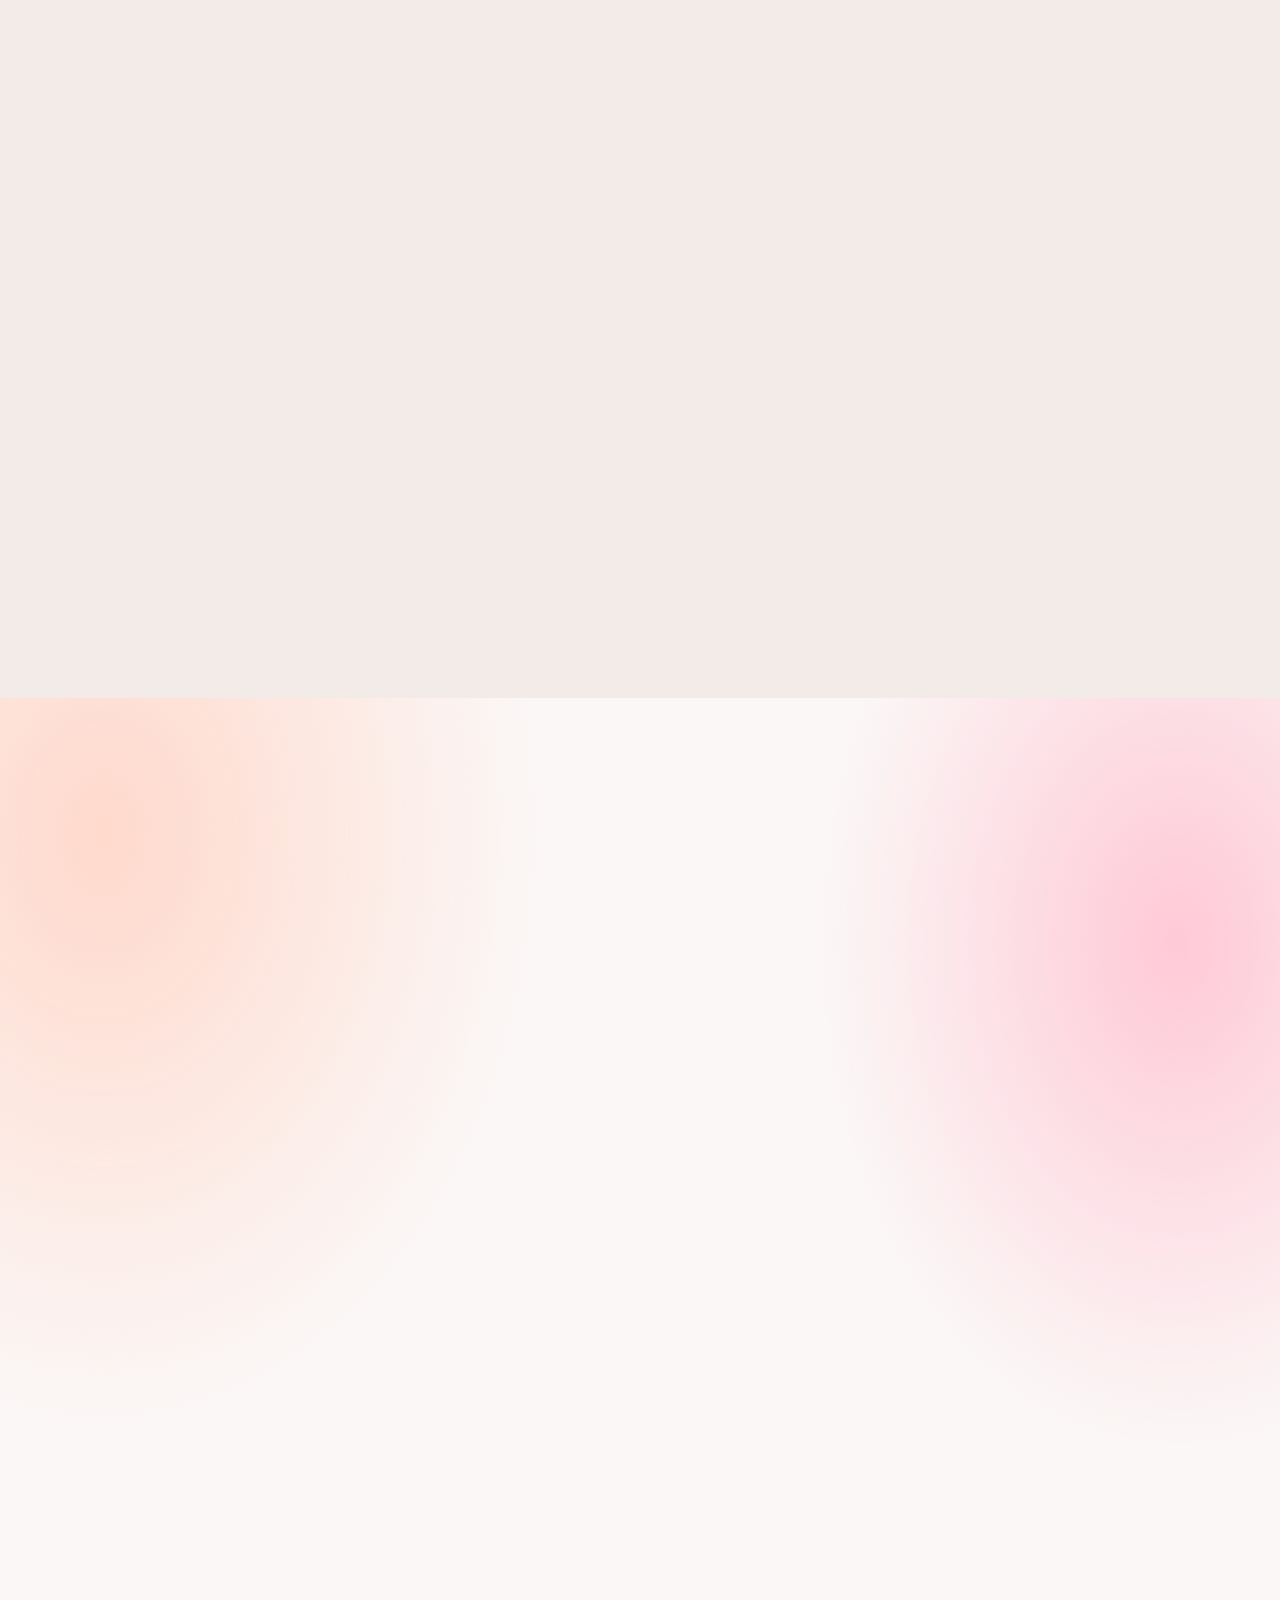
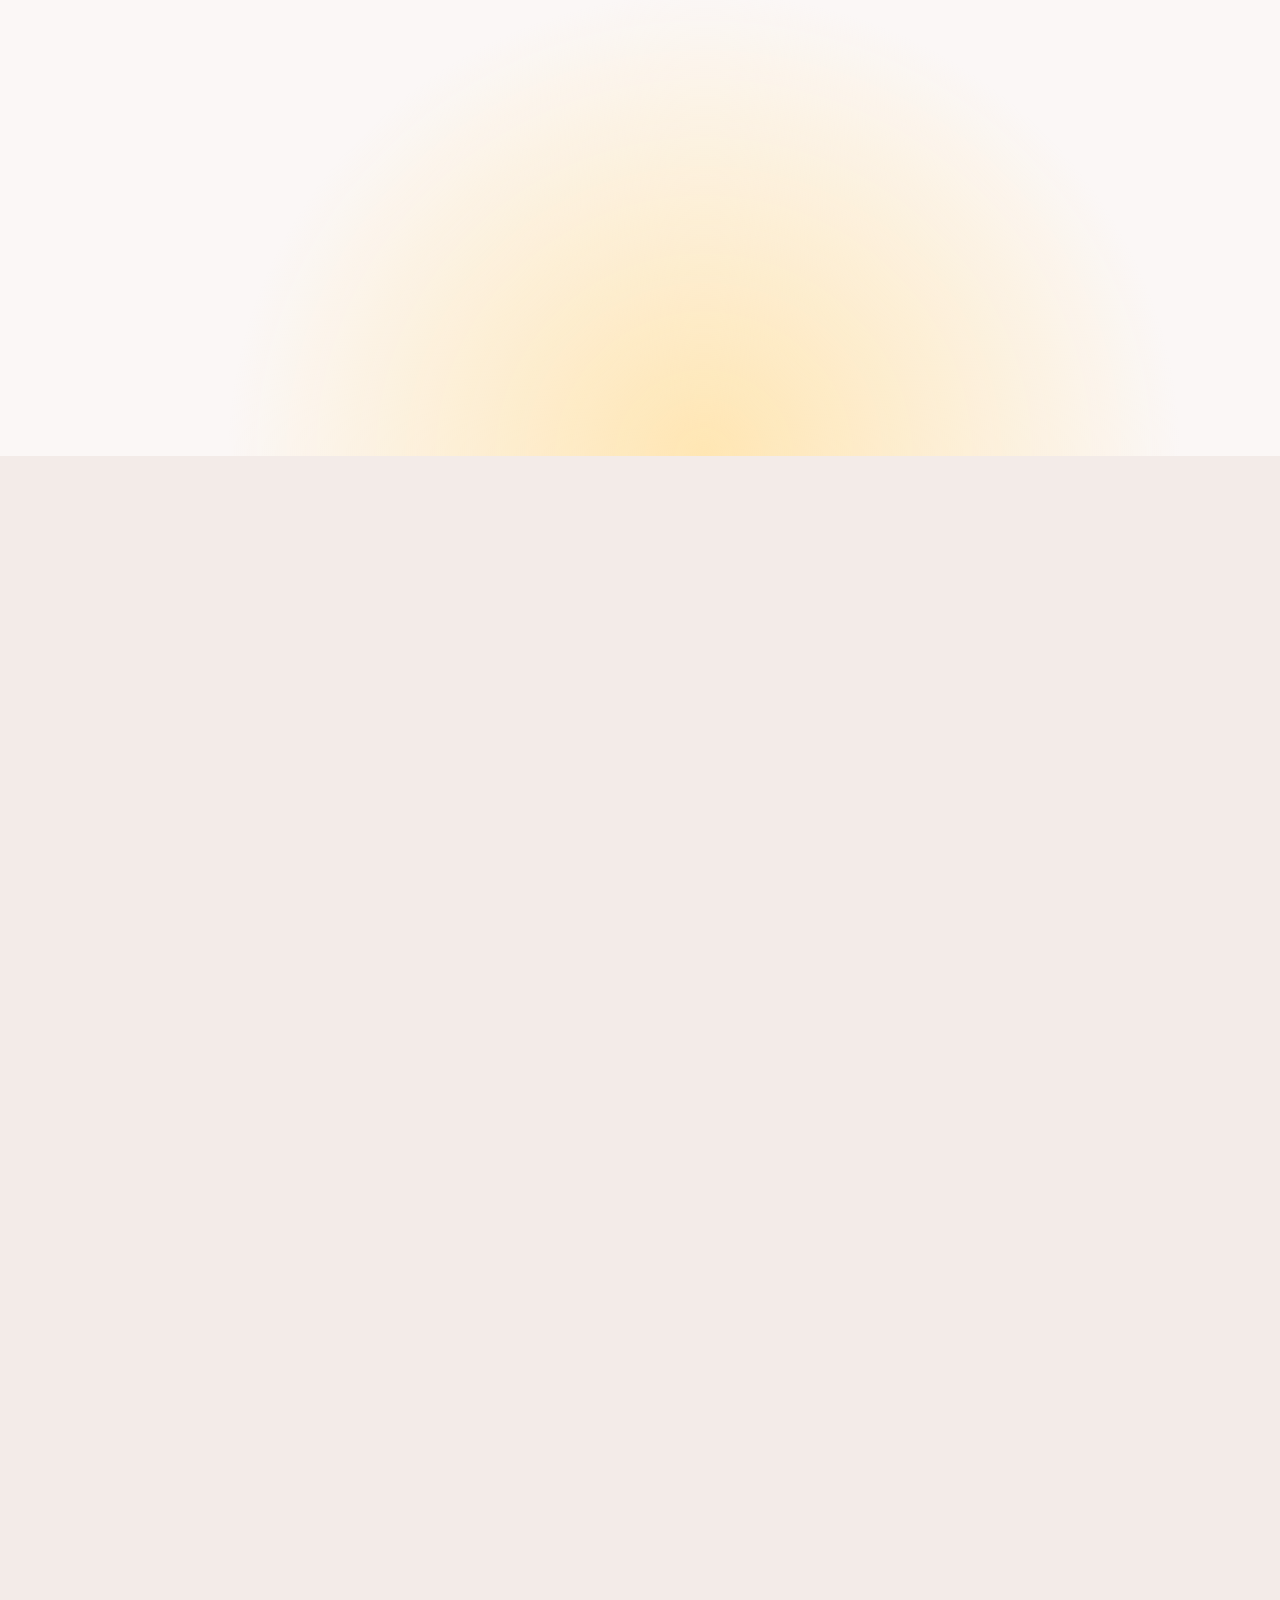
==== commit ec5dc2f4: "Калькулятор инфографики: только пакеты 6 и 10 слайдов и формат Убраны счётчик слайдов и доплаты за н" ====
--- a/index.html
+++ b/index.html
@@ -201,14 +201,8 @@
 </div>
 
 <div class="calc__group" data-group="info" hidden>
-<div><label class="lbl" for="c-i-qty">Сколько слайдов</label>
-<div class="calc__row"><div class="stepper"><button type="button" data-step="-1" aria-label="Меньше: слайдов">−</button><input id="c-i-qty" type="number" inputmode="numeric" min="1" max="20" value="6"><button type="button" data-step="1" aria-label="Больше: слайдов">+</button></div><div class="quick" data-for="c-i-qty" role="group" aria-label="Пакеты слайдов"><button type="button" data-set="6" aria-pressed="true">6 — пакет</button><button type="button" data-set="10" aria-pressed="false">10 — пакет</button></div></div></div>
+<fieldset><legend>Пакет слайдов</legend><div class="segs"><label class="seg"><input type="radio" name="i-pack" value="6" checked><span>6 слайдов — «Оптимальный»</span></label><label class="seg"><input type="radio" name="i-pack" value="10"><span>10 слайдов — «Расширенный»</span></label></div></fieldset>
 <fieldset><legend>Формат</legend><div class="segs"><label class="seg"><input type="radio" name="i-mode" value="tz" checked><span>По вашему ТЗ</span></label><label class="seg"><input type="radio" name="i-mode" value="key"><span>Под ключ</span></label></div></fieldset>
-<div class="segs" style="display:grid;gap:.75rem">
-<label class="chk"><input type="checkbox" id="c-i-photo" disabled><span>Нейрофото на каждый слайд<small>300 ₽ за слайд</small></span></label>
-<label class="chk"><input type="checkbox" id="c-i-cover" disabled><span>Видеообложка<small>1 200 ₽</small></span></label>
-<p class="calc__hint" data-info-hint>Нейрофото и оживлённая обложка уже входят в пакет на 6 и 10 слайдов.</p>
-</div>
 </div>
 
 <div class="calc__group" data-group="video" hidden>
